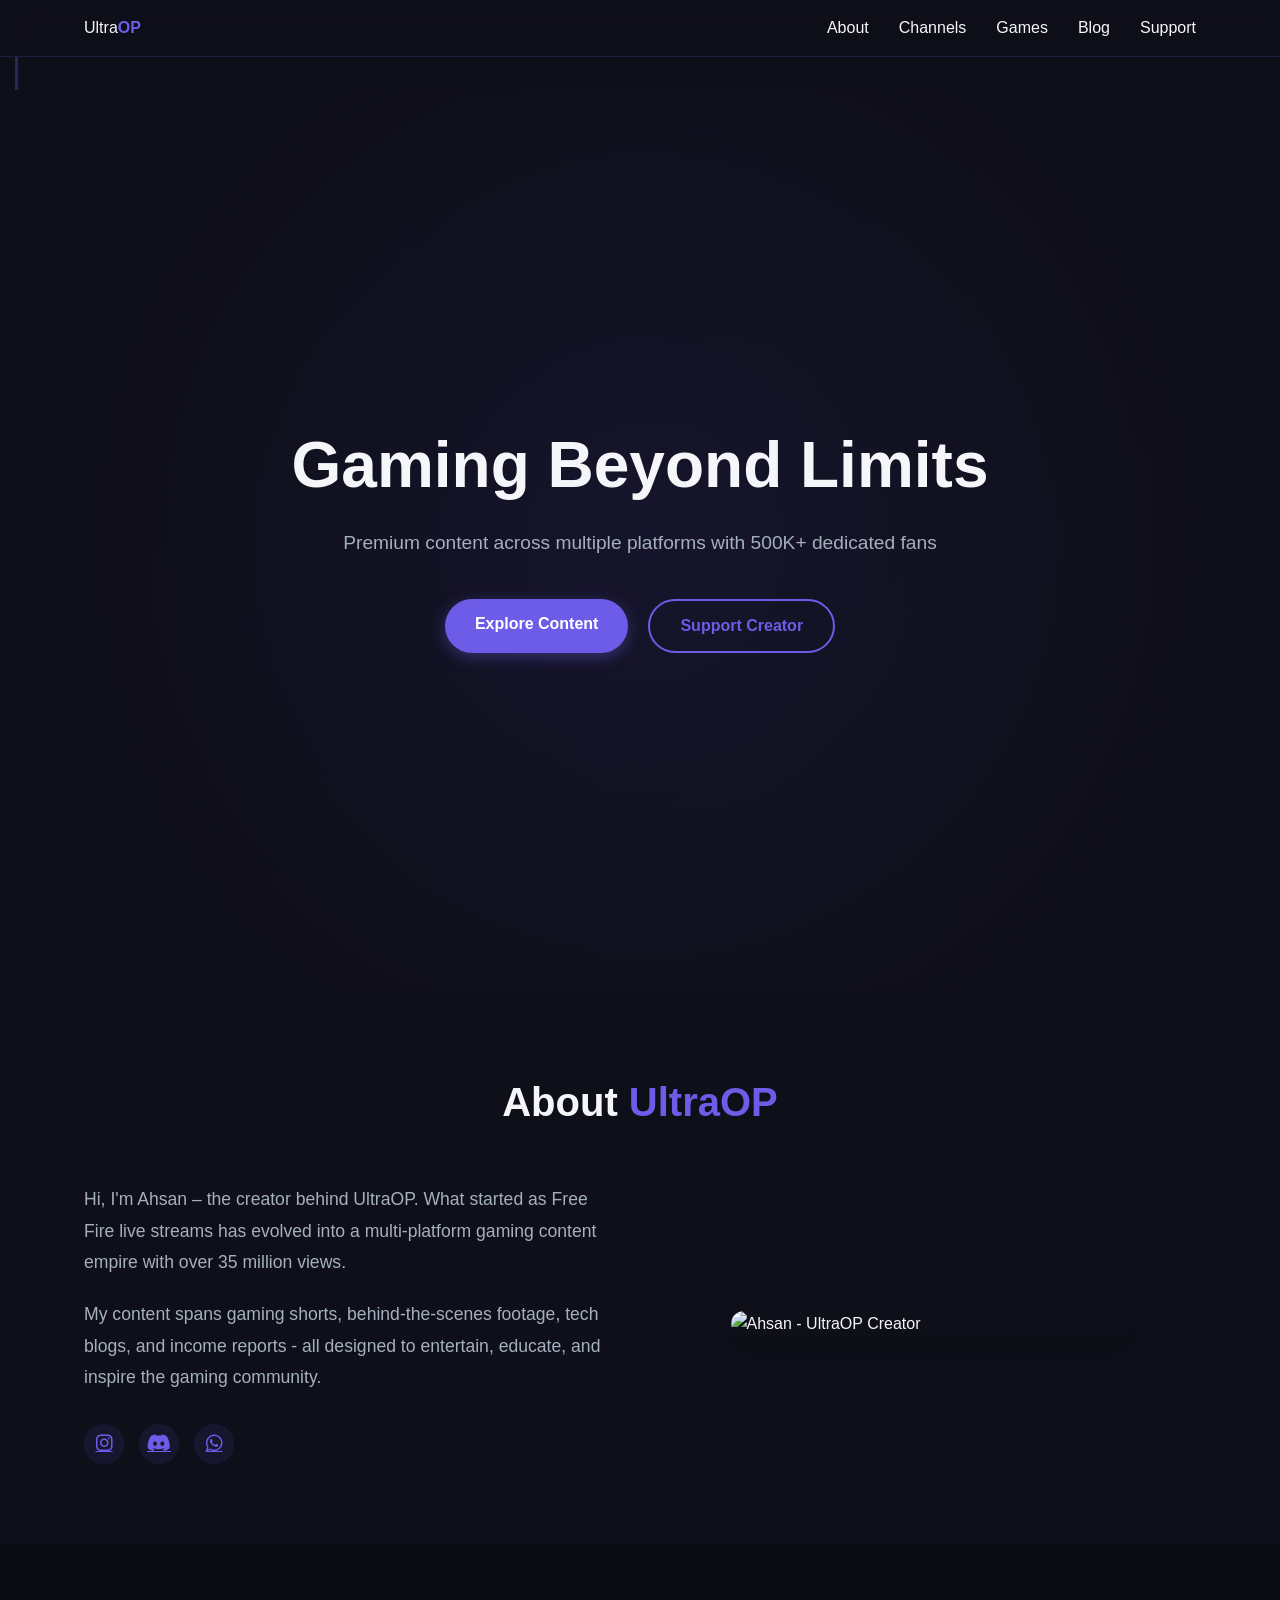
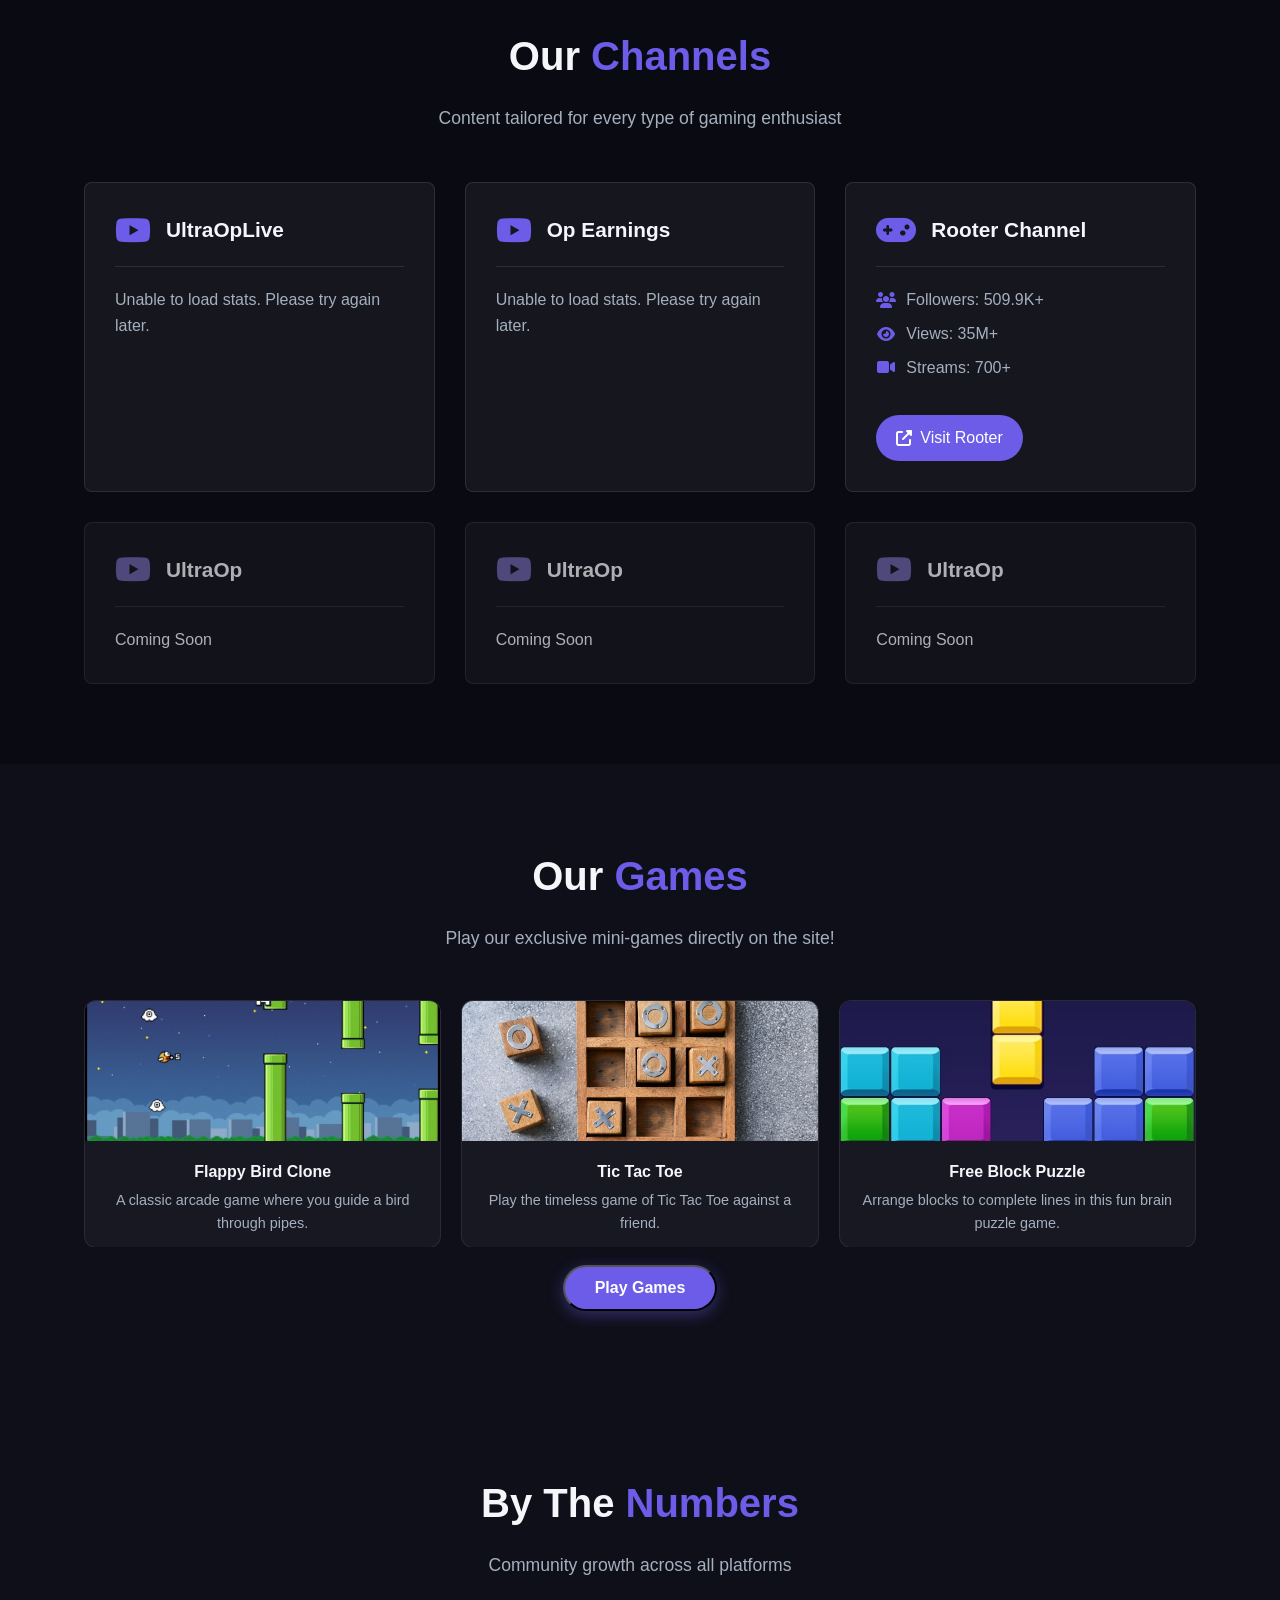
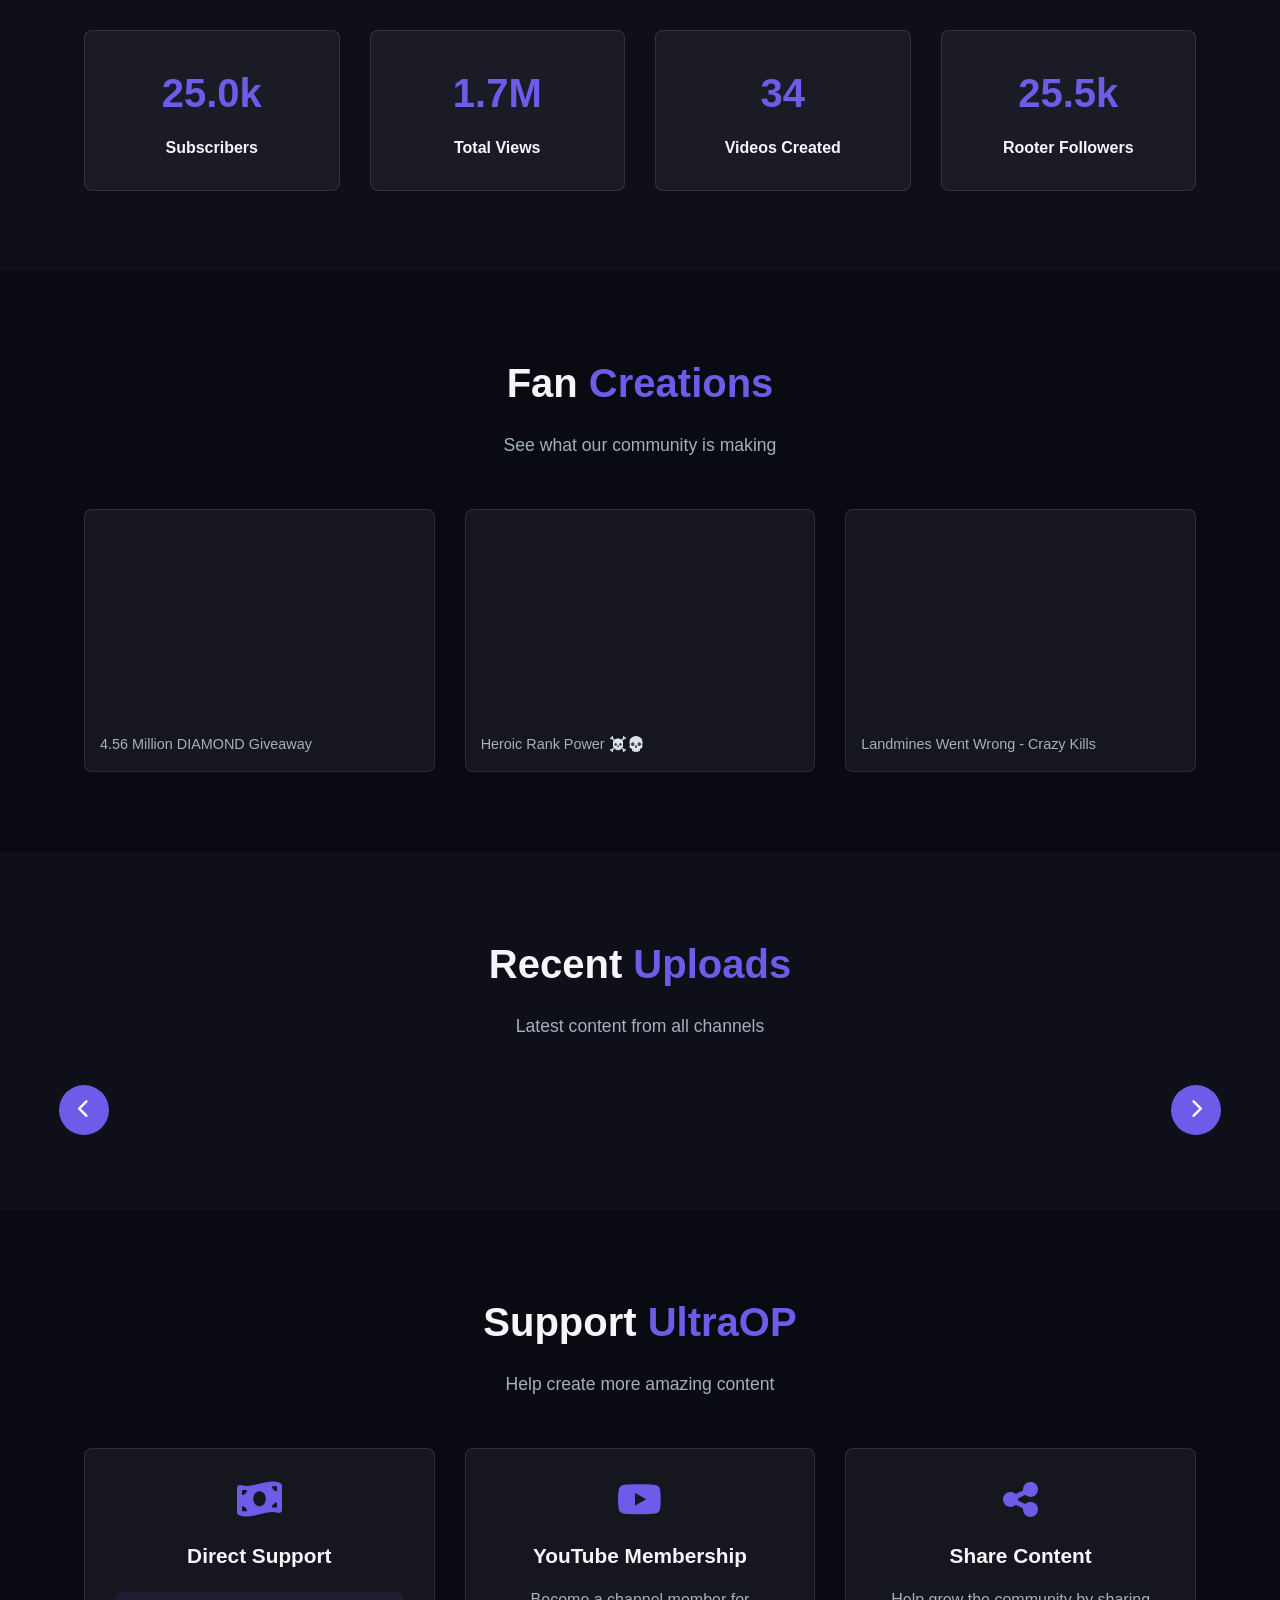
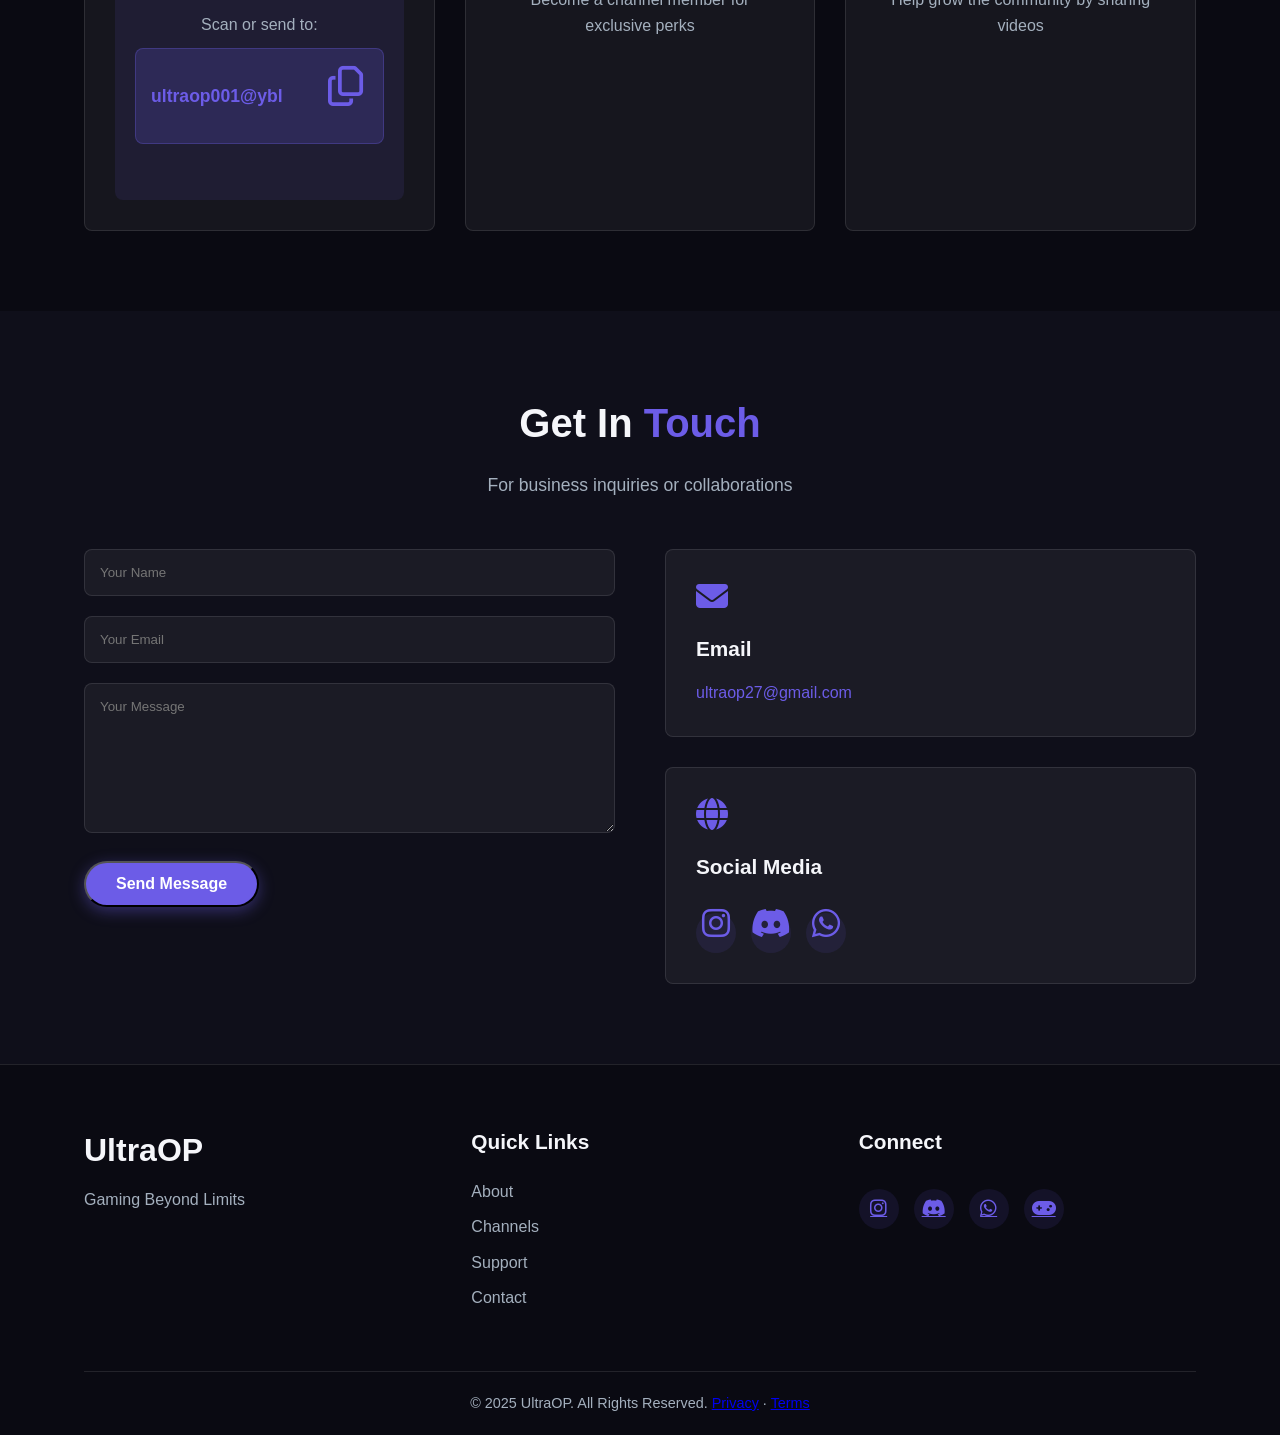
==== index.html @ d58f2b19 "Update index.html" ====
<!DOCTYPE html>
<html lang="en">
<head>
  <meta charset="UTF-8">
  <meta name="description" content="UltraOP brings you free online games, gaming blogs, YouTube content tips, and 500K+ fan community. Play games, read blogs, and explore gaming beyond limits!">
  <meta name="keywords" content="UltraOP, Free Online Games, Play Games Online, Gaming Blog, Gaming Content, YouTube Gaming, Rooter Gaming, India Gaming Community">
<meta name="author" content="UltraOP - Ahsan">
<meta property="og:title" content="UltraOP - Free Online Games, Gaming Blog & Premium Content">
<meta property="og:description" content="Join UltraOP to play free online games, explore gaming blogs, and connect with a 500K+ gaming community. Gaming beyond limits!">
<meta property="og:image" content="images/ultraop-icon/android-chrome-512x512.png">
<meta property="og:url" content="https://ultraop.in">
<meta name="twitter:card" content="summary_large_image">
  <title>UltraOP - Free Online Games, Gaming Blogs & 500K+ Gaming Community</title>
<meta name="description" content="UltraOP is India’s fastest growing gaming community with 500K+ followers. Play free online games, explore gaming blogs, and get YouTube growth tips. Gaming beyond limits!">
<link rel="canonical" href="https://ultraop.in/">

<meta name="theme-color" content="#6c5ce7">
<meta name="mobile-web-app-capable" content="yes">
<meta name="apple-mobile-web-app-capable" content="yes">
<meta name="apple-mobile-web-app-status-bar-style" content="black-translucent">

<meta property="og:type" content="website">
<meta name="twitter:image" content="https://ultraop.in/images/ultraop-icon/ultraop-512x512.png">
  <link rel="stylesheet" href="style.css">
  <link rel="stylesheet" href="https://cdnjs.cloudflare.com/ajax/libs/font-awesome/6.4.0/css/all.min.css">
  <script src="https://apis.google.com/js/platform.js"></script>

  <!-- 🔥 UltraOP Icons -->
  <link rel="icon" type="image/png" sizes="32x32" href="images/ultraop-icon/ultraop-32x32.png">
  <link rel="icon" type="image/png" sizes="16x16" href="images/ultraop-icon/ultraop-16x16.png">
  <link rel="icon" type="image/png" sizes="192x192" href="images/ultraop-icon/ultraop-192x192.png">
  <link rel="icon" type="image/png" sizes="512x512" href="images/ultraop-icon/ultraop-512x512.png">
  <link rel="apple-touch-icon" href="images/ultraop-icon/ultraop-apple-touch-icon.png">
  <link rel="manifest" href="images/ultraop-icon/ultraop.webmanifest">
  <script type="application/ld+json">
{
  "@context": "https://schema.org",
  "@type": "Organization",
  "name": "UltraOP",
  "url": "https://ultraop.in",
  "logo": "https://ultraop.in/images/ultraop-icon/ultraop-512x512.png",
  "sameAs": [
    "https://instagram.com/ultraopp",
    "https://discord.gg/ZQ2afmPvuP",
    "https://www.rooter.gg/profile/142404154",
    "https://www.youtube.com/@ultraoplive",
  ]
}
</script>
</head>
<body>
    <!-- Navigation -->
    <nav id="navbar">
    <div class="container">
        <div class="logo">
            <a href="index.html">Ultra<span class="highlight">OP</span></a>
        </div>
        <ul>
            <li><a href="#about">About</a></li>
            <li><a href="#channels">Channels</a></li>
            <li><a href="#gaming">Games</a></li>
            <li><a href="blog.html">Blog</a></li>
            <li><a href="#support">Support</a></li>
        </ul>
        <div class="mobile-menu">
            <i class="fas fa-bars"></i>
        </div>
    </div>
</nav>

    <!-- Hero Section -->
    <header id="hero">
        <div class="hero-content">
            <h1>Gaming Beyond Limits</h1>
            <p>Premium content across multiple platforms with 500K+ dedicated fans</p>
            <div class="cta-buttons">
                <a href="#channels" class="cta-button primary">Explore Content</a>
                <a href="#support" class="cta-button secondary">Support Creator</a>
            </div>
        </div>
        <div class="hero-overlay"></div>
        <div id="particles"></div>
    </header>

    <!-- About Section -->
<section id="about" class="section">
    <div class="container">
        <h2 class="section-title">About <span class="highlight">UltraOP</span></h2>
        <div class="about-content">
            <div class="about-text">
                <p>Hi, I'm Ahsan – the creator behind UltraOP. What started as Free Fire live streams has evolved into a multi-platform gaming content empire with over 35 million views.</p>
                <p>My content spans gaming shorts, behind-the-scenes footage, tech blogs, and income reports - all designed to entertain, educate, and inspire the gaming community.</p>
                <div class="social-links">
                    <a href="https://instagram.com/ultraopp" target="_blank"><i class="fab fa-instagram"></i></a>
                    <a href="https://discord.gg/ZQ2afmPvuP" target="_blank"><i class="fab fa-discord"></i></a>
                    <a href="https://www.whatsapp.com/channel/0029VaeMLDaHgZWfuPDefa0t" target="_blank"><i class="fab fa-whatsapp"></i></a>
                </div>
            </div>
            <div class="about-image">
                <img src="images/ahsan-profile.png" alt="Ahsan - UltraOP Creator" class="profile-photo">
                <div class="photo-frame"></div> <!-- Optional decorative frame -->
            </div>
        </div>
    </div>
</section>

    <!-- Channels Section -->
    <section id="channels" class="section dark-section">
        <div class="container">
            <h2 class="section-title">Our <span class="highlight">Channels</span></h2>
            <p class="section-subtitle">Content tailored for every type of gaming enthusiast</p>
            
            <div class="channel-grid">
                <div class="channel-card">
                    <div class="channel-header">
                        <i class="fab fa-youtube channel-icon"></i>
                        <h3>UltraOpLive</h3>
                    </div>
                    <div class="stats" id="stats-UltraOpLive"></div>
                    <div class="videos" id="videos-UltraOpLive"></div>
                    <div class="g-ytsubscribe" data-channelid="UCAxlmL3_721xzOjQVe5Klbg" data-layout="default" data-count="default"></div>
                </div>

                <div class="channel-card">
                    <div class="channel-header">
                        <i class="fab fa-youtube channel-icon"></i>
                        <h3>Op Earnings</h3>
                    </div>
                    <div class="stats" id="stats-OpEarnings"></div>
                    <div class="videos" id="videos-OpEarnings"></div>
                    <div class="g-ytsubscribe" data-channelid="UC-KkWDruqOobwZgylSb4kwA" data-layout="default" data-count="default"></div>
                </div>

                <div class="channel-card">
                    <div class="channel-header">
                        <i class="fas fa-gamepad channel-icon"></i>
                        <h3>Rooter Channel</h3>
                    </div>
                    <div class="stats">
                        <p><i class="fas fa-users"></i> Followers: 509.9K+</p>
                        <p><i class="fas fa-eye"></i> Views: 35M+</p>
                        <p><i class="fas fa-video"></i> Streams: 700+</p>
                    </div>
                    <a href="https://www.rooter.gg/profile/142404154" target="_blank" class="subscribe-btn">
                        <i class="fas fa-external-link-alt"></i> Visit Rooter
                    </a>
                </div>

                <div class="channel-card coming-soon">
                    <div class="channel-header">
                        <i class="fab fa-youtube channel-icon"></i>
                        <h3>UltraOp</h3>
                    </div>
                    <p>Coming Soon</p>
                </div>

                <div class="channel-card coming-soon">
                    <div class="channel-header">
                        <i class="fab fa-youtube channel-icon"></i>
                        <h3>UltraOp</h3>
                    </div>
                    <p>Coming Soon</p>
                </div>

                <div class="channel-card coming-soon">
                    <div class="channel-header">
                        <i class="fab fa-youtube channel-icon"></i>
                        <h3>UltraOp</h3>
                    </div>
                    <p>Coming Soon</p>
                </div>
            </div>
        </div>
    </section>

        <!-- Gaming Section (home) -->
<section id="gaming" class="section">
  <div class="container">
    <h2 class="section-title">Our <span class="highlight">Games</span></h2>
    <p class="section-subtitle">Play our exclusive mini-games directly on the site!</p>

    <!-- Slider (home) -->
    <div class="game-slider-wrapper">
      <div class="game-slider" id="home-game-slider"></div>
    </div>

    <div style="text-align:center; margin-top:18px;">
      <button id="play-games-btn" class="cta-button primary">Play Games</button>
    </div>
  </div>
</section>

    <!-- Achievements Section -->
<section id="achievements" class="section">
    <div class="container">
        <h2 class="section-title">By The <span class="highlight">Numbers</span></h2>
        <p class="section-subtitle">Community growth across all platforms</p>
        
        <div class="stats-grid">
            <div class="stat-card">
                <div class="counter" data-target="500000" data-suffix="">0</div>
                <h4>Subscribers</h4>
            </div>
            <div class="stat-card">
                <div class="counter" data-target="35000000" data-suffix="">0</div>
                <h4>Total Views</h4>
            </div>
            <div class="stat-card">
                <div class="counter" data-target="700" data-suffix="">0</div>
                <h4>Videos Created</h4>
            </div>
            <div class="stat-card">
                <div class="counter" data-target="509900" data-suffix="">0</div>
                <h4>Rooter Followers</h4>
            </div>
        </div>
    </div>
</section>

    <!-- Fan Showcase -->
    <section id="fan-showcase" class="section dark-section">
        <div class="container">
            <h2 class="section-title">Fan <span class="highlight">Creations</span></h2>
            <p class="section-subtitle">See what our community is making</p>
            
            <div class="fan-grid" id="fan-videos">
                <!-- Will be populated by JavaScript -->
            </div>
        </div>
    </section>

    <!-- Recent Videos -->
    <section id="recent-videos" class="section">
        <div class="container">
            <h2 class="section-title">Recent <span class="highlight">Uploads</span></h2>
            <p class="section-subtitle">Latest content from all channels</p>
            
            <div class="video-carousel">
                <button id="prev" class="carousel-button"><i class="fas fa-chevron-left"></i></button>
                <div class="video-wrapper" id="recent-videos-carousel">
                    <!-- Will be populated by JavaScript -->
                </div>
                <button id="next" class="carousel-button"><i class="fas fa-chevron-right"></i></button>
            </div>
        </div>
    </section>

    <!-- Support Section -->
<section id="support" class="section dark-section">
    <div class="container">
        <h2 class="section-title">Support <span class="highlight">UltraOP</span></h2>
        <p class="section-subtitle">Help create more amazing content</p>
        
        <div class="support-content">
            <div class="support-methods">
                <!-- Direct Support Card -->
                <div class="support-card">
                    <i class="fas fa-money-bill-wave"></i>
                    <h3>Direct Support</h3>
                    <div class="upi-code">
                        <p>Scan or send to:</p>
                        <div class="upi-id" id="upi-id" data-upi="ultraop001@ybl">
                            <span>ultraop001@ybl</span>
                            <button class="copy-btn" aria-label="Copy UPI ID">
                                <i class="far fa-copy"></i>
                            </button>
                        </div>
                        <p class="copy-message" id="copy-message"></p>
                    </div>
                </div>
                
                <!-- Other support methods remain the same -->
                <div class="support-card">
                    <i class="fab fa-youtube"></i>
                    <h3>YouTube Membership</h3>
                    <p>Become a channel member for exclusive perks</p>
                </div>
                
                <div class="support-card">
                    <i class="fas fa-share-alt"></i>
                    <h3>Share Content</h3>
                    <p>Help grow the community by sharing videos</p>
                </div>
            </div>
        </div>
    </div>
</section>

    <!-- Contact Section -->
    <section id="contact" class="section">
        <div class="container">
            <h2 class="section-title">Get In <span class="highlight">Touch</span></h2>
            <p class="section-subtitle">For business inquiries or collaborations</p>
            
            <div class="contact-content">
                <div class="contact-form">
                    <form id="comment-form">
                        <div class="form-group">
                            <input type="text" id="name" placeholder="Your Name" required>
                        </div>
                        <div class="form-group">
                            <input type="email" id="email" placeholder="Your Email" required>
                        </div>
                        <div class="form-group">
                            <textarea id="message" placeholder="Your Message" required></textarea>
                        </div>
                        <button type="submit" class="cta-button primary">Send Message</button>
                    </form>
                </div>
                <div class="contact-info">
                    <div class="info-card">
                        <i class="fas fa-envelope"></i>
                        <h3>Email</h3>
                        <a href="mailto:ultraop27@gmail.com">ultraop27@gmail.com</a>
                    </div>
                    <div class="info-card">
                        <i class="fas fa-globe"></i>
                        <h3>Social Media</h3>
                        <div class="social-links">
                            <a href="https://instagram.com/ultraopp" target="_blank"><i class="fab fa-instagram"></i></a>
                            <a href="https://discord.gg/ZQ2afmPvuP" target="_blank"><i class="fab fa-discord"></i></a>
                            <a href="https://www.whatsapp.com/channel/0029VaeMLDaHgZWfuPDefa0t" target="_blank"><i class="fab fa-whatsapp"></i></a>
                        </div>
                    </div>
                </div>
            </div>
        </div>
    </section>

    <!-- Footer -->
    <footer>
        <div class="container">
            <div class="footer-content">
                <div class="footer-logo">
                    <span>Ultra<span class="highlight">OP</span></span>
                    <p>Gaming Beyond Limits</p>
                </div>
                <div class="footer-links">
                    <h3>Quick Links</h3>
                    <ul>
                        <li><a href="#about">About</a></li>
                        <li><a href="#channels">Channels</a></li>
                        <li><a href="#support">Support</a></li>
                        <li><a href="#contact">Contact</a></li>
                    </ul>
                </div>
                <div class="footer-social">
                    <h3>Connect</h3>
                    <div class="social-links">
                        <a href="https://instagram.com/ultraopp" target="_blank"><i class="fab fa-instagram"></i></a>
                        <a href="https://discord.gg/ZQ2afmPvuP" target="_blank"><i class="fab fa-discord"></i></a>
                        <a href="https://www.whatsapp.com/channel/0029VaeMLDaHgZWfuPDefa0t" target="_blank"><i class="fab fa-whatsapp"></i></a>
                        <a href="https://www.rooter.gg/profile/142404154" target="_blank"><i class="fas fa-gamepad"></i></a>
                    </div>
                </div>
            </div>
            <div class="footer-bottom">
                <p>&copy; 2025 UltraOP. All Rights Reserved.
                 <a href="/privacy.html">Privacy</a> · 
                 <a href="/terms.html">Terms</a>
                </p>
            </div>
        </div>
    </footer>

    <script src="script.js"></script>
</body>
</html>
---- style.css ----
/* ===== Base Styles ===== */
:root {
    --primary-color: #6c5ce7;
    --primary-dark: #5649c0;
    --secondary-color: #00cec9;
    --dark-color: #0f0f1a;
    --darker-color: #0a0a12;
    --light-color: #f5f6fa;
    --gray-color: #a4b0be;
    --success-color: #00b894;
    --warning-color: #fdcb6e;
    --danger-color: #d63031;
    --font-main: 'Poppins', sans-serif;
    --font-secondary: 'Montserrat', sans-serif;
    --transition: all 0.3s ease;
    --shadow: 0 5px 15px rgba(0, 0, 0, 0.1);
    --shadow-hover: 0 8px 25px rgba(0, 0, 0, 0.2);
    --border-radius: 8px;
}

* {
    margin: 0;
    padding: 0;
    box-sizing: border-box;
}

html {
    scroll-behavior: smooth;
    font-size: 16px;
}

body {
    font-family: var(--font-main);
    background-color: var(--dark-color);
    color: var(--light-color);
    line-height: 1.6;
    overflow-x: hidden;
}

.container {
    width: 90%;
    max-width: 1200px;
    margin: 0 auto;
    padding: 0 20px;
}

.section {
    padding: 80px 0;
}

.dark-section {
    background-color: var(--darker-color);
}

.section-title {
    font-size: 2.5rem;
    text-align: center;
    margin-bottom: 1rem;
    font-weight: 700;
    color: var(--light-color);
}

.section-title .highlight {
    color: var(--primary-color);
}

.section-subtitle {
    text-align: center;
    color: var(--gray-color);
    margin-bottom: 3rem;
    font-size: 1.1rem;
}

.highlight {
    color: var(--primary-color);
    font-weight: 700;
}

/* ===== Navigation ===== */
#navbar {
    position: fixed;
    top: 0;
    left: 0;
    width: 100%;
    background-color: rgba(15, 15, 26, 0.95);
    backdrop-filter: blur(10px);
    z-index: 1100;
    padding: 15px 0;
    transition: var(--transition);
    border-bottom: 1px solid rgba(108, 92, 231, 0.2);
}

#navbar.scrolled {
    padding: 10px 0;
    box-shadow: var(--shadow);
}

#navbar .container {
    display: flex;
    justify-content: space-between;
    align-items: center;
}

/* make sure page content not hidden under fixed navbar */
body {
  padding-top: 75px; /* আপনার navbar এর height অনুযায়ী adjust করুন */
}

/* ensure page content not hidden under fixed navbar */
body {
  padding-top: 75px; /* navbar height অনুযায়ী মান adjust করতে পারেন */
}

/* make sure navbar always on top */
#navbar {
  position: fixed;
  top: 0;
  left: 0;
  right: 0;
  z-index: 1100;
}

/* Add this AFTER your existing .logo styles */
.logo a {
    color: inherit; /* Inherits color from .logo */
    text-decoration: none; /* Removes underline */
    display: inline-block; /* Better spacing */
    transition: var(--transition); /* Smooth color change */
}

.logo a:hover {
    color: var(--primary-color); /* Your highlight color */
}

/* This likely exists already - just verify it's there */
.logo .highlight {
    color: var(--primary-color);
}

.logo .highlight {
    color: var(--primary-color);
}

#navbar ul {
    display: flex;
    list-style: none;
}

#navbar ul li {
    margin-left: 30px;
}

#navbar ul li a {
    color: var(--light-color);
    text-decoration: none;
    font-weight: 500;
    font-size: 1rem;
    transition: var(--transition);
    position: relative;
}

#navbar ul li a:hover {
    color: var(--primary-color);
}

#navbar ul li a::after {
    content: '';
    position: absolute;
    width: 0;
    height: 2px;
    background: var(--primary-color);
    bottom: -5px;
    left: 0;
    transition: var(--transition);
}

#navbar ul li a:hover::after {
    width: 100%;
}

.mobile-menu {
    display: none;
    font-size: 1.5rem;
    cursor: pointer;
}

/* ===== Hero Section ===== */
#hero {
    height: 100vh;
    display: flex;
    align-items: center;
    position: relative;
    overflow: hidden;
    background: linear-gradient(135deg, var(--darker-color) 0%, var(--dark-color) 100%);
}

.hero-content {
    position: relative;
    z-index: 2;
    text-align: center;
    width: 100%;
    padding: 0 20px;
}

.hero-content h1 {
    font-size: 4rem;
    font-weight: 800;
    margin-bottom: 1.5rem;
    color: var(--light-color);
    line-height: 1.2;
}

.hero-content p {
    font-size: 1.2rem;
    color: var(--gray-color);
    margin-bottom: 2.5rem;
    max-width: 700px;
    margin-left: auto;
    margin-right: auto;
}

.cta-buttons {
    display: flex;
    justify-content: center;
    gap: 20px;
    margin-top: 30px;
}

.cta-button {
    padding: 12px 30px;
    border-radius: 50px;
    font-weight: 600;
    text-decoration: none;
    transition: var(--transition);
    display: inline-block;
    font-size: 1rem;
}

.cta-button.primary {
    background-color: var(--primary-color);
    color: white;
    box-shadow: 0 4px 15px rgba(108, 92, 231, 0.4);
}

.cta-button.primary:hover {
    background-color: var(--primary-dark);
    transform: translateY(-3px);
    box-shadow: 0 8px 25px rgba(108, 92, 231, 0.6);
}

.cta-button.secondary {
    border: 2px solid var(--primary-color);
    color: var(--primary-color);
}

.cta-button.secondary:hover {
    background-color: var(--primary-color);
    color: white;
    transform: translateY(-3px);
}

.hero-overlay {
    position: absolute;
    top: 0;
    left: 0;
    width: 100%;
    height: 100%;
    background: radial-gradient(circle at center, rgba(108, 92, 231, 0.1) 0%, rgba(15, 15, 26, 0.9) 70%);
    z-index: 1;
}

/* ===== About Section ===== */
.about-content {
    display: flex;
    align-items: center;
    gap: 50px;
    margin-top: 50px;
}

.about-text {
    flex: 1;
}

.about-text p {
    margin-bottom: 20px;
    font-size: 1.1rem;
    line-height: 1.8;
    color: var(--gray-color);
}

.about-image {
    flex: 1;
    display: flex;
    justify-content: center;
}

.profile-photo {
    width: 100%;
    max-width: 400px;
    border-radius: 20px;
    box-shadow: 0 10px 30px rgba(0, 0, 0, 0.3);
    transition: transform 0.3s ease;
}

.profile-photo:hover {
    transform: translateY(-5px);
}

/* Optional frame effect (add if you want the decorative frame) */
.photo-frame {
    position: absolute;
    width: 100%;
    height: 100%;
    border: 3px solid var(--primary-color);
    border-radius: 25px;
    top: 15px;
    left: 15px;
    z-index: -1;
    opacity: 0.3;
    transition: all 0.3s ease;
}

.social-links {
    display: flex;
    gap: 15px;
    margin-top: 30px;
}

.social-links a {
    display: flex;
    align-items: center;
    justify-content: center;
    width: 40px;
    height: 40px;
    border-radius: 50%;
    background-color: rgba(108, 92, 231, 0.1);
    color: var(--primary-color);
    font-size: 1.2rem;
    transition: var(--transition);
}

.social-links a:hover {
    background-color: var(--primary-color);
    color: white;
    transform: translateY(-3px);
}

/* Add these new styles right after the About section */
.about-image:hover .photo-frame {
    opacity: 0.7;
    top: 10px;
    left: 10px;
}

/* Responsive adjustments */
@media (max-width: 768px) {
    .profile-photo {
        max-width: 300px;
    }
}

/* ===== Channels Section ===== */
.channel-grid {
    display: grid;
    grid-template-columns: repeat(auto-fill, minmax(300px, 1fr));
    gap: 30px;
    margin-top: 50px;
}

.channel-card {
    background-color: rgba(255, 255, 255, 0.05);
    border-radius: var(--border-radius);
    padding: 30px;
    transition: var(--transition);
    border: 1px solid rgba(255, 255, 255, 0.1);
}

.channel-card:hover {
    transform: translateY(-10px);
    box-shadow: 0 10px 30px rgba(108, 92, 231, 0.2);
    border-color: var(--primary-color);
}

.channel-card.coming-soon {
    opacity: 0.7;
    filter: grayscale(50%);
}

.channel-header {
    display: flex;
    align-items: center;
    margin-bottom: 20px;
    padding-bottom: 20px;
    border-bottom: 1px solid rgba(255, 255, 255, 0.1);
}

.channel-icon {
    font-size: 2rem;
    color: var(--primary-color);
    margin-right: 15px;
}

.channel-card h3 {
    font-size: 1.3rem;
    color: var(--light-color);
}

.channel-card .stats {
    margin-bottom: 20px;
}

.channel-card .stats p {
    margin-bottom: 8px;
    display: flex;
    align-items: center;
    color: var(--gray-color);
}

.channel-card .stats i {
    margin-right: 10px;
    color: var(--primary-color);
    width: 20px;
    text-align: center;
}

.subscribe-btn {
    display: inline-flex;
    align-items: center;
    justify-content: center;
    padding: 10px 20px;
    background-color: var(--primary-color);
    color: white;
    border-radius: 50px;
    text-decoration: none;
    font-weight: 500;
    transition: var(--transition);
    margin-top: 15px;
}

.subscribe-btn i {
    margin-right: 8px;
}

.subscribe-btn:hover {
    background-color: var(--primary-dark);
    transform: translateY(-3px);
    box-shadow: 0 5px 15px rgba(108, 92, 231, 0.4);
}

    /* ===== Gaming Section ===== */
    .game-grid {
        display: grid;
        grid-template-columns: repeat(auto-fill, minmax(280px, 1fr));
        gap: 30px;
        margin-top: 50px;
    }

/* Home game slider */
.game-slider-wrapper {
  overflow: hidden;
  width: 100%;
  margin-top: 30px;
}
.game-slider {
  display: flex;
  gap: 20px;
  transition: transform 0.6s ease;
  will-change: transform;
  align-items: stretch;
}
.game-slide {
  min-width: calc((100% - 40px) / 3);
  background-color: rgba(255,255,255,0.04);
  border-radius: 12px;
  overflow: hidden;
  border: 1px solid rgba(255,255,255,0.08);
  cursor: pointer;
  text-decoration: none;
  color: inherit;
}
.game-slide img {
  width: 100%;
  height: 140px;
  object-fit: cover;
  display:block;
}
.game-slide .game-card-content {
  padding: 12px;
  text-align:center;
}
@media (max-width: 900px) {
  .game-slide { min-width: calc((100% - 20px) / 2); }
}
@media (max-width: 520px) {
  .game-slide { min-width: 100%; }
}


    .game-card {
        background-color: rgba(255, 255, 255, 0.05);
        border-radius: var(--border-radius);
        overflow: hidden;
        transition: var(--transition);
        border: 1px solid rgba(255, 255, 255, 0.1);
        cursor: pointer;
        text-decoration: none; /* Ensure links don't have underlines */
        color: inherit; /* Inherit text color */
    }

    .game-card:hover {
        transform: translateY(-5px);
        box-shadow: 0 5px 20px rgba(108, 92, 231, 0.2);
        border-color: var(--primary-color);
    }

    .game-card img {
        width: 100%;
        height: 180px;
        object-fit: cover;
        display: block; /* Remove extra space below image */
    }

    .game-card-content {
        padding: 20px;
        text-align: center;
    }

    .game-card h3 {
        font-size: 1.2rem;
        margin-bottom: 10px;
        color: var(--light-color);
    }

    .game-card p {
        font-size: 0.9rem;
        color: var(--gray-color);
    }

    /* Responsive adjustments for Gaming Section */
    @media (max-width: 768px) {
        .game-grid {
            grid-template-columns: 1fr;
        }
    }

/* ===== Achievements Section ===== */
.stats-grid {
    display: grid;
    grid-template-columns: repeat(auto-fit, minmax(200px, 1fr));
    gap: 30px;
    margin-top: 50px;
}

.stat-card {
    background-color: rgba(255, 255, 255, 0.05);
    border-radius: var(--border-radius);
    padding: 30px;
    text-align: center;
    transition: var(--transition);
    border: 1px solid rgba(255, 255, 255, 0.1);
}

.stat-card:hover {
    transform: translateY(-5px);
    box-shadow: 0 5px 20px rgba(108, 92, 231, 0.2);
    border-color: var(--primary-color);
}

.stat-card .counter {
    font-size: 2.5rem; /* Slightly smaller than before */
    font-weight: 700;
    color: var(--primary-color);
    margin-bottom: 10px;
    font-family: var(--font-secondary); /* Consider a more readable font */
    transition: all 0.3s ease;
}

/* Responsive adjustments */
@media (max-width: 768px) {
    .stat-card .counter {
        font-size: 2rem;
    }
}
/* ===== Fan Showcase Section ===== */
.fan-grid {
    display: grid;
    grid-template-columns: repeat(auto-fill, minmax(300px, 1fr));
    gap: 30px;
    margin-top: 50px;
}

.fan-card {
    background-color: rgba(255, 255, 255, 0.05);
    border-radius: var(--border-radius);
    overflow: hidden;
    transition: var(--transition);
    border: 1px solid rgba(255, 255, 255, 0.1);
}

.fan-card:hover {
    transform: translateY(-5px);
    box-shadow: 0 5px 20px rgba(108, 92, 231, 0.2);
    border-color: var(--primary-color);
}

.fan-card iframe {
    width: 100%;
    height: 200px;
    border: none;
}

.fan-card p {
    padding: 15px;
    color: var(--gray-color);
    font-size: 0.9rem;
}

/* ===== Recent Videos Section ===== */
.video-carousel {
    position: relative;
    margin-top: 50px;
}

.video-wrapper {
    display: flex;
    overflow-x: auto;
    scroll-behavior: smooth;
    scrollbar-width: none; /* Firefox */
    -ms-overflow-style: none; /* IE and Edge */
    gap: 20px;
    padding: 20px 0;
}

.video-wrapper::-webkit-scrollbar {
    display: none; /* Chrome, Safari, Opera */
}

.video-wrapper iframe {
    min-width: 300px;
    height: 200px;
    border-radius: var(--border-radius);
    border: none;
}

.carousel-button {
    position: absolute;
    top: 50%;
    transform: translateY(-50%);
    width: 50px;
    height: 50px;
    border-radius: 50%;
    background-color: var(--primary-color);
    color: white;
    border: none;
    font-size: 1.2rem;
    cursor: pointer;
    display: flex;
    align-items: center;
    justify-content: center;
    transition: var(--transition);
    z-index: 10;
}

.carousel-button:hover {
    background-color: var(--primary-dark);
    transform: translateY(-50%) scale(1.1);
}

#prev {
    left: -25px;
}

#next {
    right: -25px;
}

/* ===== Support Section ===== */
.support-methods {
    display: grid;
    grid-template-columns: repeat(auto-fit, minmax(300px, 1fr));
    gap: 30px;
    margin-top: 50px;
}

.support-card {
    background-color: rgba(255, 255, 255, 0.05);
    border-radius: var(--border-radius);
    padding: 30px;
    text-align: center;
    transition: var(--transition);
    border: 1px solid rgba(255, 255, 255, 0.1);
}

.support-card:hover {
    transform: translateY(-5px);
    box-shadow: 0 5px 20px rgba(108, 92, 231, 0.2);
    border-color: var(--primary-color);
}

.support-card i {
    font-size: 2.5rem;
    color: var(--primary-color);
    margin-bottom: 20px;
}

.support-card h3 {
    font-size: 1.3rem;
    margin-bottom: 15px;
    color: var(--light-color);
}

.support-card p {
    color: var(--gray-color);
    margin-bottom: 20px;
}

.upi-code {
    background-color: rgba(108, 92, 231, 0.1);
    padding: 20px;
    border-radius: var(--border-radius);
    margin-top: 20px;
}

.upi-code p {
    margin-bottom: 10px;
    color: var(--gray-color);
}

/* UPI ID Styles */
.upi-id {
    display: flex;
    align-items: center;
    justify-content: space-between;
    background-color: rgba(108, 92, 231, 0.2);
    padding: 12px 15px;
    border-radius: var(--border-radius);
    margin: 10px 0;
    cursor: pointer;
    transition: var(--transition);
    border: 1px solid rgba(108, 92, 231, 0.3);
}

.upi-id:hover {
    background-color: rgba(108, 92, 231, 0.3);
    border-color: var(--primary-color);
}

.upi-id span {
    font-size: 1.1rem;
    font-weight: 600;
    color: var(--primary-color);
    word-break: break-all;
}

.copy-btn {
    background: none;
    border: none;
    color: var(--primary-color);
    font-size: 1.1rem;
    cursor: pointer;
    padding: 5px;
    margin-left: 10px;
    transition: var(--transition);
}

.copy-btn:hover {
    transform: scale(1.1);
    color: white;
}

.copy-message {
    color: var(--success-color);
    font-size: 0.9rem;
    height: 1rem;
    text-align: center;
    margin-top: 5px;
    transition: var(--transition);
    opacity: 0;
}

.copy-message.show {
    opacity: 1;
}

/* ===== Contact Section ===== */
.contact-content {
    display: flex;
    gap: 50px;
    margin-top: 50px;
}

.contact-form {
    flex: 1;
}

.contact-info {
    flex: 1;
    display: flex;
    flex-direction: column;
    gap: 30px;
}

.form-group {
    margin-bottom: 20px;
}

.form-group input,
.form-group textarea {
    width: 100%;
    padding: 15px;
    border-radius: var(--border-radius);
    border: 1px solid rgba(255, 255, 255, 0.1);
    background-color: rgba(255, 255, 255, 0.05);
    color: var(--light-color);
    font-family: var(--font-main);
    transition: var(--transition);
}

.form-group input:focus,
.form-group textarea:focus {
    outline: none;
    border-color: var(--primary-color);
    box-shadow: 0 0 0 2px rgba(108, 92, 231, 0.2);
}

.form-group textarea {
    min-height: 150px;
    resize: vertical;
}

.info-card {
    background-color: rgba(255, 255, 255, 0.05);
    border-radius: var(--border-radius);
    padding: 30px;
    transition: var(--transition);
    border: 1px solid rgba(255, 255, 255, 0.1);
}

.info-card:hover {
    transform: translateY(-5px);
    box-shadow: 0 5px 20px rgba(108, 92, 231, 0.2);
    border-color: var(--primary-color);
}

.info-card i {
    font-size: 2rem;
    color: var(--primary-color);
    margin-bottom: 20px;
}

.info-card h3 {
    font-size: 1.3rem;
    margin-bottom: 15px;
    color: var(--light-color);
}

.info-card a {
    color: var(--primary-color);
    text-decoration: none;
    transition: var(--transition);
}

.info-card a:hover {
    text-decoration: underline;
}

/* ===== Footer ===== */
footer {
    background-color: var(--darker-color);
    padding: 60px 0 20px;
    border-top: 1px solid rgba(255, 255, 255, 0.1);
}

.footer-content {
    display: grid;
    grid-template-columns: repeat(auto-fit, minmax(250px, 1fr));
    gap: 50px;
    margin-bottom: 50px;
}

.footer-logo {
    margin-bottom: 20px;
}

.footer-logo span {
    font-size: 2rem;
    font-weight: 700;
    color: var(--light-color);
}

.footer-logo p {
    color: var(--gray-color);
    margin-top: 10px;
}

.footer-links h3,
.footer-social h3 {
    font-size: 1.3rem;
    color: var(--light-color);
    margin-bottom: 20px;
}

.footer-links ul {
    list-style: none;
}

.footer-links ul li {
    margin-bottom: 10px;
}

.footer-links ul li a {
    color: var(--gray-color);
    text-decoration: none;
    transition: var(--transition);
}

.footer-links ul li a:hover {
    color: var(--primary-color);
    padding-left: 5px;
}

.footer-bottom {
    text-align: center;
    padding-top: 20px;
    border-top: 1px solid rgba(255, 255, 255, 0.1);
    color: var(--gray-color);
    font-size: 0.9rem;
}

/* ===== Particles Background ===== */
#particles {
    position: absolute;
    top: 0;
    left: 0;
    width: 100%;
    height: 100%;
    overflow: hidden;
    z-index: 1;
}

.particle {
    position: absolute;
    width: 2px;
    height: 2px;
    background-color: var(--primary-color);
    border-radius: 50%;
    opacity: 0.5;
    animation: float 15s infinite linear;
}

@keyframes float {
    0% {
        transform: translateY(0) translateX(0);
        opacity: 0;
    }
    10% {
        opacity: 0.5;
    }
    100% {
        transform: translateY(-1000px) translateX(200px);
        opacity: 0;
    }
}

/* ===== Responsive Styles ===== */
@media (max-width: 992px) {
    .about-content,
    .contact-content {
        flex-direction: column;
    }
    
    .about-image {
        margin-top: 50px;
    }
    
    .section-title {
        font-size: 2.2rem;
    }
}

@media (max-width: 768px) {
    #navbar ul {
        display: none;
        position: absolute;
        top: 70px;
        left: 0;
        width: 100%;
        background-color: var(--darker-color);
        flex-direction: column;
        padding: 20px 0;
        box-shadow: var(--shadow);
    }
    
    #navbar ul.show {
        display: flex;
    }
    
    #navbar ul li {
        margin: 0;
        padding: 10px 20px;
    }
    
    #navbar ul li a {
        display: block;
    }
    
    .mobile-menu {
        display: block;
    }
    
    .hero-content h1 {
        font-size: 2.8rem;
    }
    
    .hero-content p {
        font-size: 1rem;
    }
    
    .cta-buttons {
        flex-direction: column;
        gap: 15px;
    }
    
    .section {
        padding: 60px 0;
    }
    
    .carousel-button {
        width: 40px;
        height: 40px;
        font-size: 1rem;
    }
    
    #prev {
        left: -20px;
    }
    
    #next {
        right: -20px;
    }
}

@media (max-width: 576px) {
    .hero-content h1 {
        font-size: 2.2rem;
    }
    
    .section-title {
        font-size: 1.8rem;
    }
    
    .channel-grid,
    .stats-grid {
        grid-template-columns: 1fr;
    }
    
    .video-wrapper iframe {
        min-width: 280px;
        height: 180px;
    }
}
footer {
  position: relative;
  z-index: 20;
}

/* FORCE header/footer visibility for games.html */
#navbar {
  position: fixed !important;
  top: 0 !important;
  left: 0 !important;
  right: 0 !important;
  z-index: 4000 !important;   /* navbar সর্বোচ্চে রাখুন */
  display: block !important;
}

body {
  padding-top: 90px !important; /* navbar উচ্চতা অনুযায়ী adjust করুন */
}

/* footer কে দেখাতে নিচু কিন্তু উপরের overlay গুলোর নিচে না রাখুন */
footer {
  position: relative !important;
  z-index: 3000 !important;
  display: block !important;
}

/* যেগুলো পুরো পেজ কভার করতে পারে তাদের relative করে নিচে নামান */
.game-fullscreen,
.game-iframe-wrapper,
.ad-modal,
#game-container,
.games-embed,
iframe.fullscreen,
iframe.game-frame {
  position: relative !important;
  z-index: 1 !important;
  top: auto !important;
  left: auto !important;
  height: auto !important;
}

/* safety: যদি কেউ display:none দিয়ে লুকিয়ে থাকে তখনও দেখাবে */
#navbar, footer {
  visibility: visible !important;
  opacity: 1 !important;
}

/* FORCE header/footer visibility for games.html */
#navbar {
  position: fixed !important;
  top: 0 !important;
  left: 0 !important;
  right: 0 !important;
  z-index: 4000 !important;
  display: block !important;
}

body {
  padding-top: 90px !important;
}

footer {
  position: relative !important;
  z-index: 3000 !important;
  display: block !important;
}

.game-fullscreen,
.game-iframe-wrapper,
.ad-modal,
#game-container,
.games-embed,
iframe.fullscreen,
iframe.game-frame {
  position: relative !important;
  z-index: 1 !important;
  top: auto !important;
  left: auto !important;
  height: auto !important;
}

#navbar, footer {
  visibility: visible !important;
  opacity: 1 !important;
}
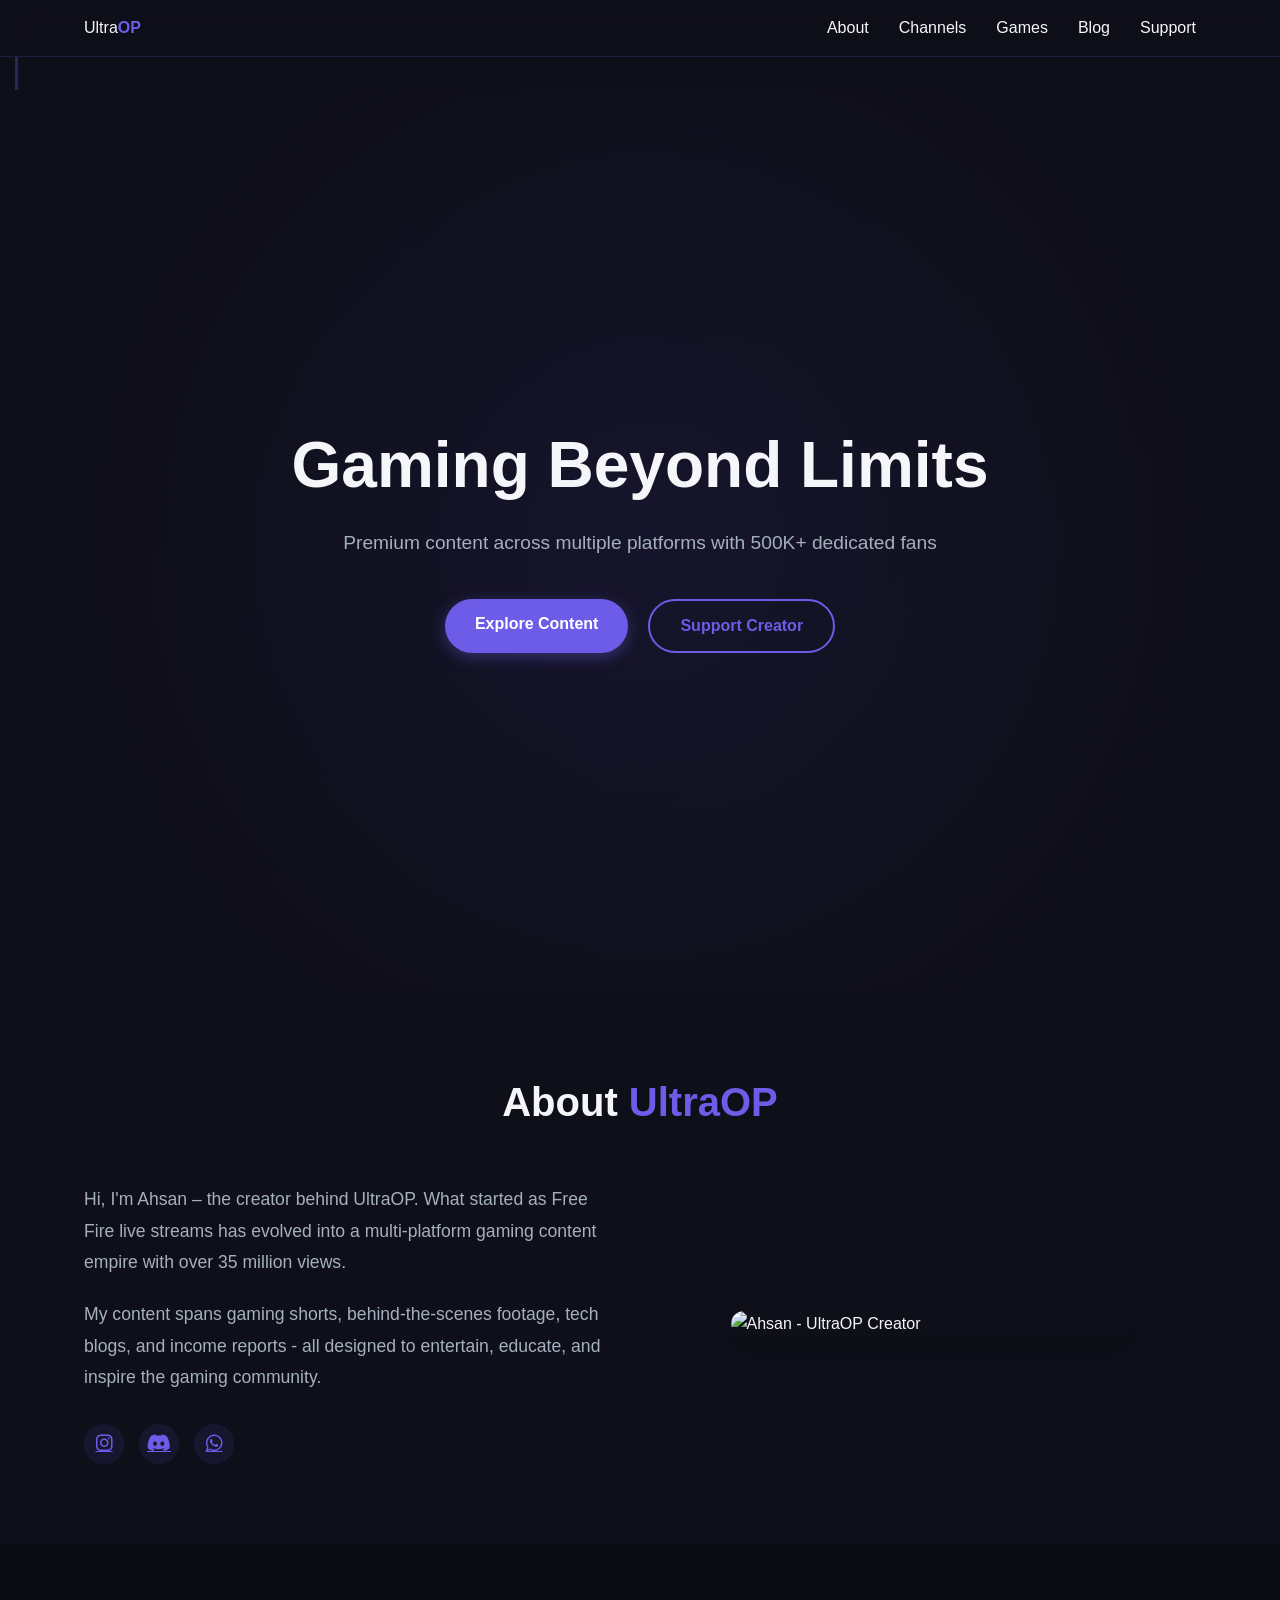
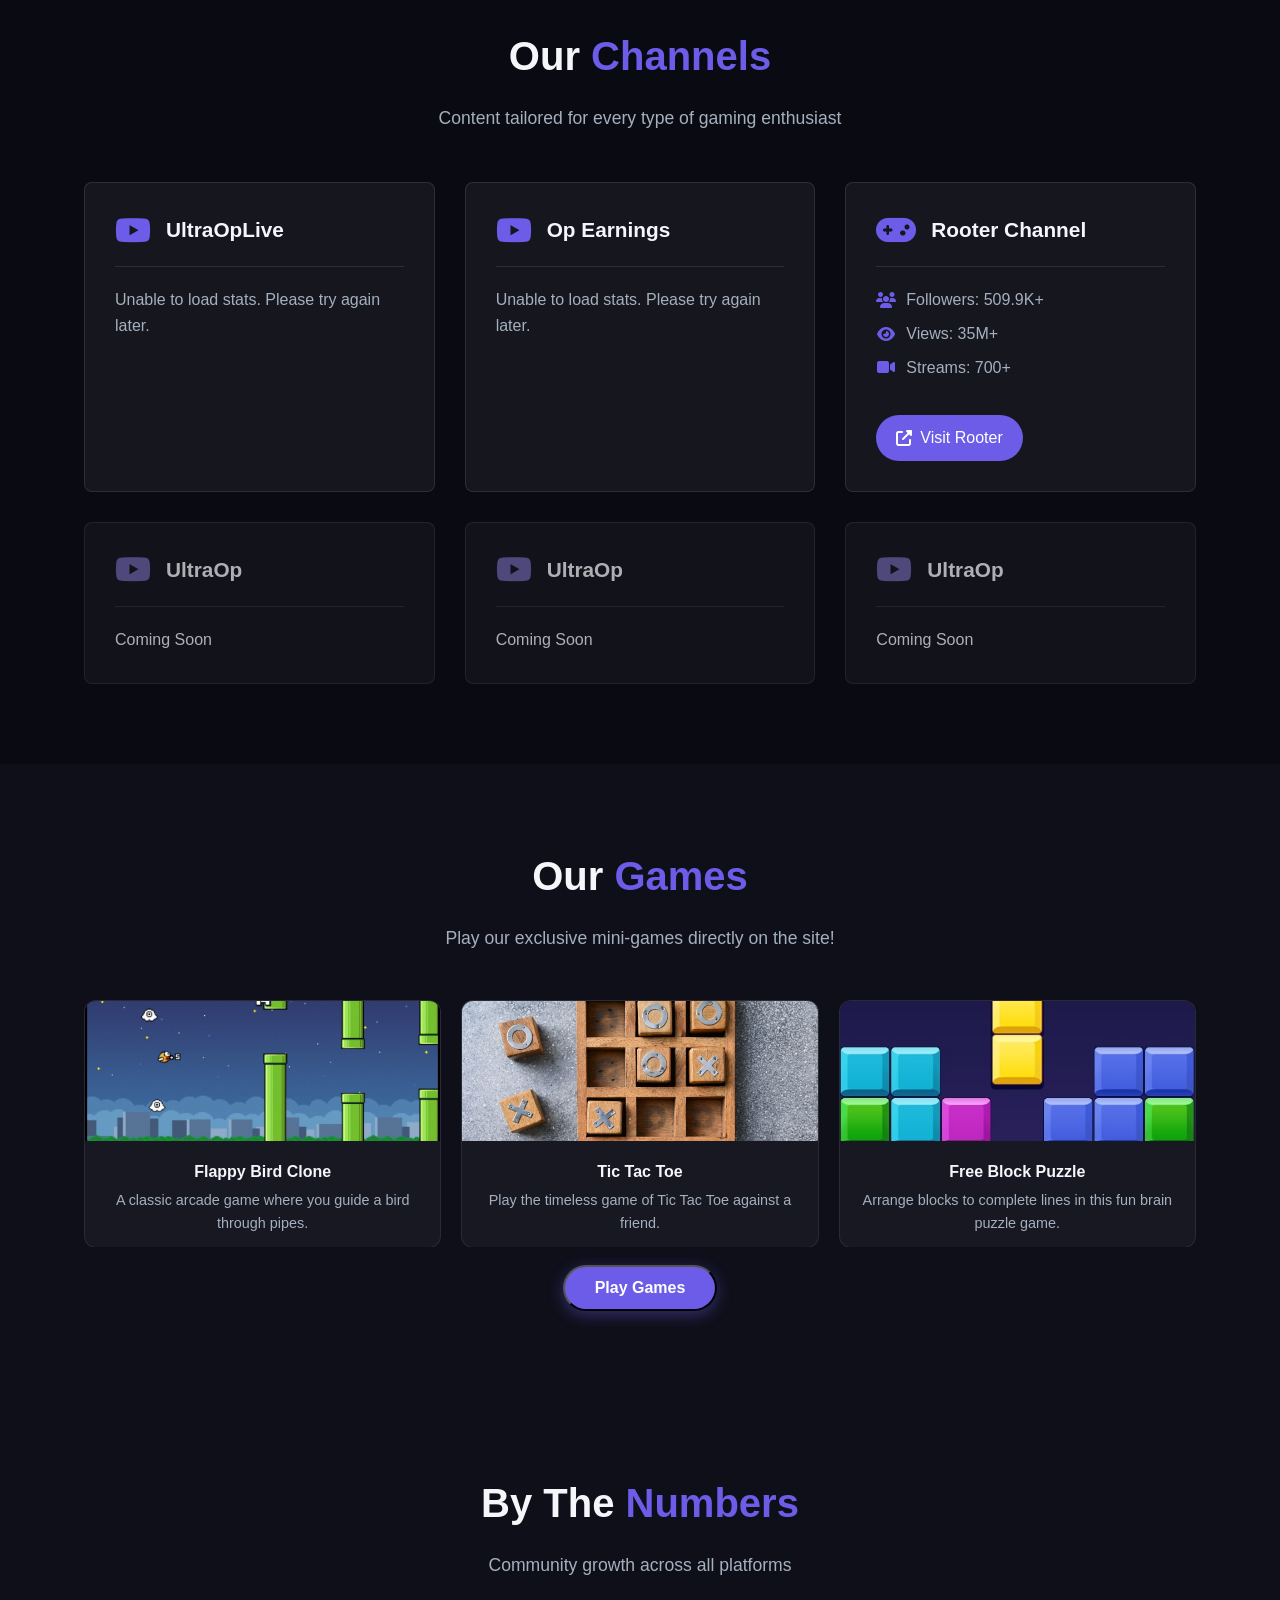
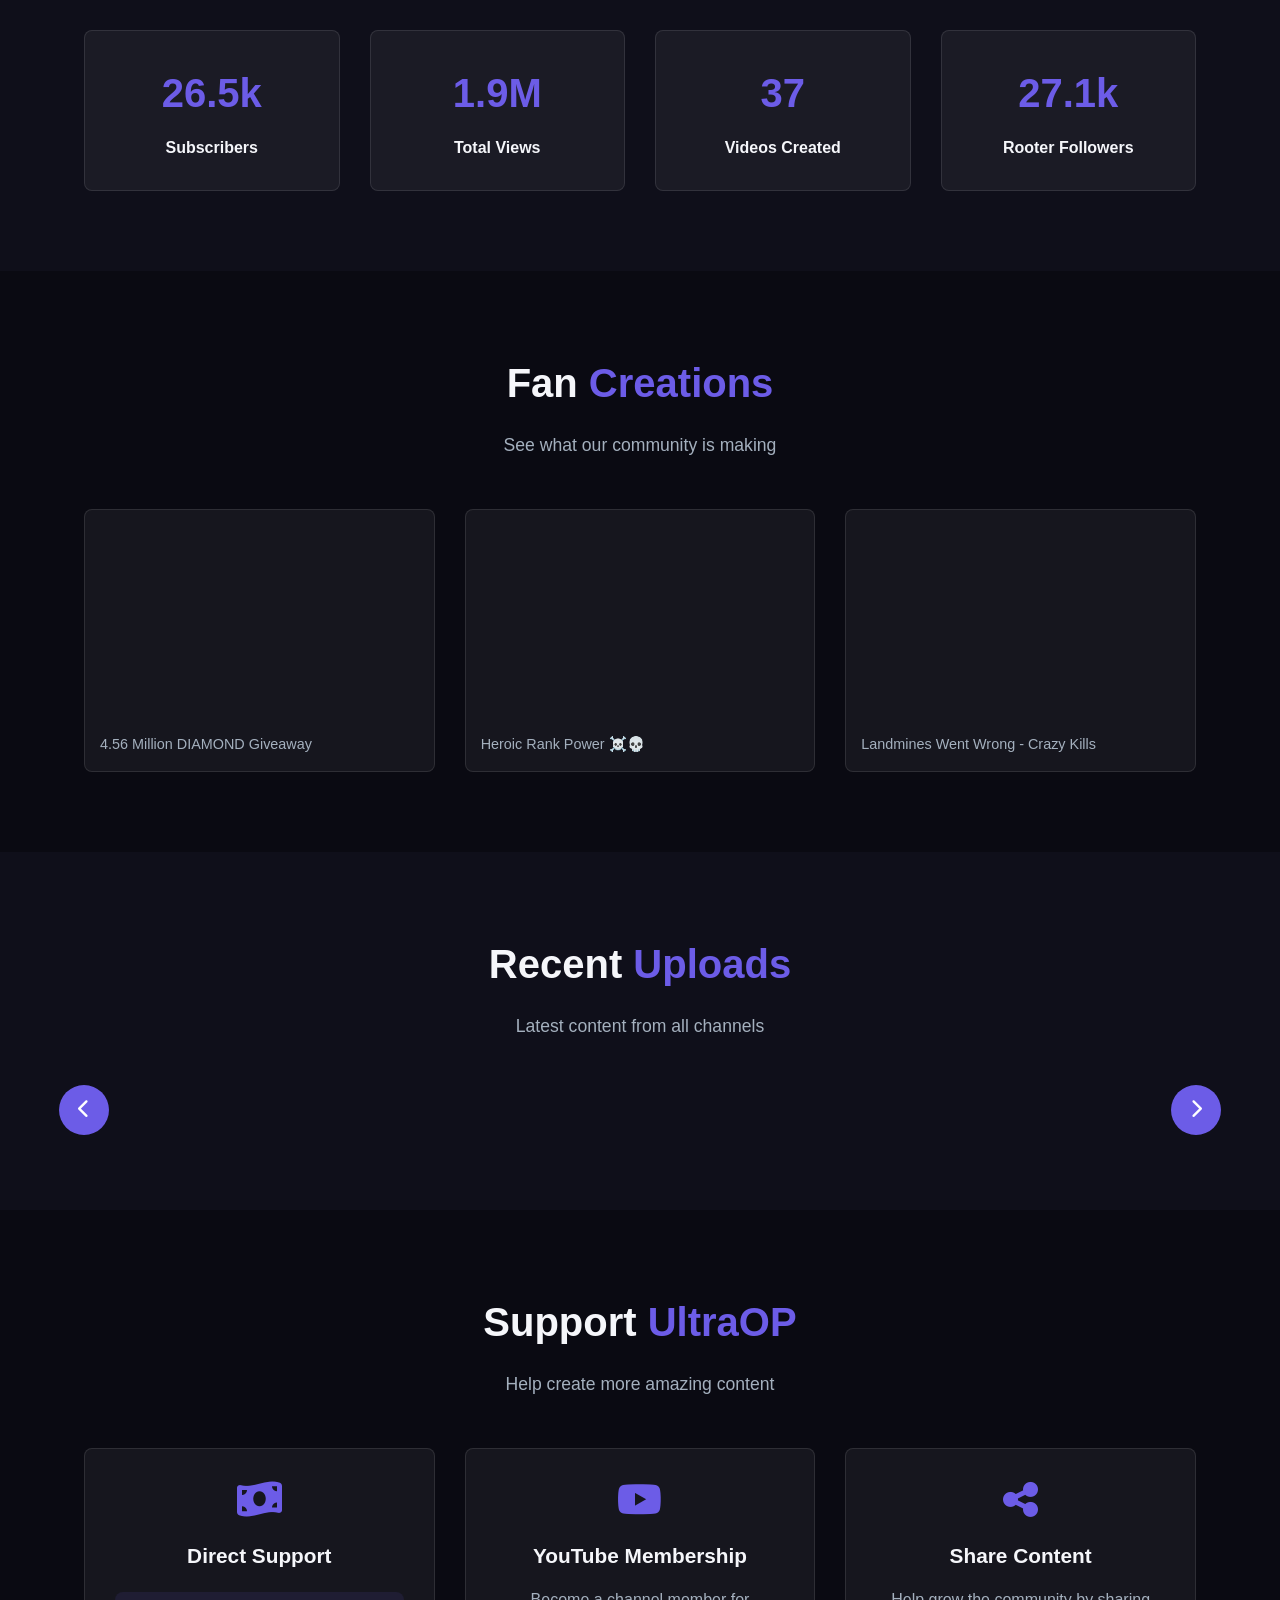
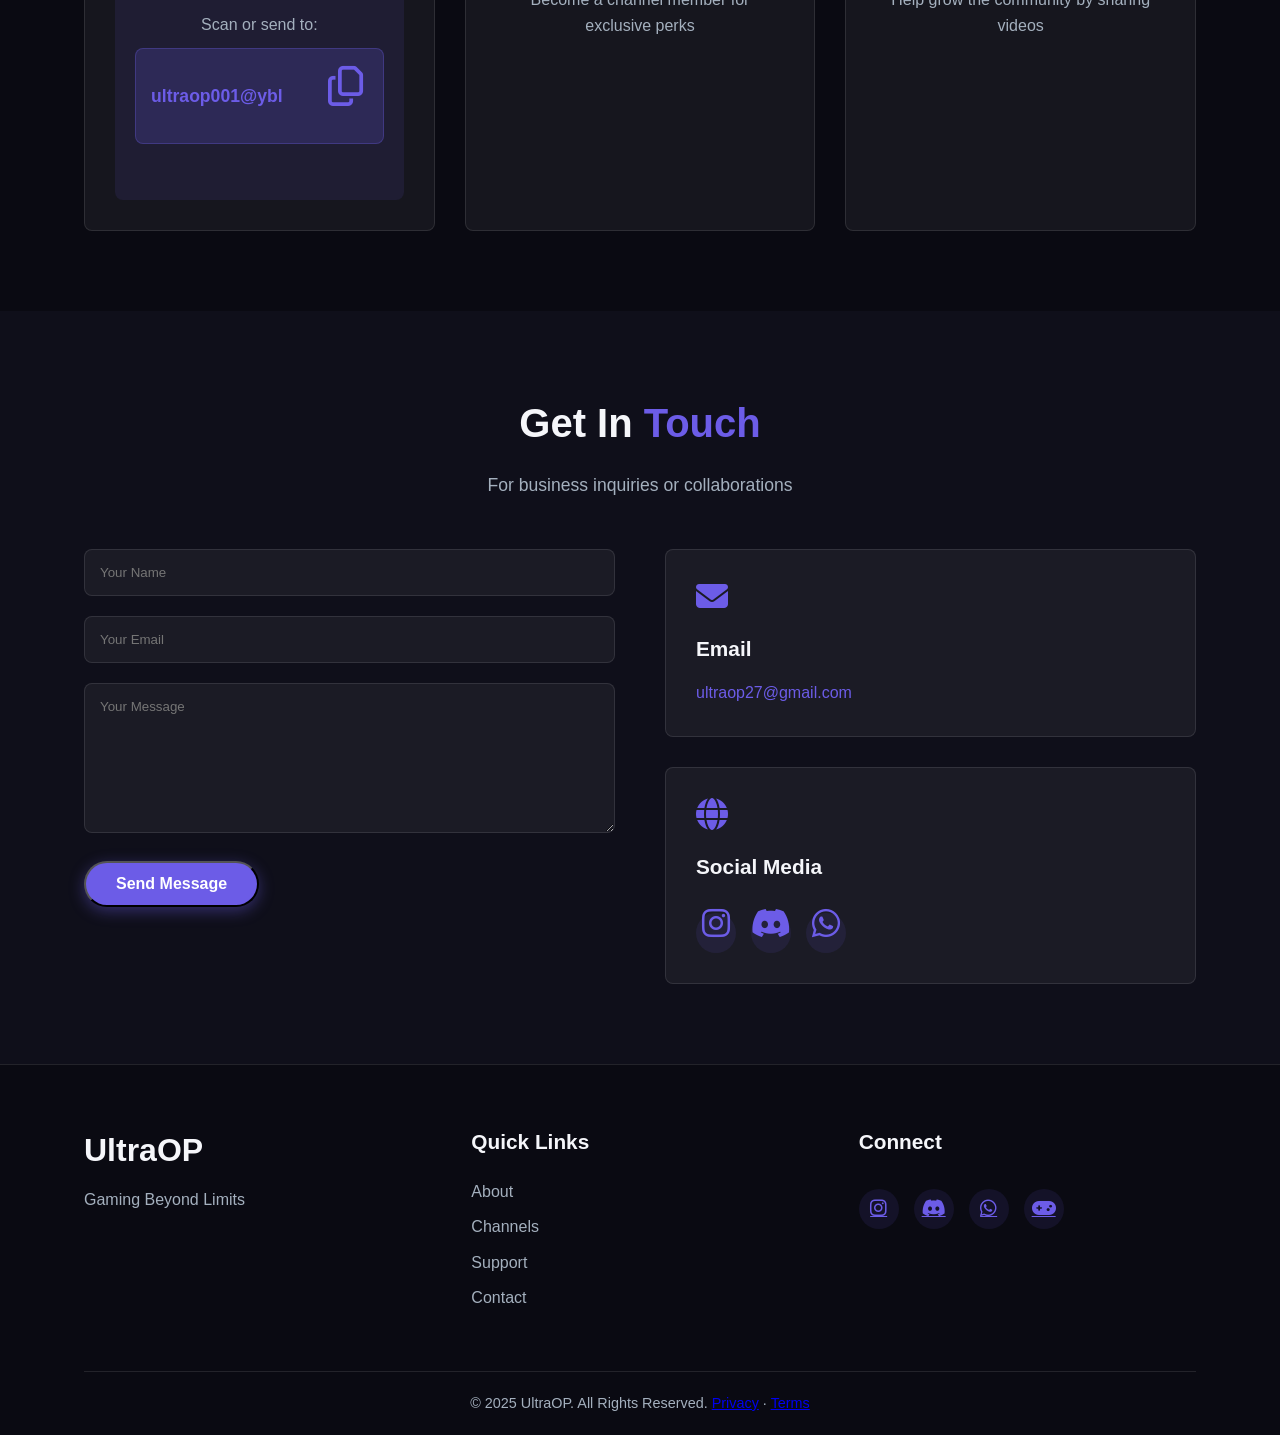
==== commit 80222a9c: "Update index.html" ====
--- a/index.html
+++ b/index.html
@@ -24,6 +24,11 @@
   <link rel="stylesheet" href="style.css">
   <link rel="stylesheet" href="https://cdnjs.cloudflare.com/ajax/libs/font-awesome/6.4.0/css/all.min.css">
   <script src="https://apis.google.com/js/platform.js"></script>
+  <!-- Firebase SDK (v8 - needed for your script.js code) -->
+<script src="https://www.gstatic.com/firebasejs/8.10.1/firebase-app.js"></script>
+<script src="https://www.gstatic.com/firebasejs/8.10.1/firebase-database.js"></script>
+<script src="https://www.gstatic.com/firebasejs/8.10.1/firebase-auth.js"></script>
+
 
   <!-- 🔥 UltraOP Icons -->
   <link rel="icon" type="image/png" sizes="32x32" href="images/ultraop-icon/ultraop-32x32.png">
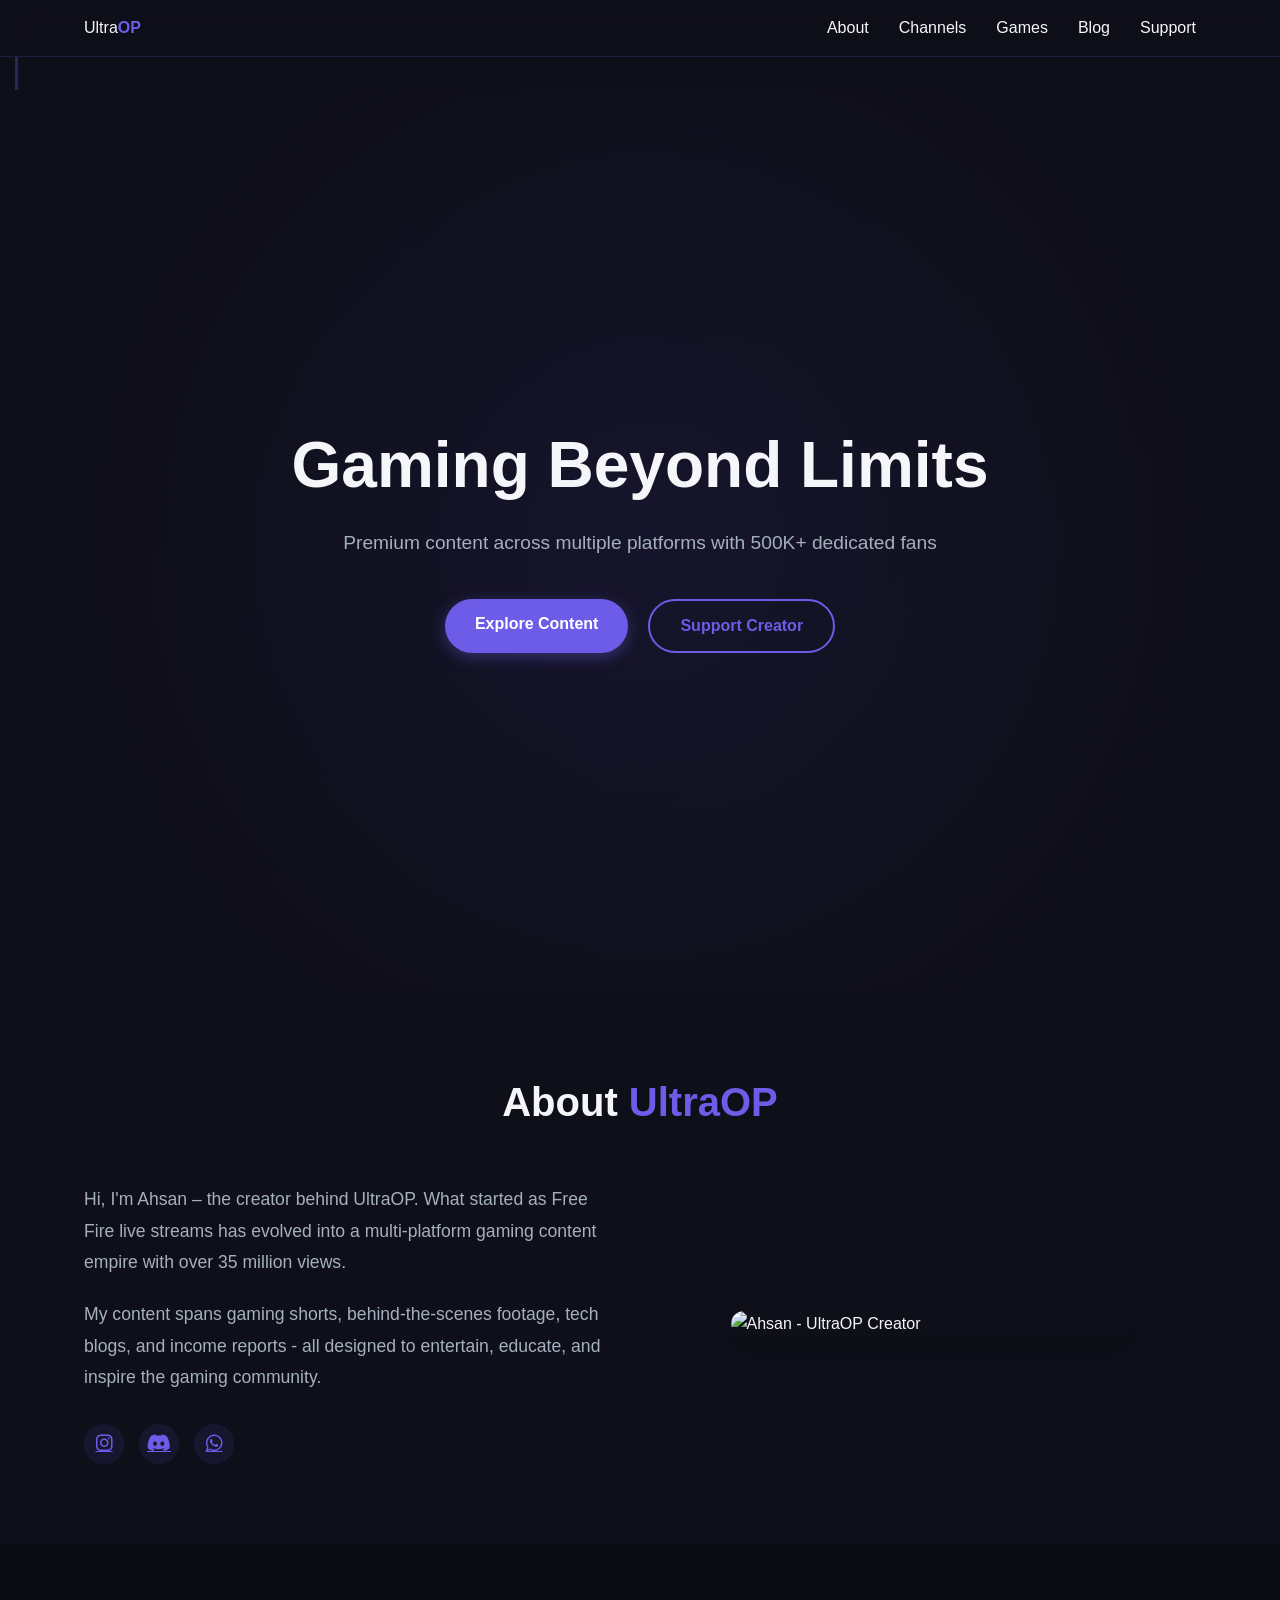
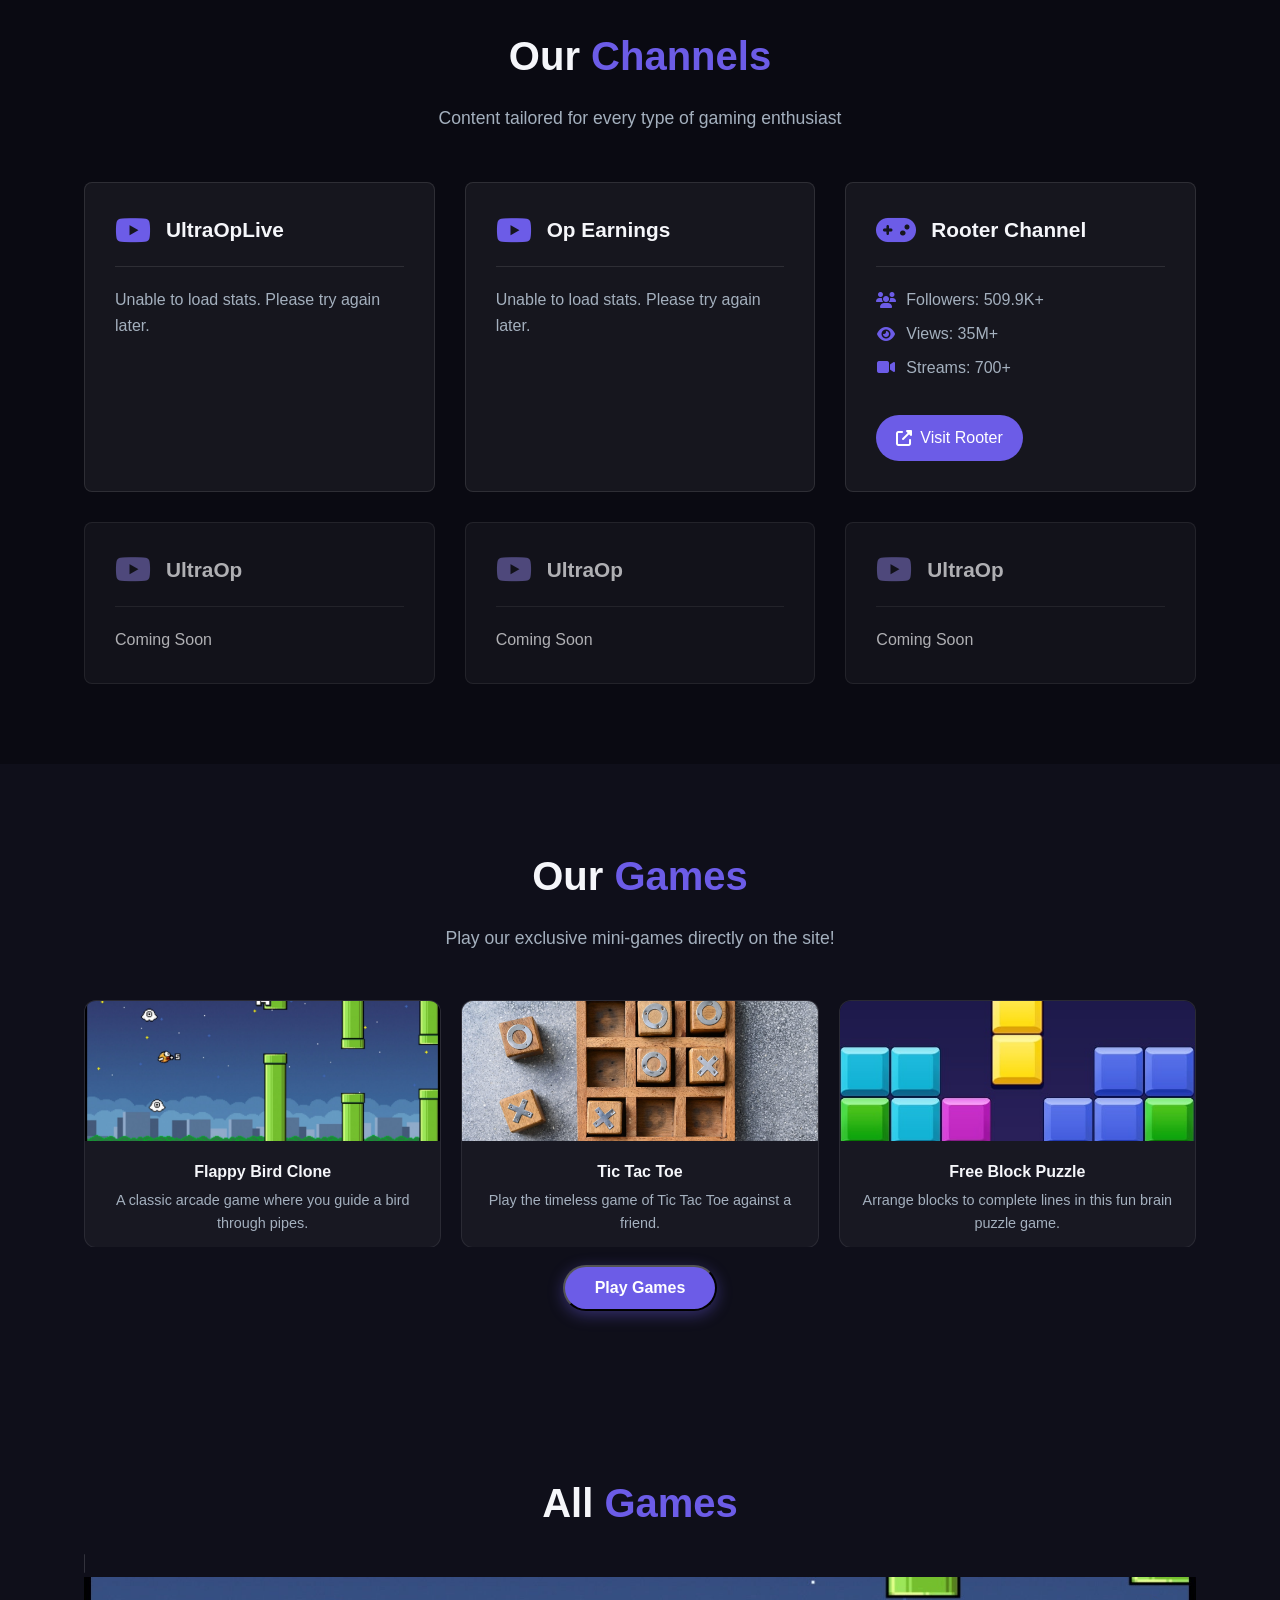
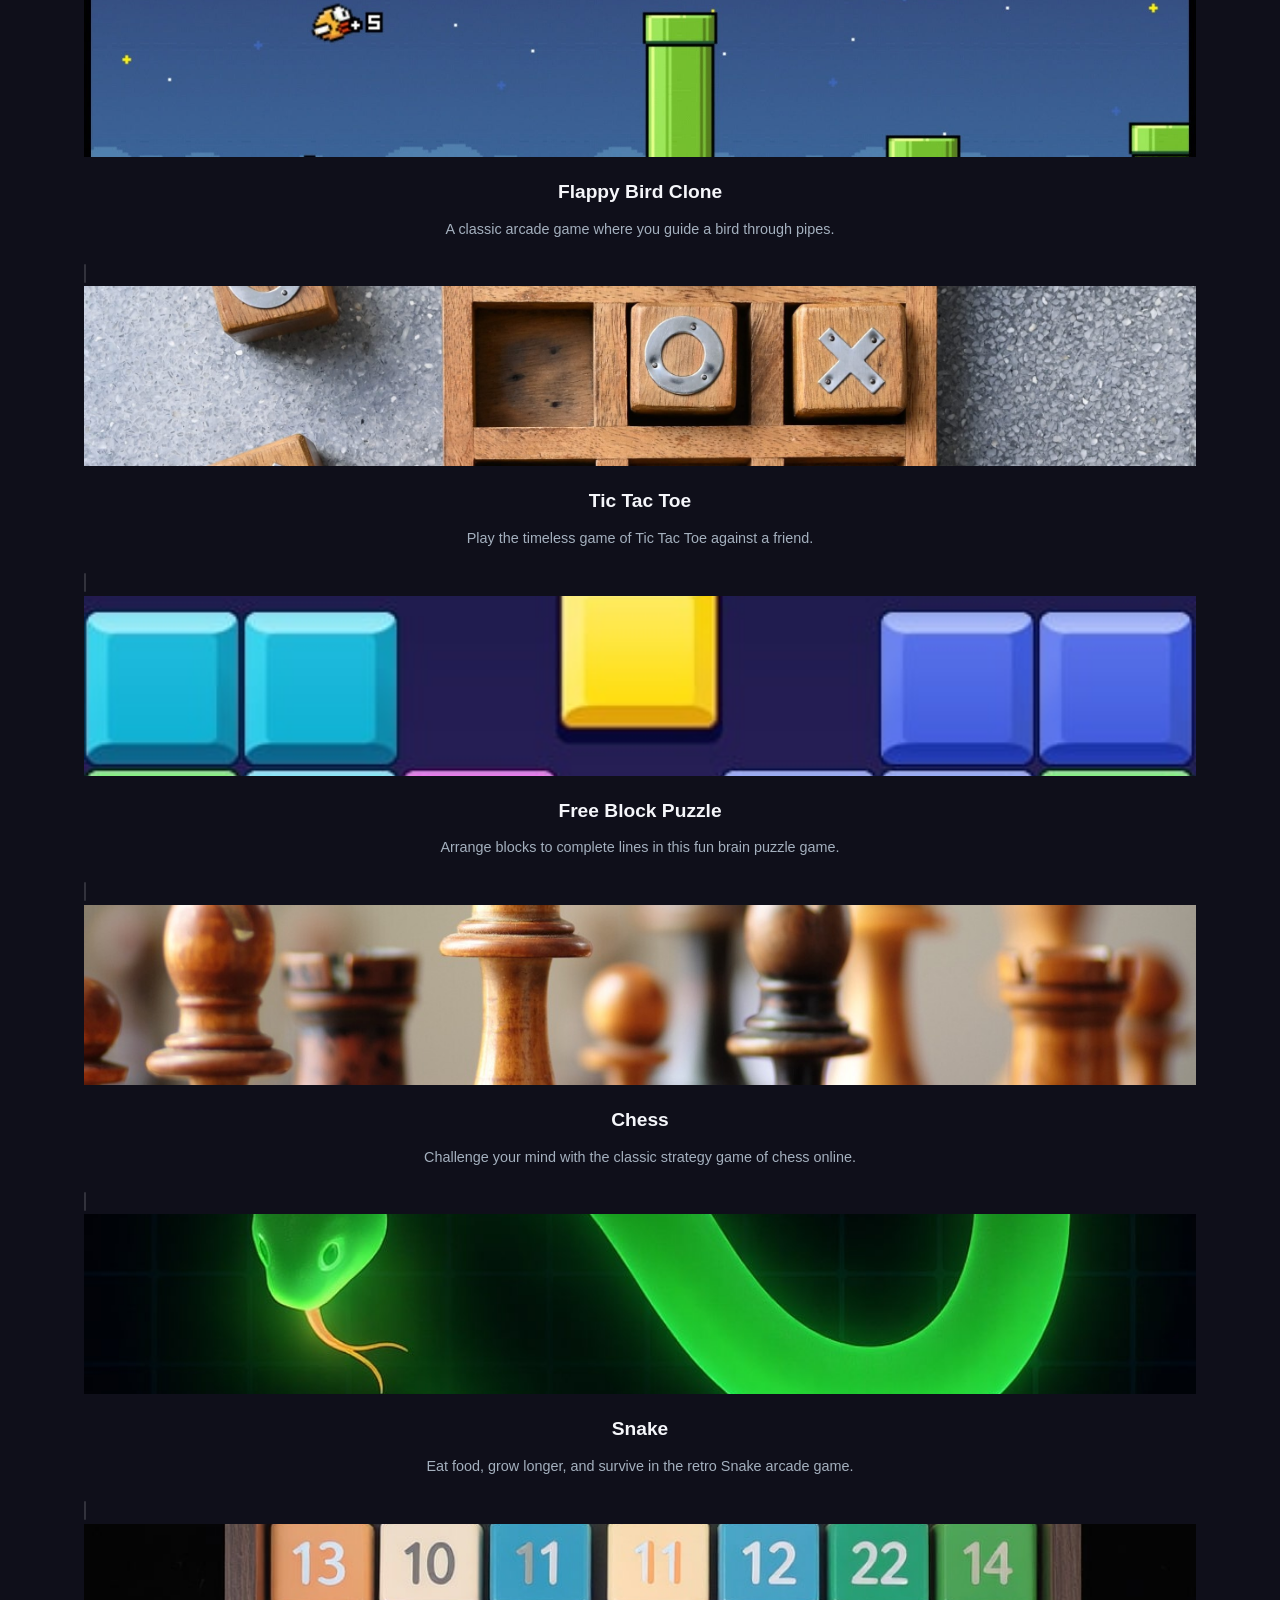
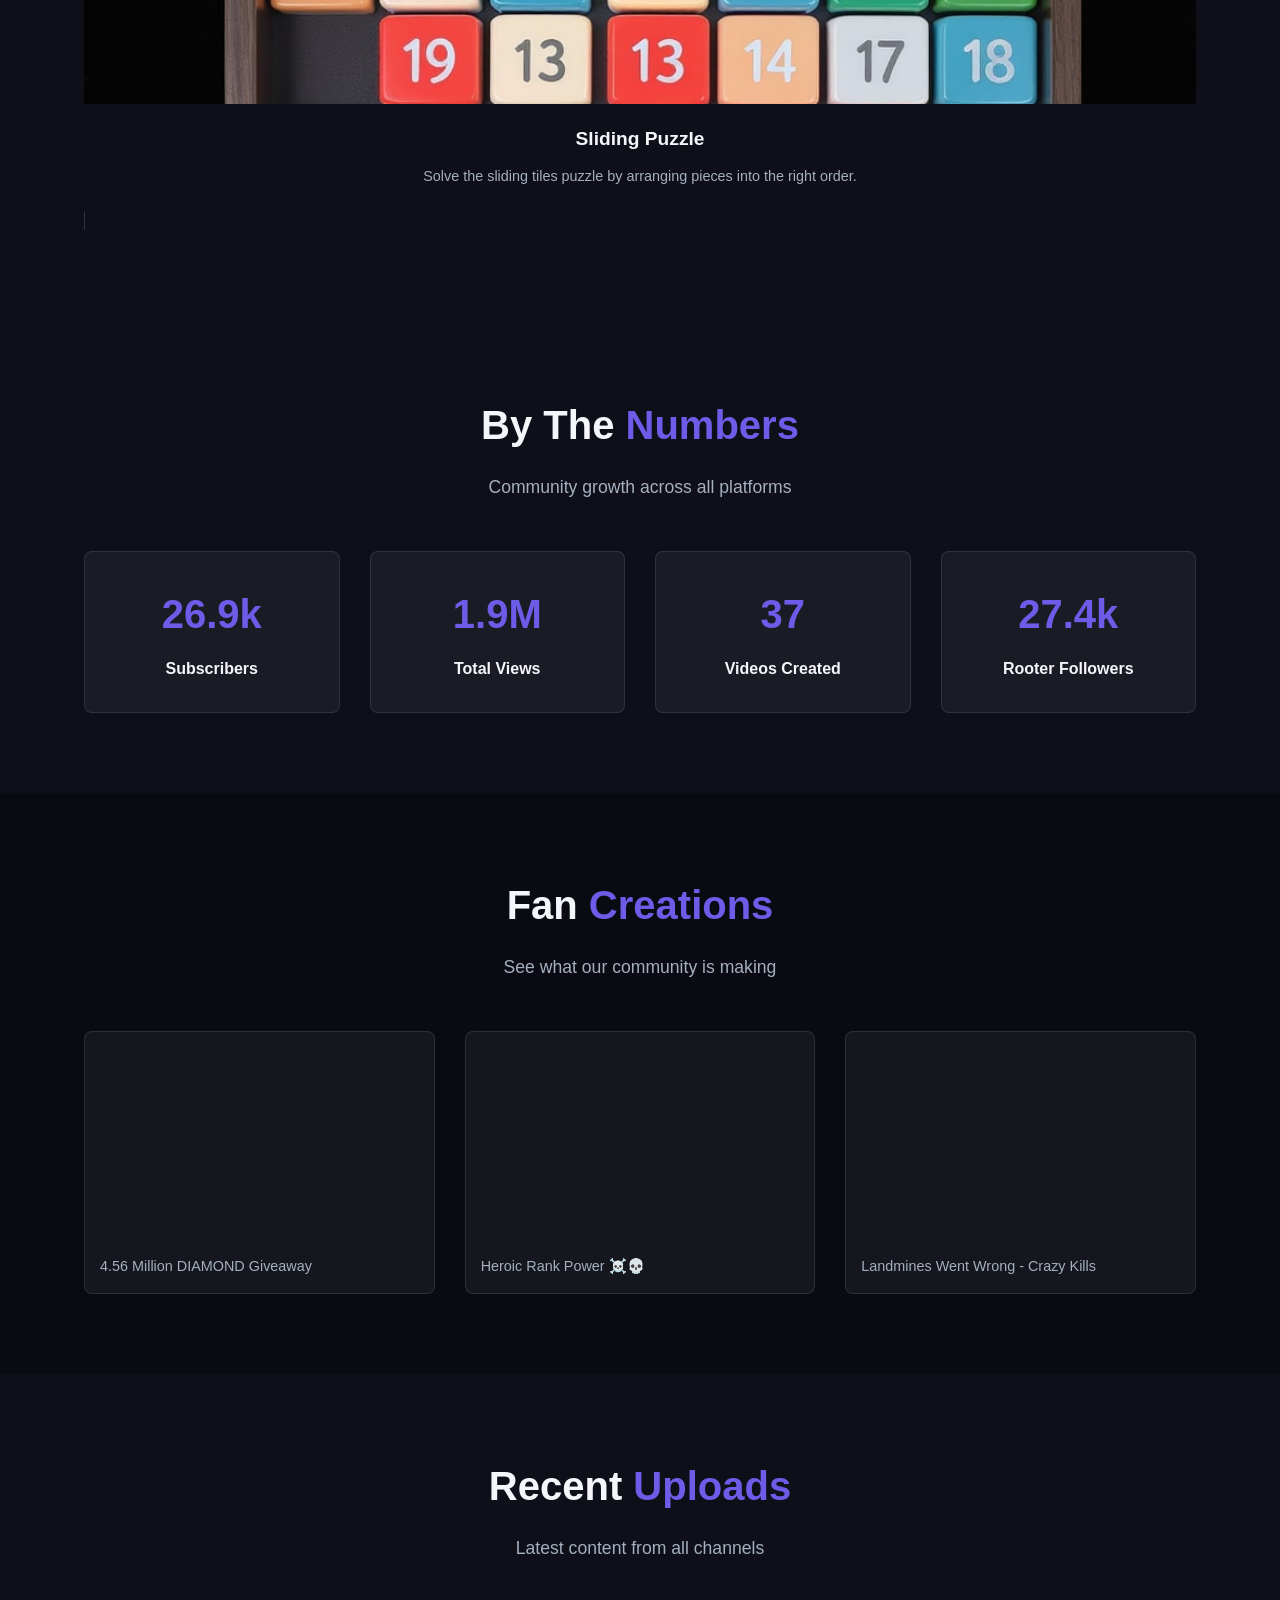
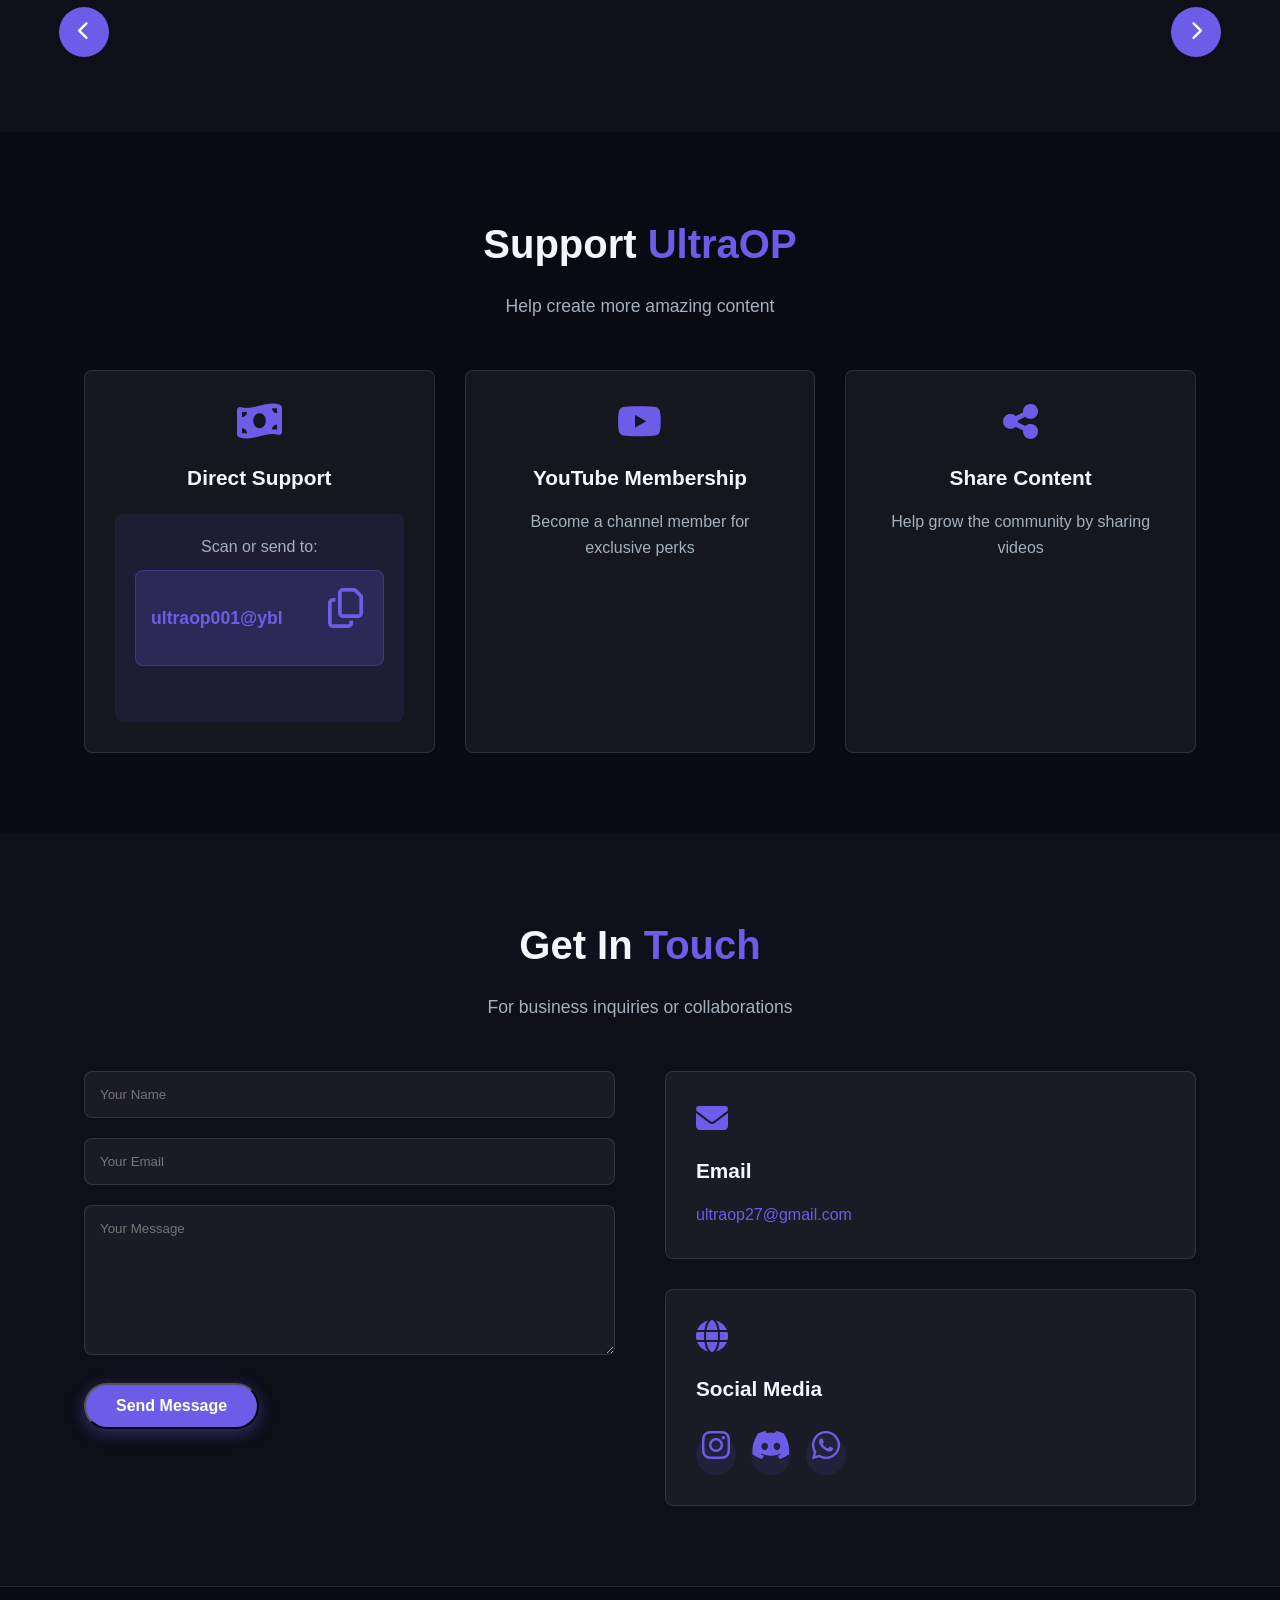
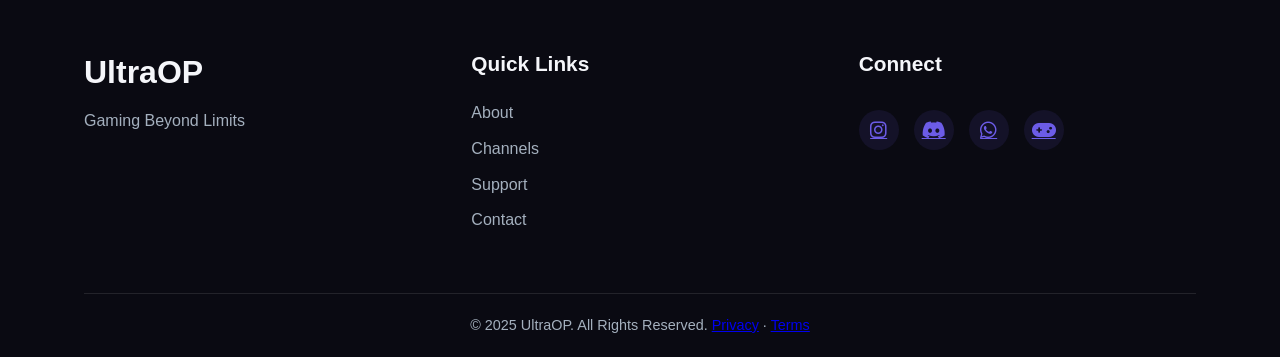
==== commit 009e0473: "Update index.html" ====
--- a/index.html
+++ b/index.html
@@ -48,7 +48,7 @@
     "https://instagram.com/ultraopp",
     "https://discord.gg/ZQ2afmPvuP",
     "https://www.rooter.gg/profile/142404154",
-    "https://www.youtube.com/@ultraoplive",
+    "https://www.youtube.com/@ultraoplive"
   ]
 }
 </script>
@@ -191,6 +191,16 @@
 
     <div style="text-align:center; margin-top:18px;">
       <button id="play-games-btn" class="cta-button primary">Play Games</button>
+    </div>
+  </div>
+</section>
+  
+<!-- Full Games Grid Section -->
+<section id="all-games" class="section">
+  <div class="container">
+    <h2 class="section-title">All <span class="highlight">Games</span></h2>
+    <div id="game-grid" class="games-container">
+      <!-- Games will be loaded dynamically -->
     </div>
   </div>
 </section>
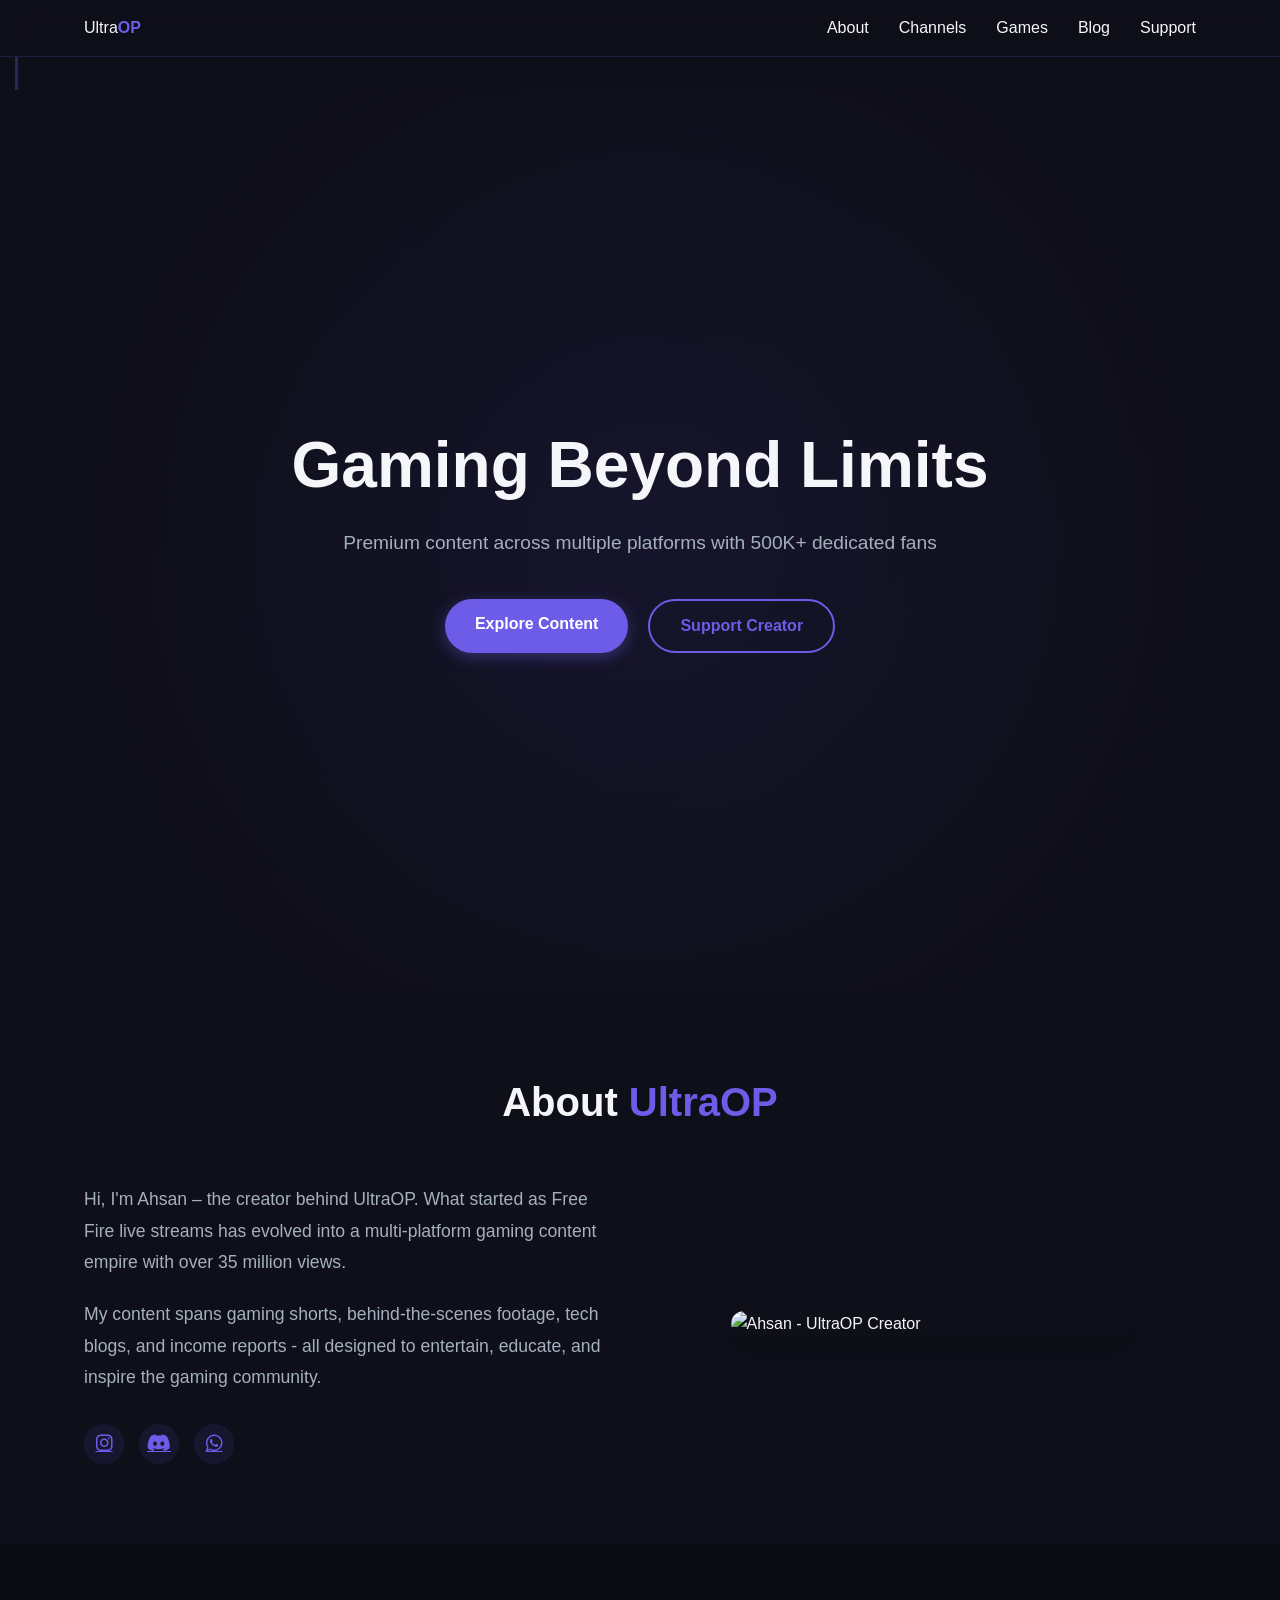
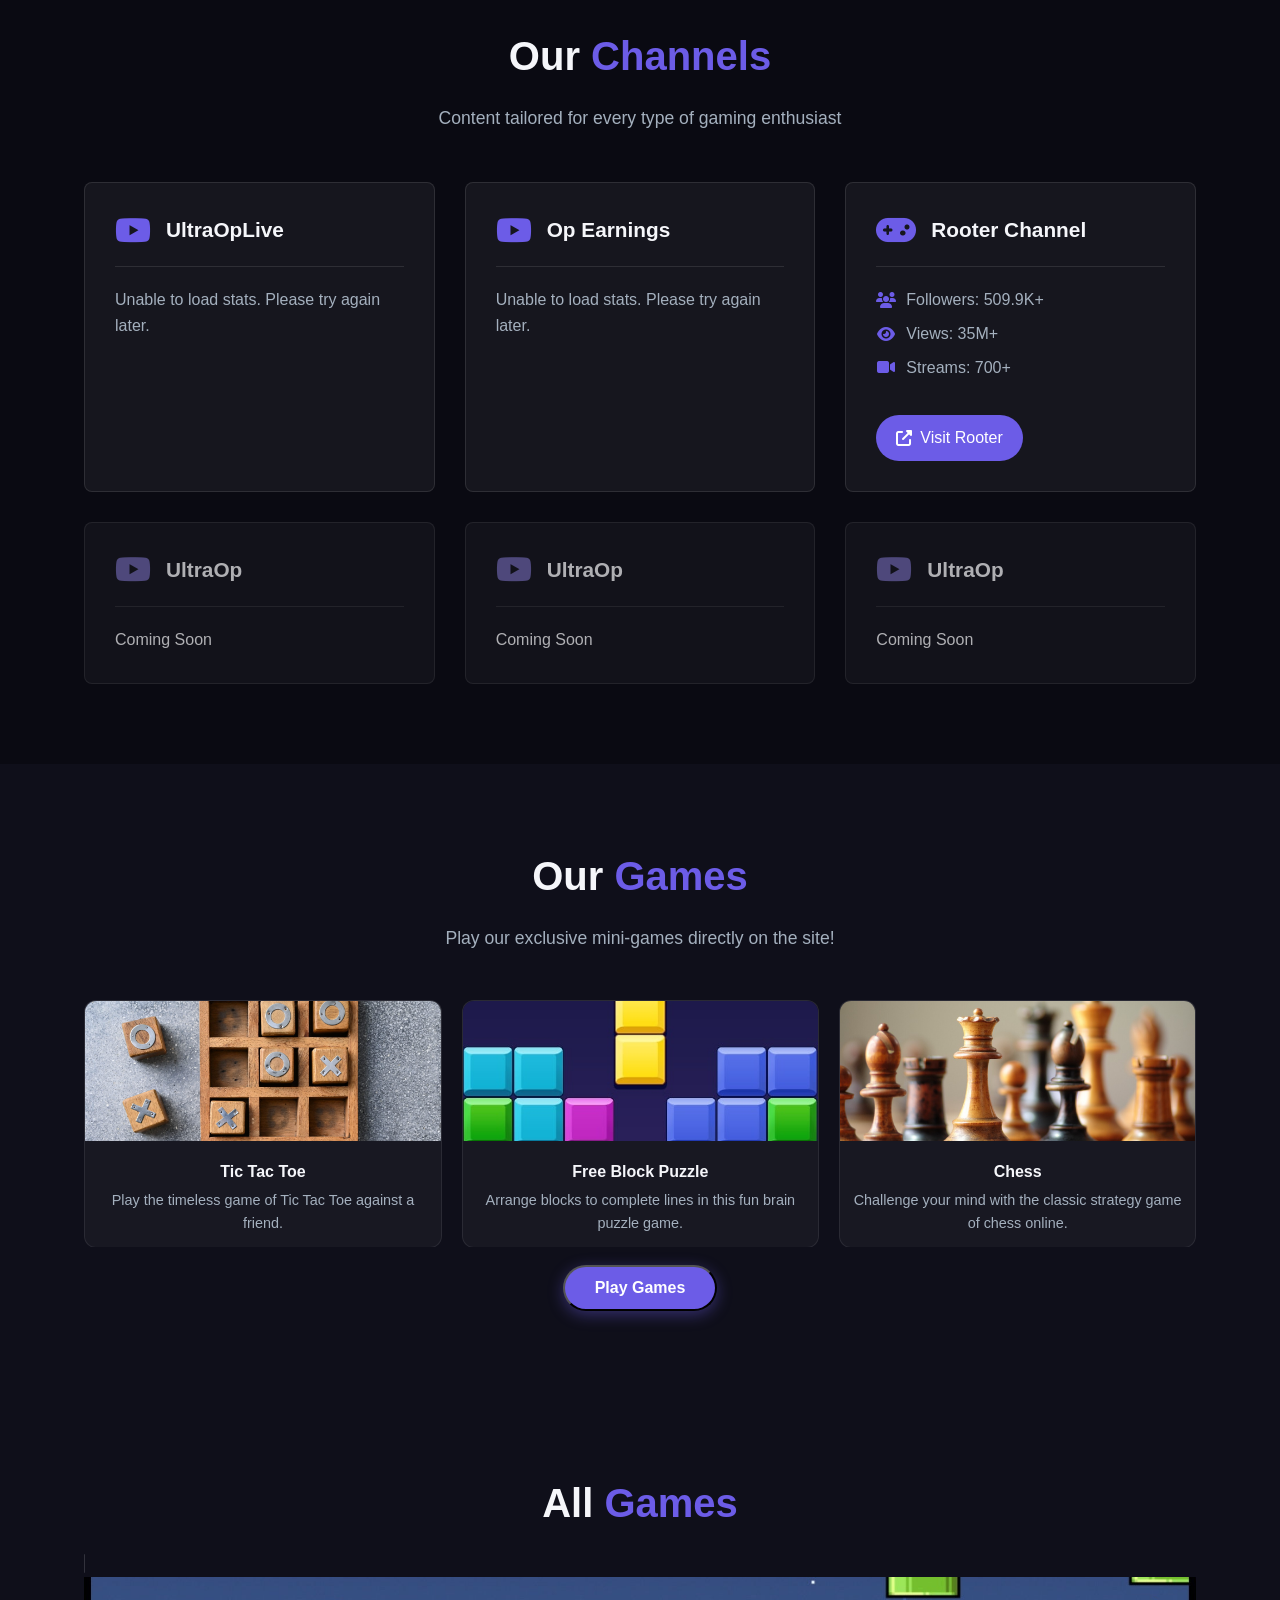
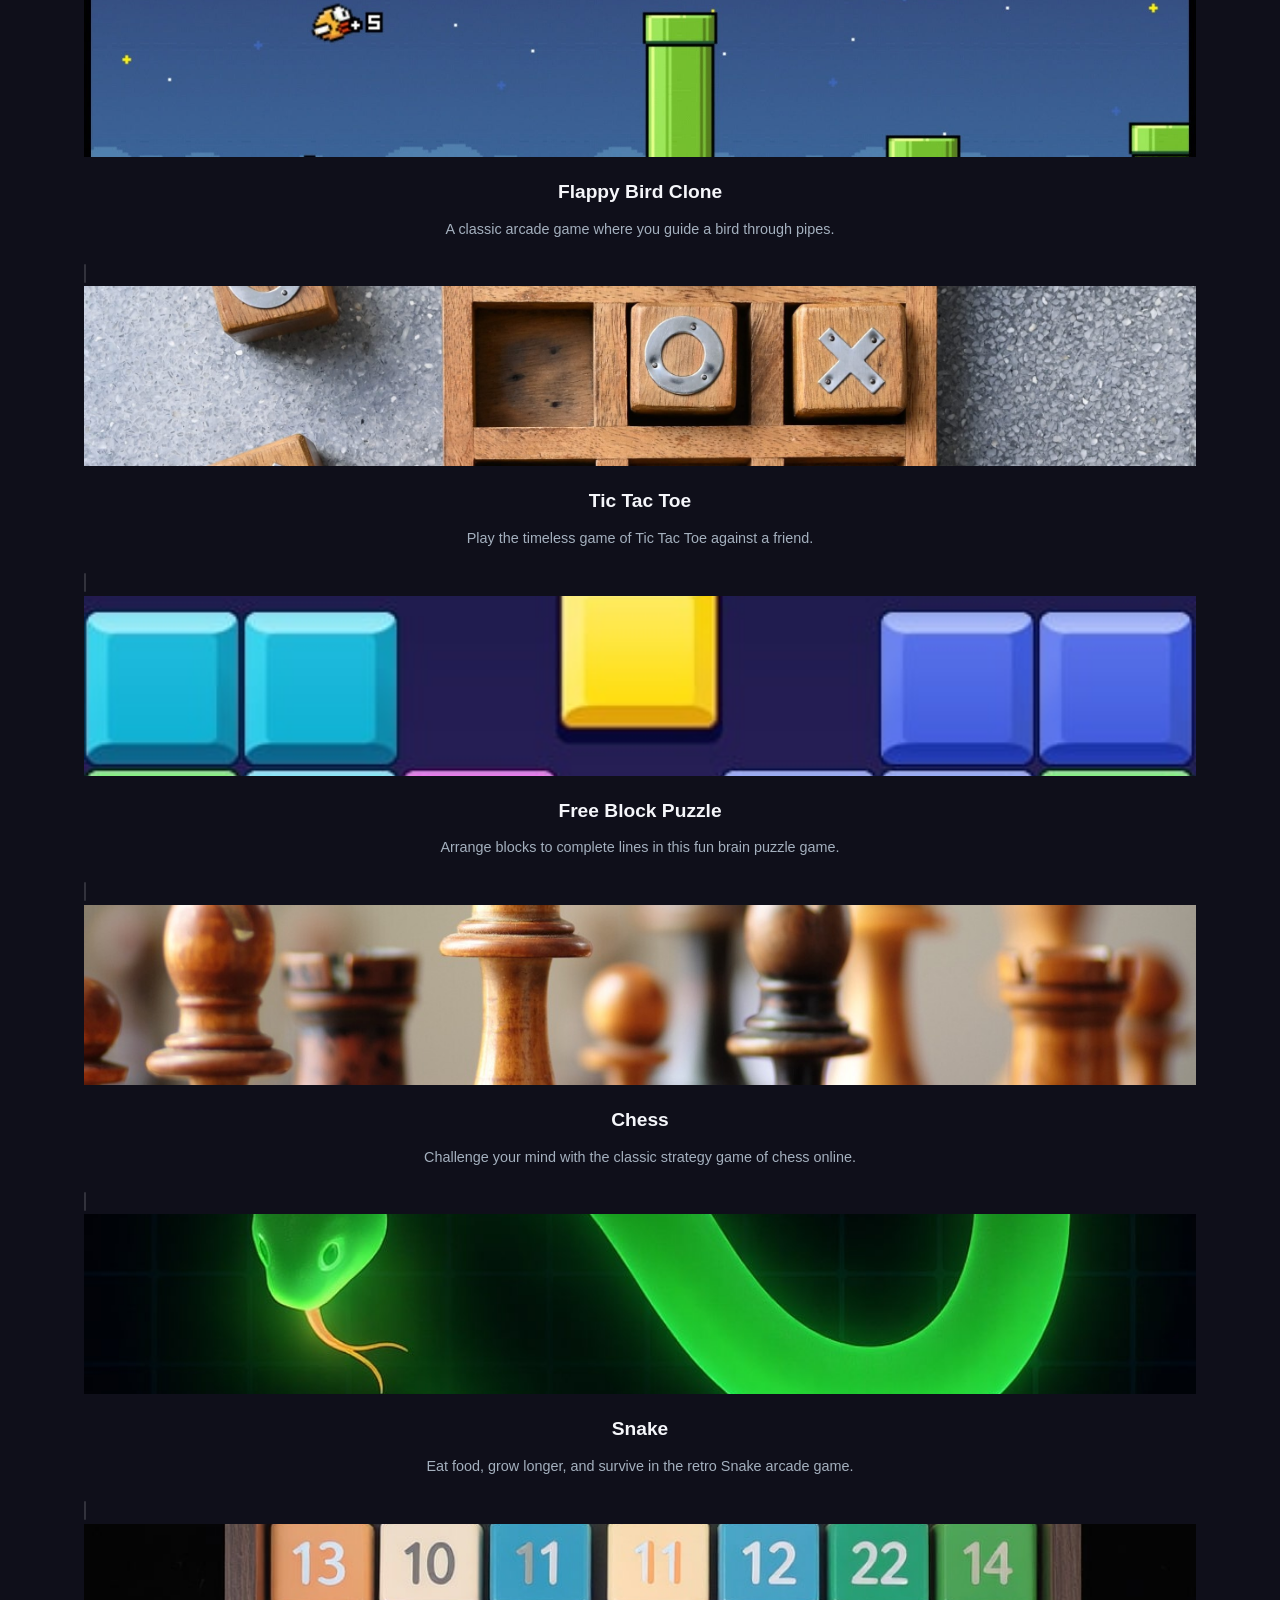
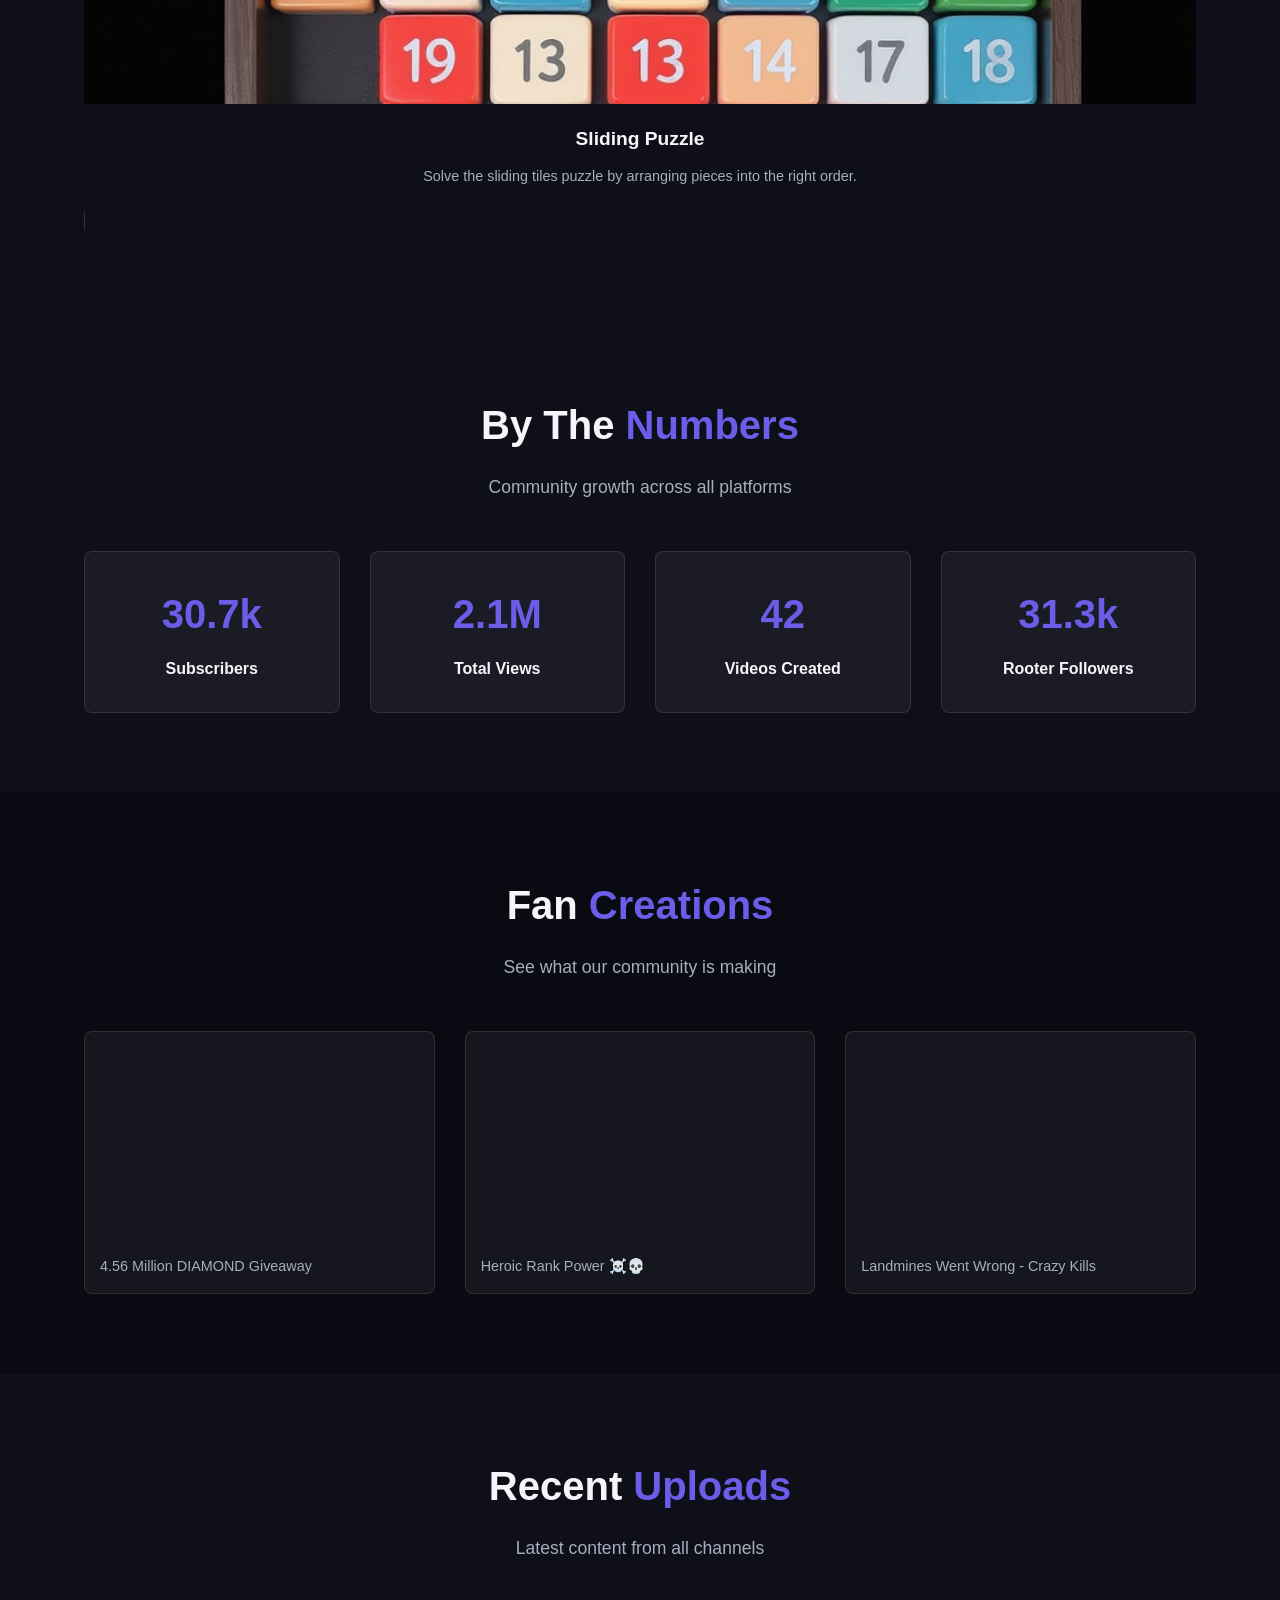
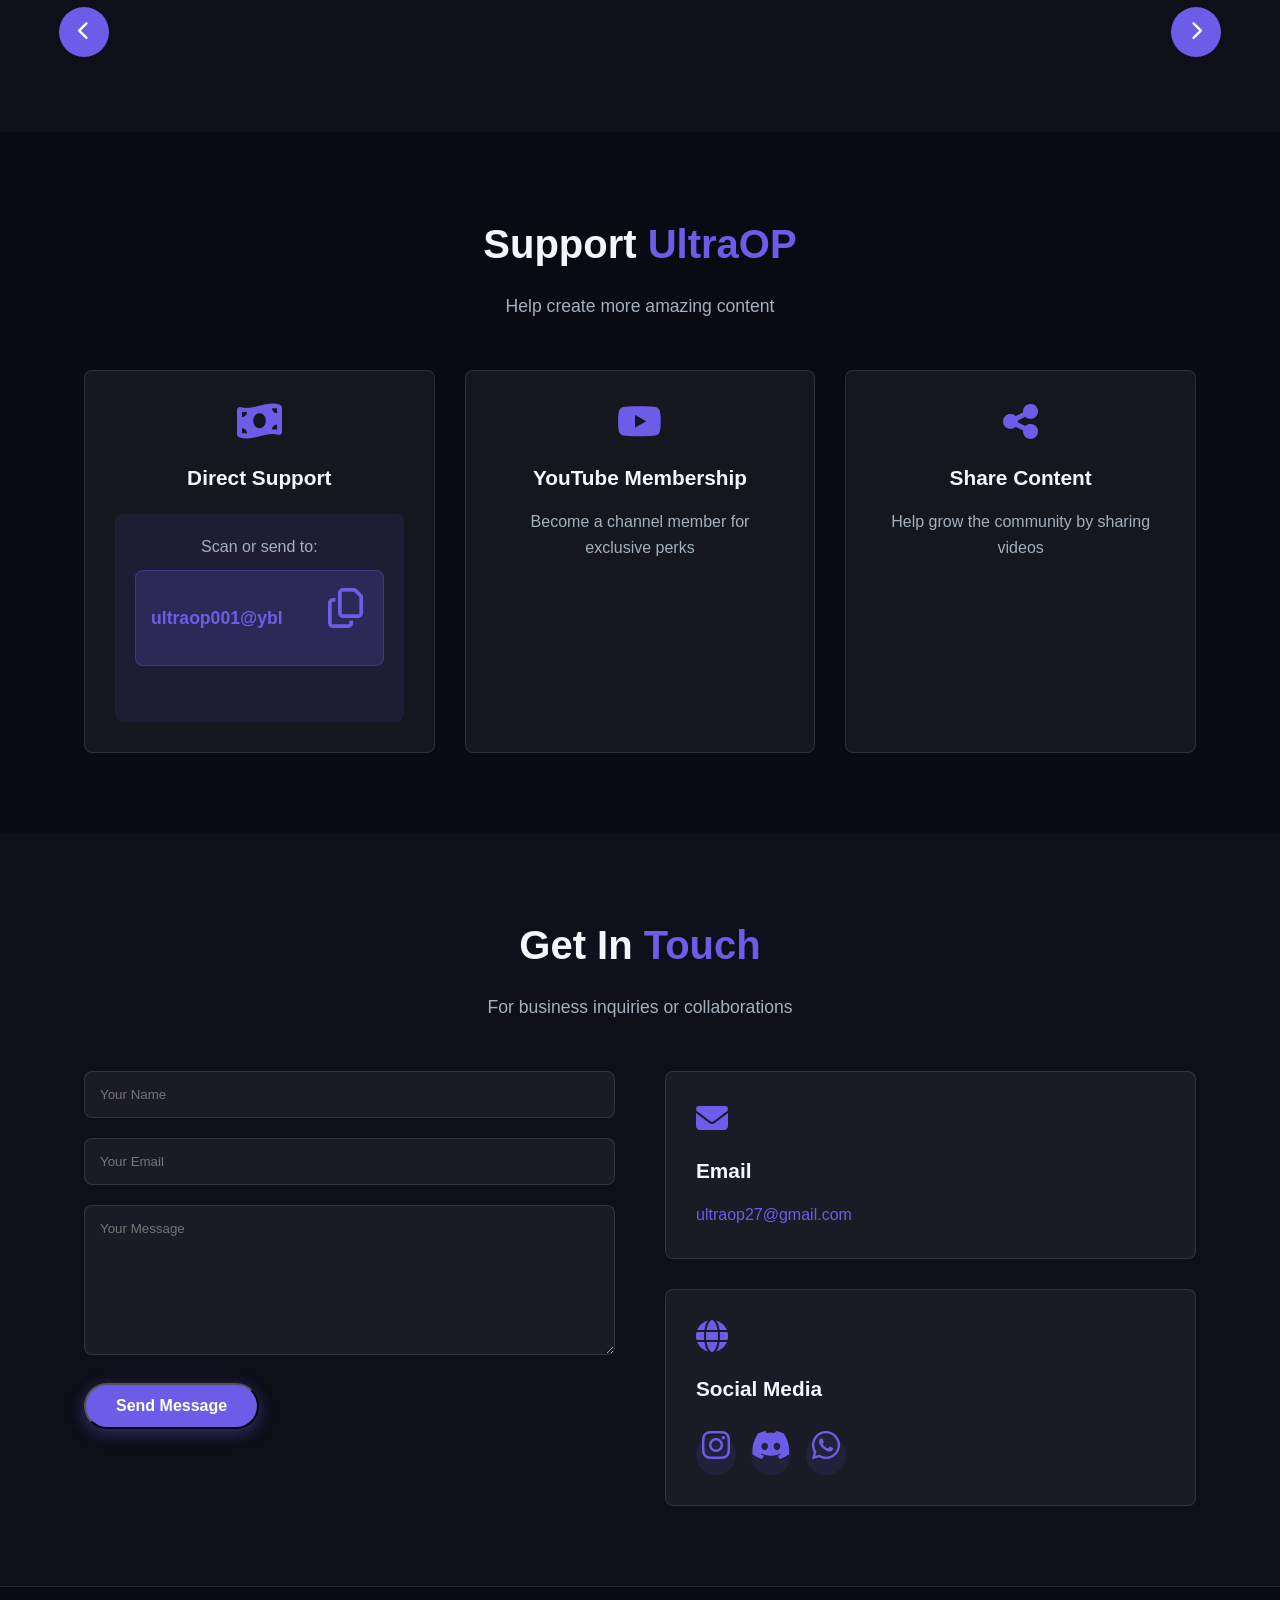
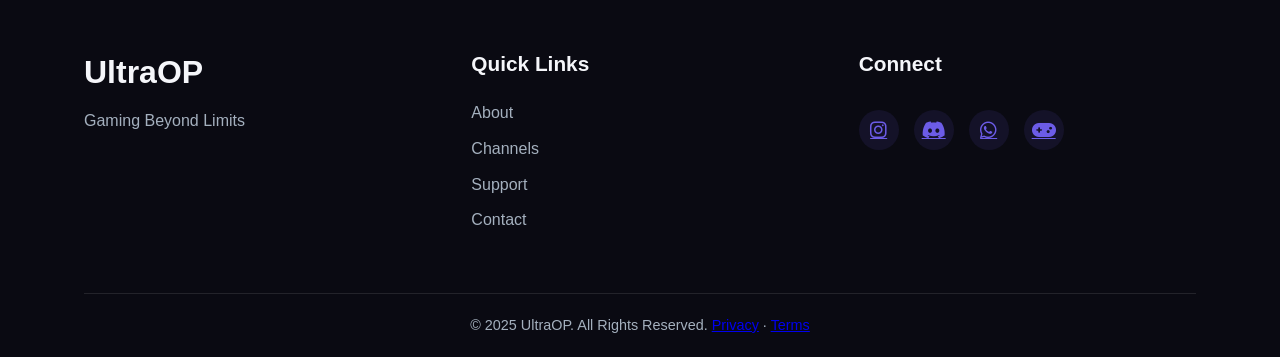
==== commit f0788c51: "Update index.html" ====
--- a/index.html
+++ b/index.html
@@ -37,7 +37,26 @@
   <link rel="icon" type="image/png" sizes="512x512" href="images/ultraop-icon/ultraop-512x512.png">
   <link rel="apple-touch-icon" href="images/ultraop-icon/ultraop-apple-touch-icon.png">
   <link rel="manifest" href="images/ultraop-icon/ultraop.webmanifest">
-  <script type="application/ld+json">
+  <!-- 🔥 UltraOP Structured Data -->
+<script type="application/ld+json">
+{
+  "@context": "https://schema.org",
+  "@type": "WebSite",
+  "name": "UltraOP",
+  "url": "https://ultraop.in/",
+  "description": "Free Online Games, Gaming Blog & Premium Content",
+  "publisher": {
+    "@type": "Organization",
+    "name": "UltraOP",
+    "logo": {
+      "@type": "ImageObject",
+      "url": "https://ultraop.in/images/ultraop-icon/ultraop-512x512.png"
+    }
+  }
+}
+</script>
+
+<script type="application/ld+json">
 {
   "@context": "https://schema.org",
   "@type": "Organization",
@@ -50,6 +69,42 @@
     "https://www.rooter.gg/profile/142404154",
     "https://www.youtube.com/@ultraoplive"
   ]
+}
+</script>
+
+<script type="application/ld+json">
+{
+  "@context": "https://schema.org",
+  "@type": "BreadcrumbList",
+  "itemListElement": [
+    {
+      "@type": "ListItem",
+      "position": 1,
+      "name": "Home",
+      "item": "https://ultraop.in/"
+    },
+    {
+      "@type": "ListItem",
+      "position": 2,
+      "name": "Games",
+      "item": "https://ultraop.in/games"
+    }
+  ]
+}
+</script>
+
+<script type="application/ld+json">
+{
+  "@context": "https://schema.org",
+  "@type": "FAQPage",
+  "mainEntity": [{
+    "@type": "Question",
+    "name": "What is UltraOP?",
+    "acceptedAnswer": {
+      "@type": "Answer",
+      "text": "UltraOP is a free online gaming and content platform offering mini-games, YouTube content, and community features."
+    }
+  }]
 }
 </script>
 </head>
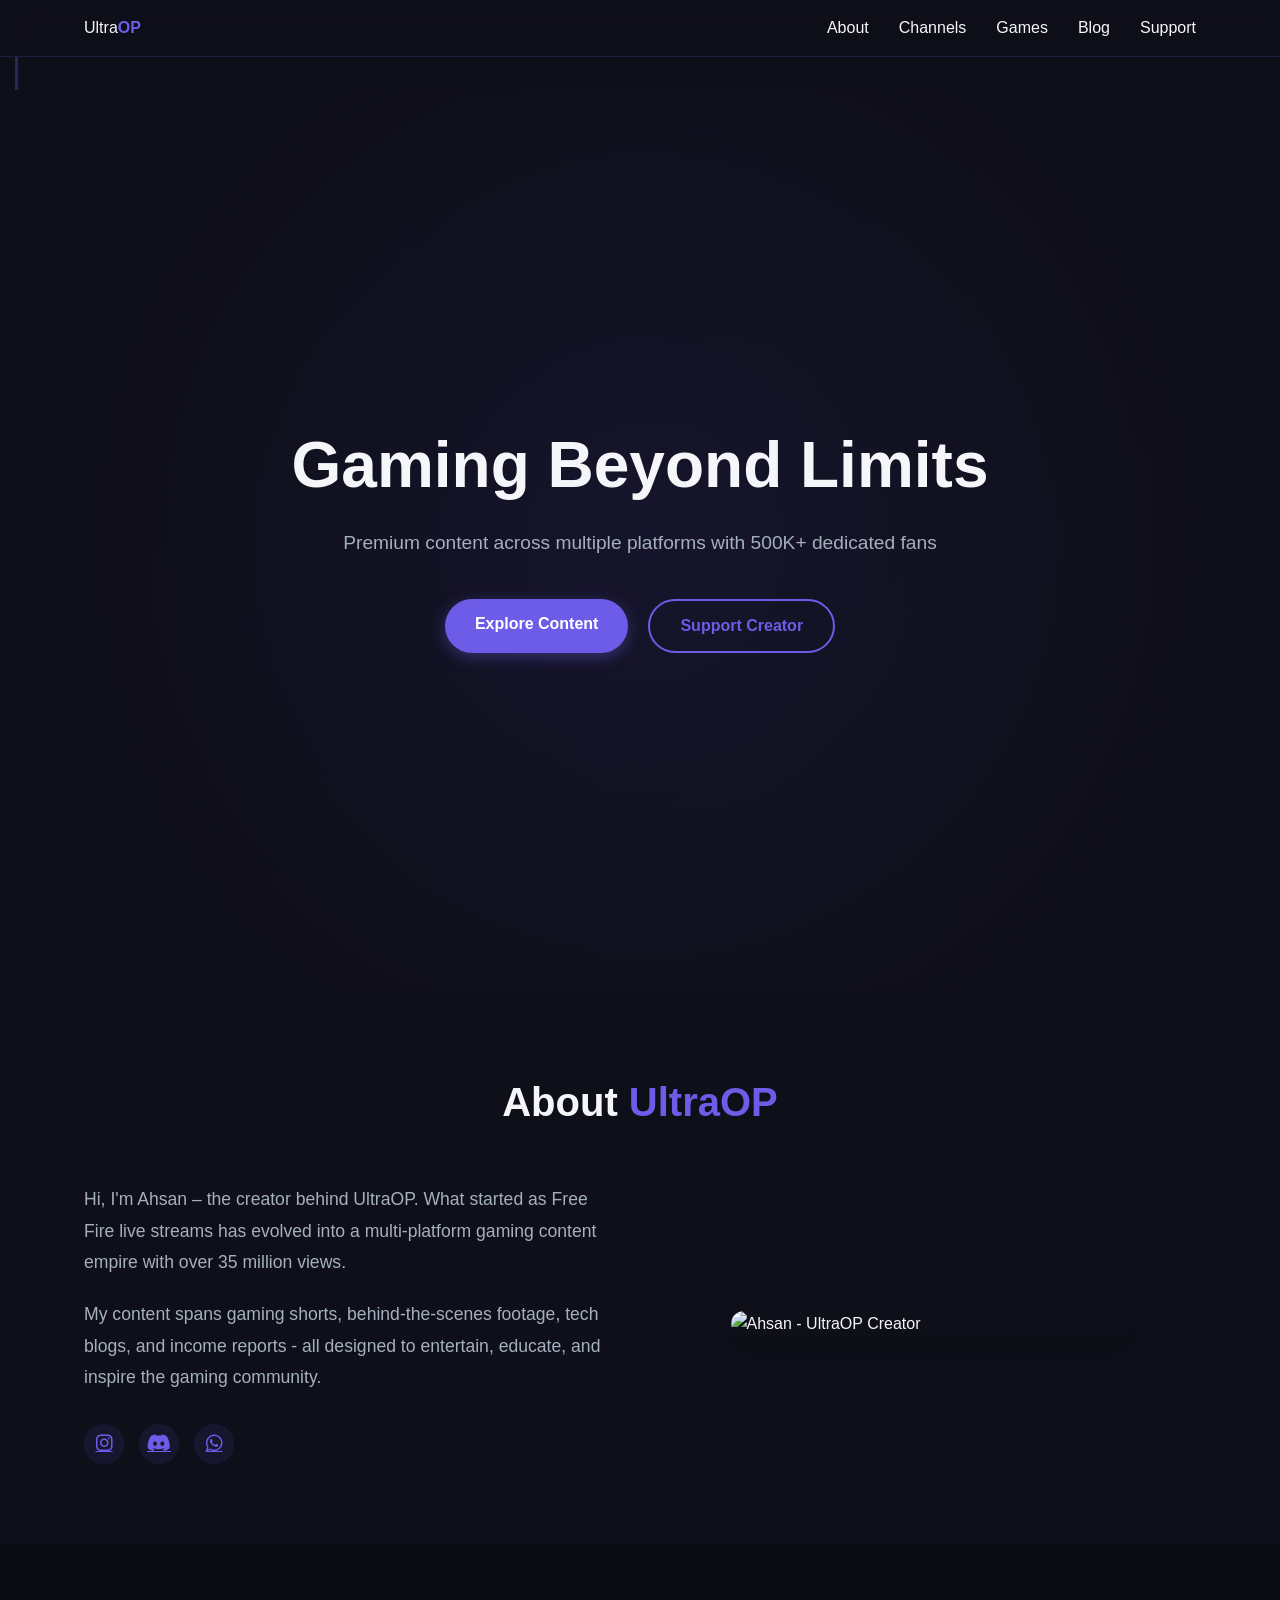
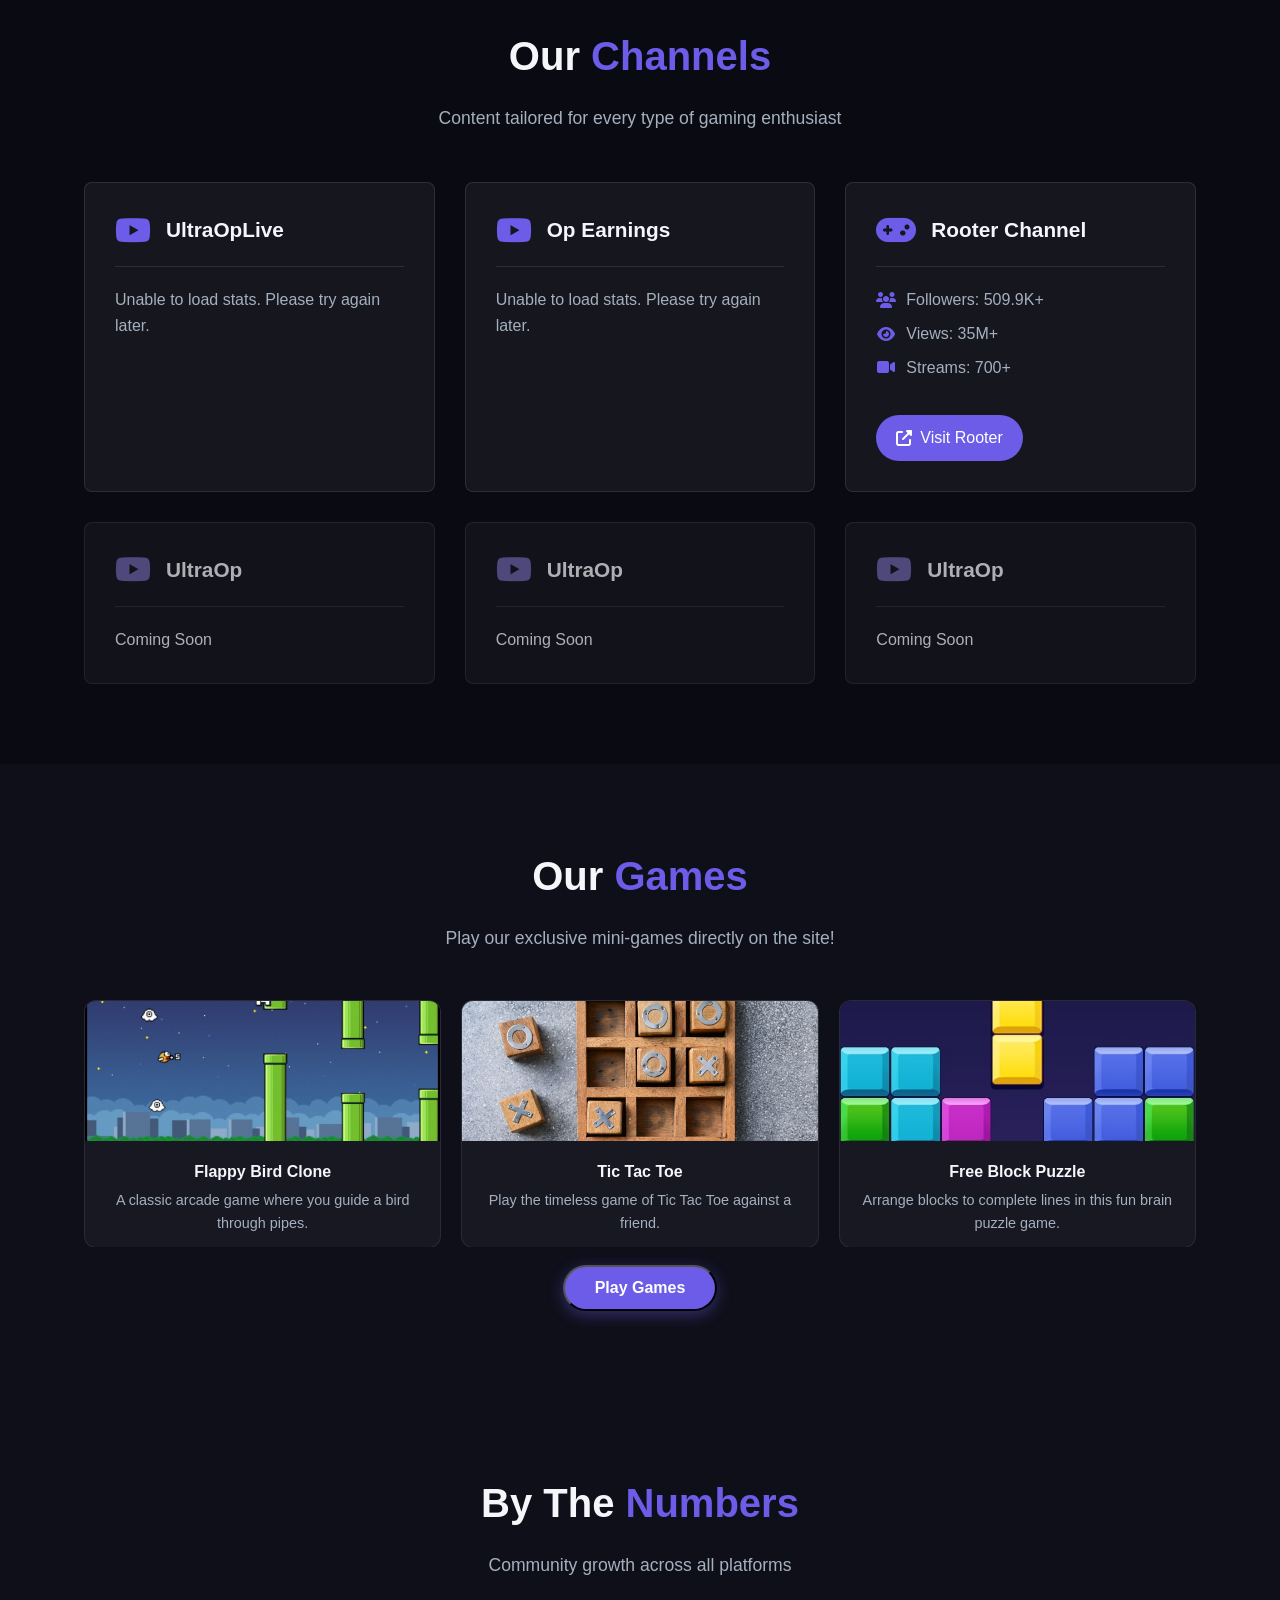
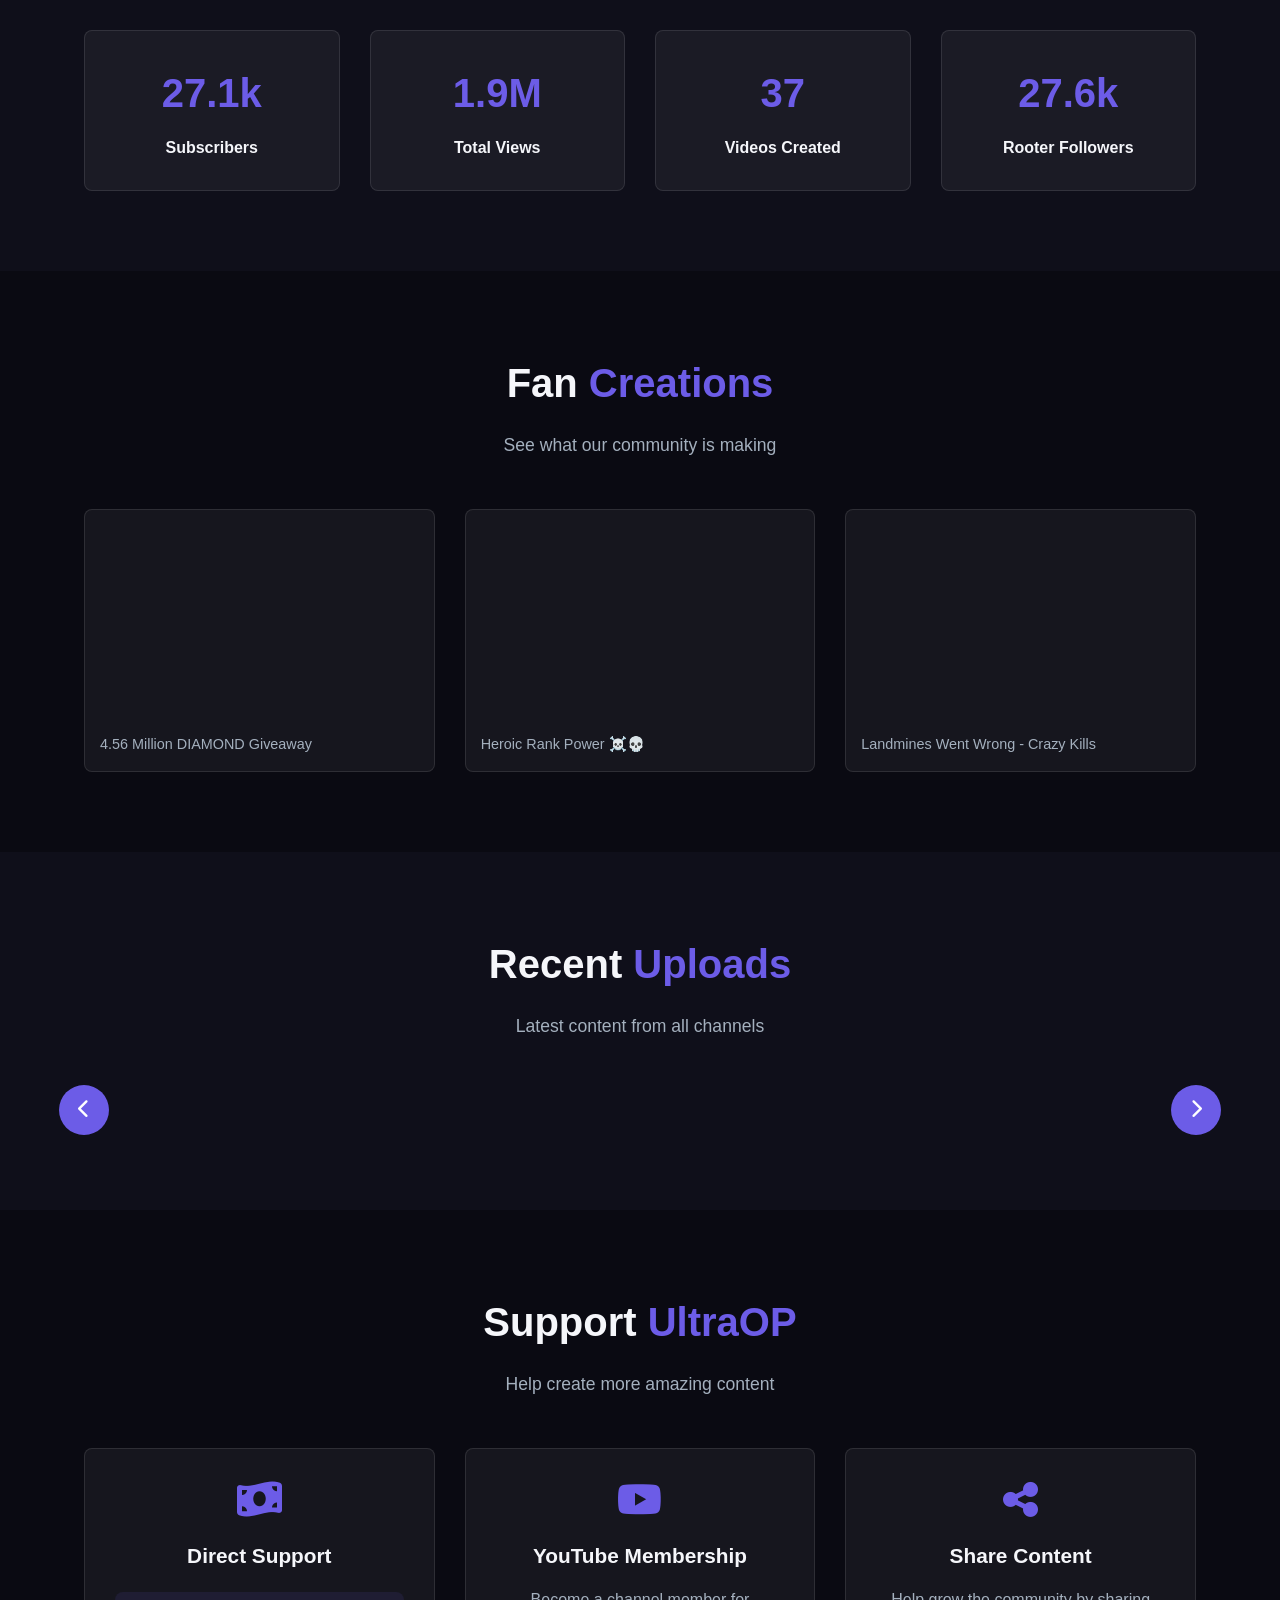
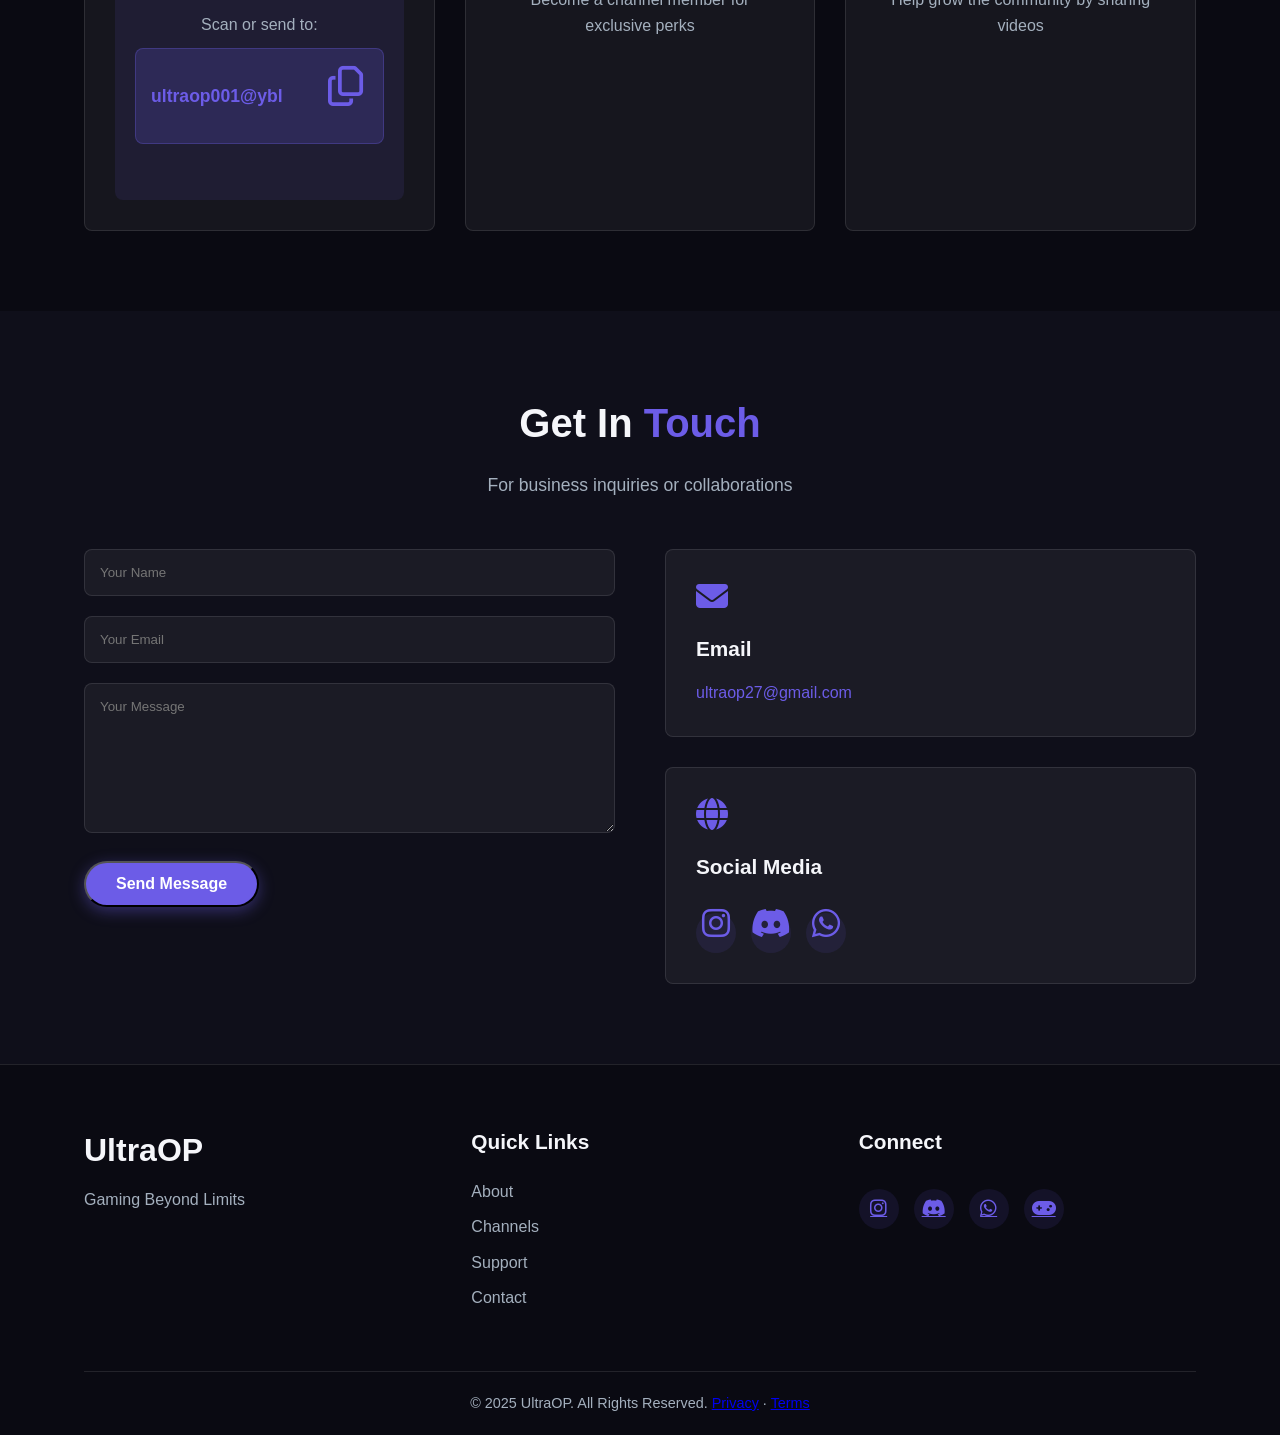
==== commit c65729a4: "Update index.html" ====
--- a/index.html
+++ b/index.html
@@ -249,16 +249,6 @@
     </div>
   </div>
 </section>
-  
-<!-- Full Games Grid Section -->
-<section id="all-games" class="section">
-  <div class="container">
-    <h2 class="section-title">All <span class="highlight">Games</span></h2>
-    <div id="game-grid" class="games-container">
-      <!-- Games will be loaded dynamically -->
-    </div>
-  </div>
-</section>
 
     <!-- Achievements Section -->
 <section id="achievements" class="section">
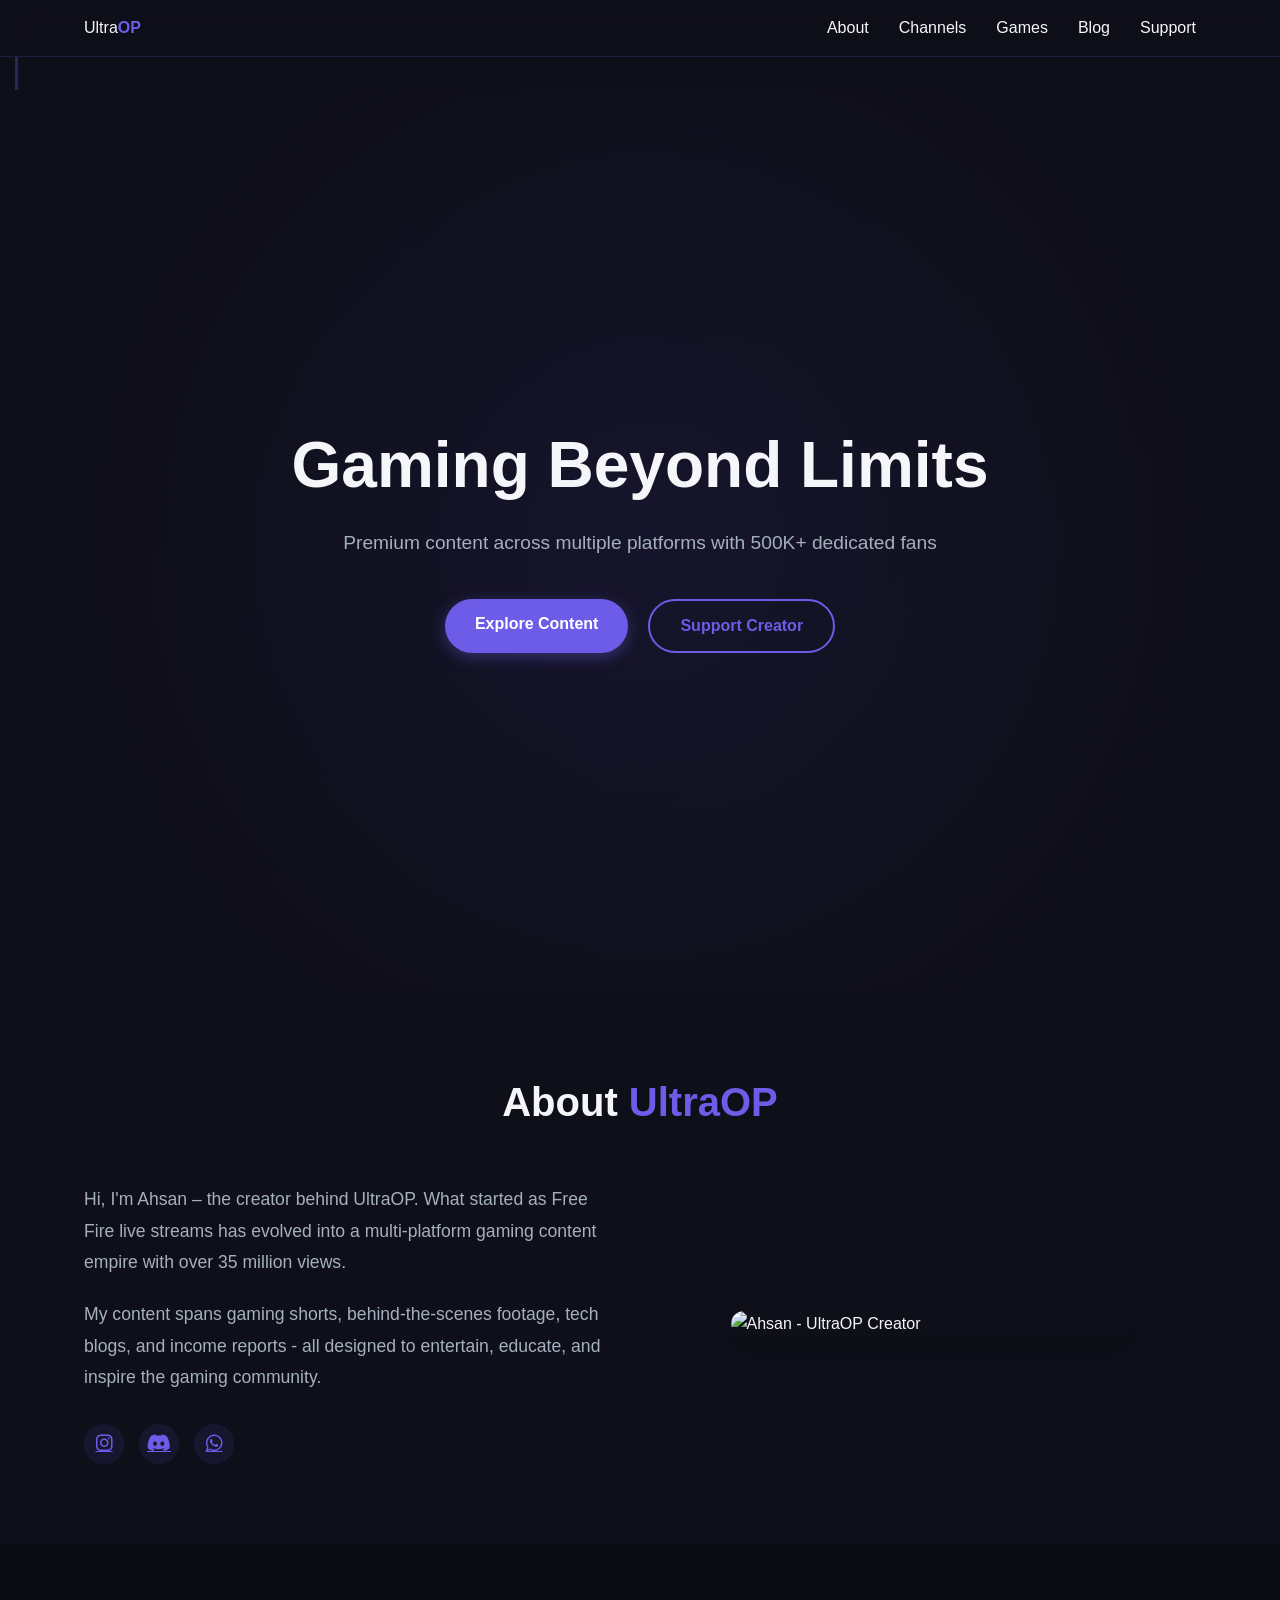
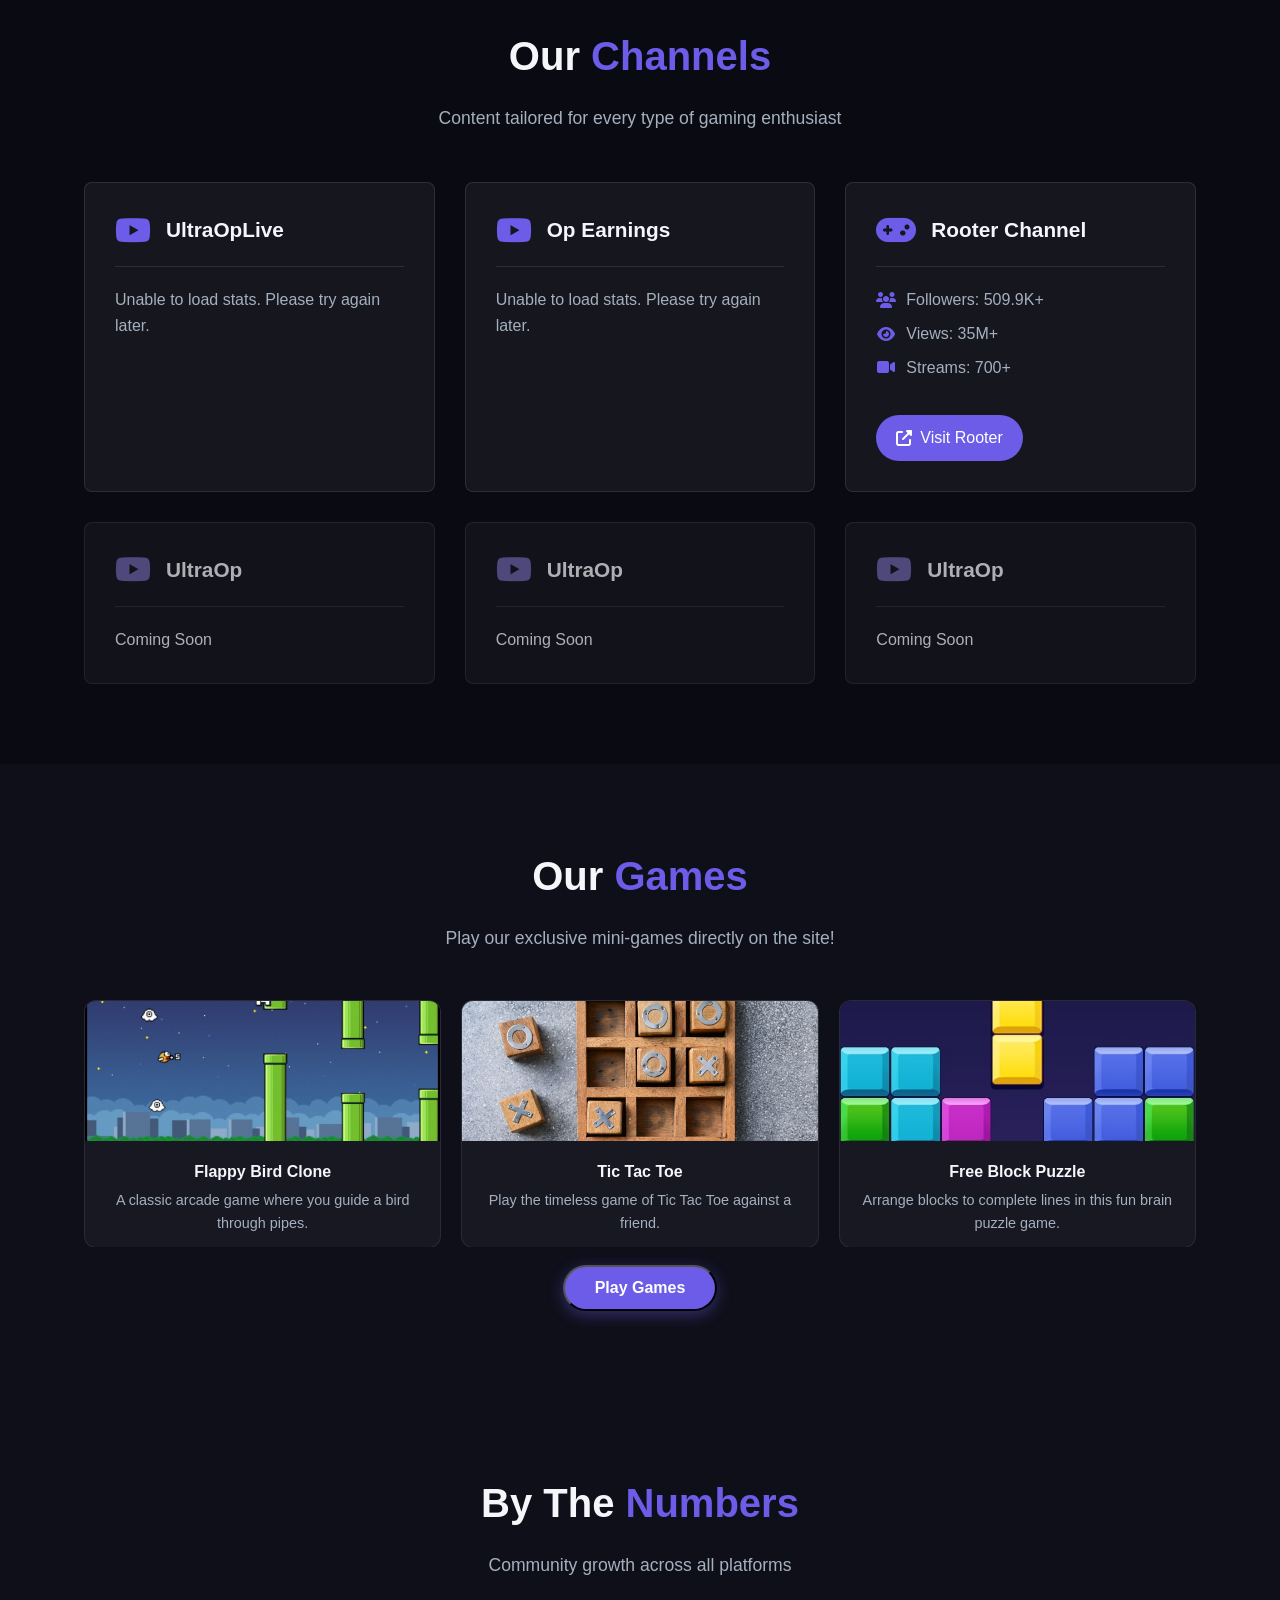
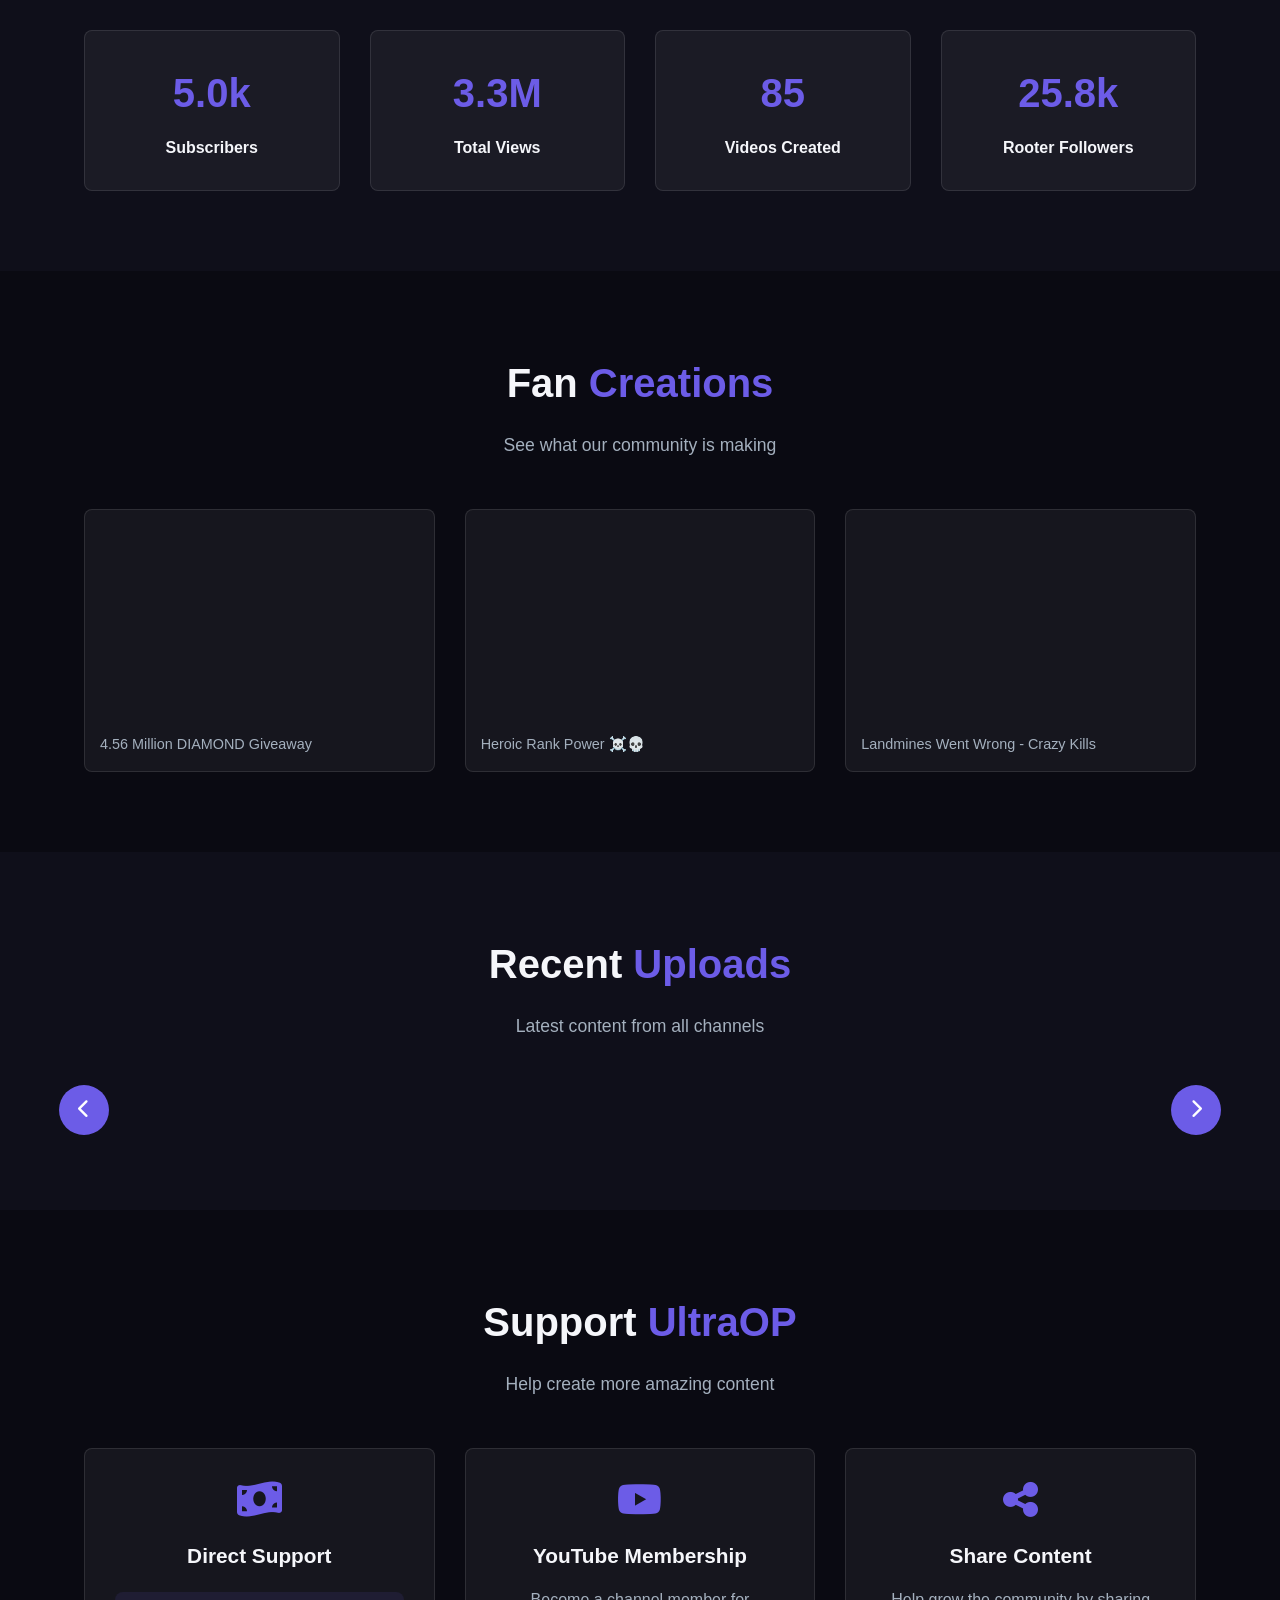
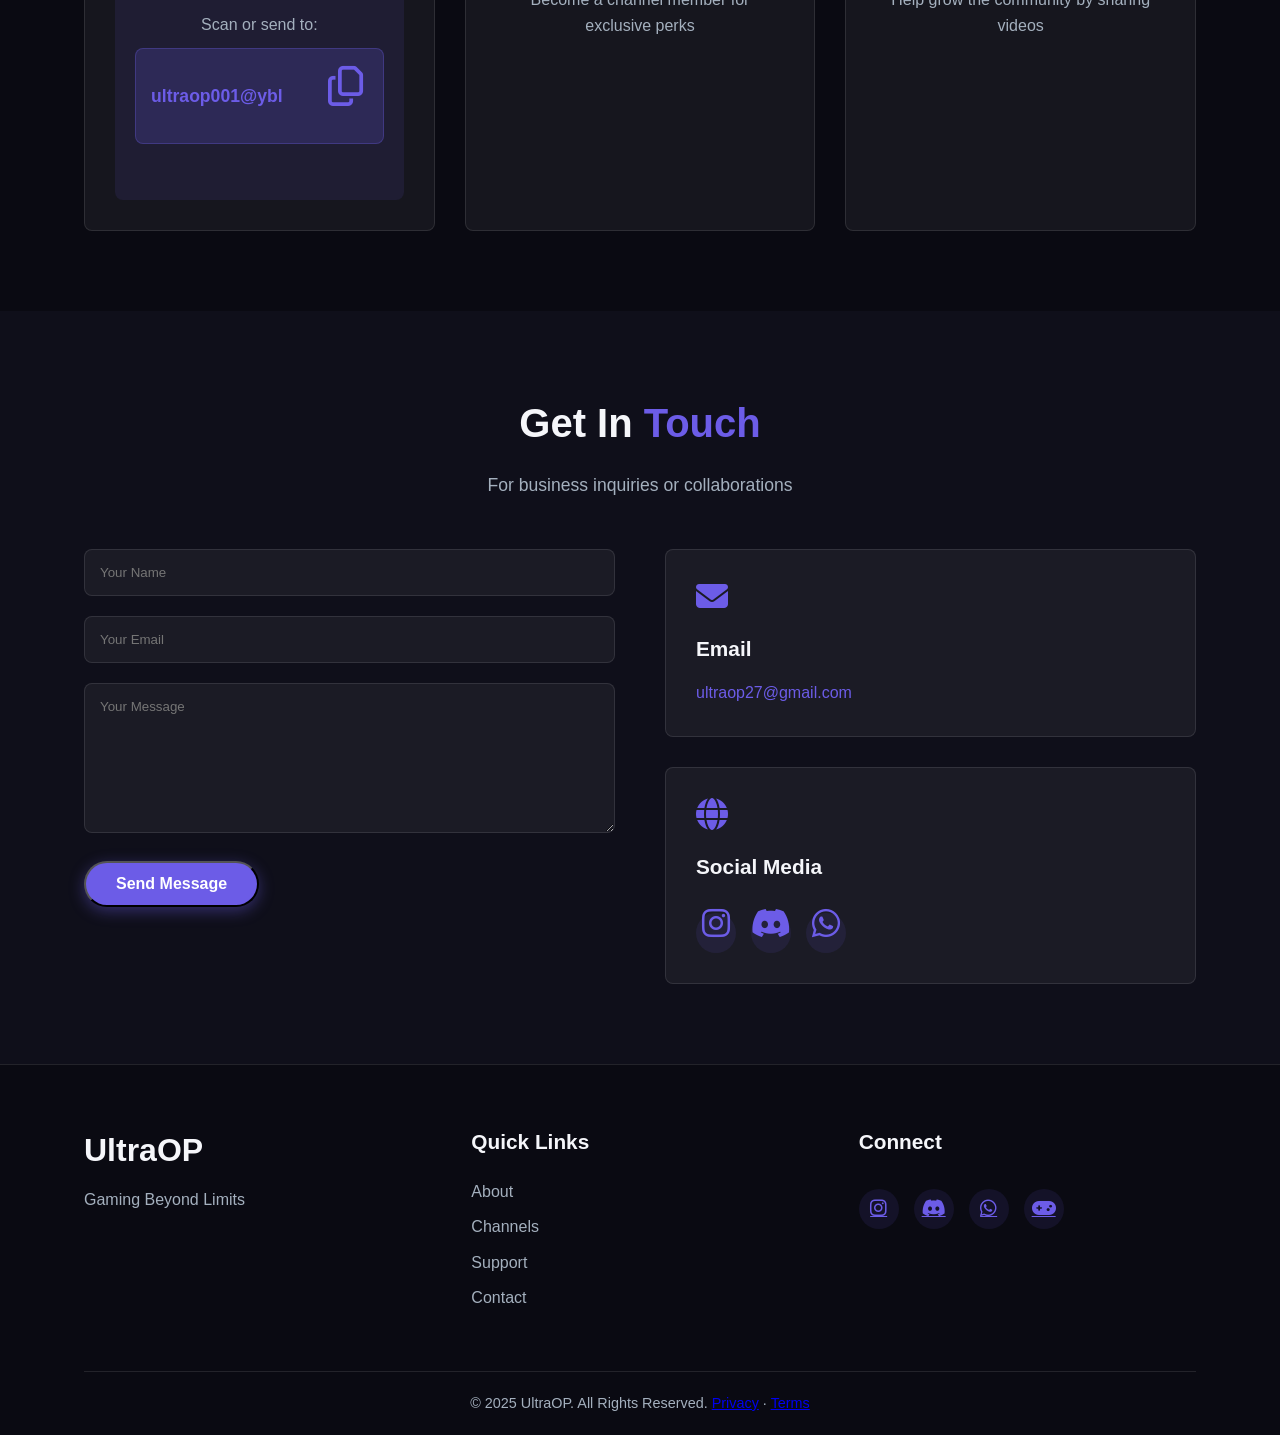
==== commit 30142af9: "Update index.html" ====
--- a/index.html
+++ b/index.html
@@ -2,16 +2,16 @@
 <html lang="en">
 <head>
   <meta charset="UTF-8">
-  <meta name="description" content="UltraOP brings you free online games, gaming blogs, YouTube content tips, and 500K+ fan community. Play games, read blogs, and explore gaming beyond limits!">
+  <meta name="description" content="UltraOP brings you free online games, gaming blogs, YouTube content tips, and 600K+ fan community. Play games, read blogs, and explore gaming beyond limits!">
   <meta name="keywords" content="UltraOP, Free Online Games, Play Games Online, Gaming Blog, Gaming Content, YouTube Gaming, Rooter Gaming, India Gaming Community">
 <meta name="author" content="UltraOP - Ahsan">
 <meta property="og:title" content="UltraOP - Free Online Games, Gaming Blog & Premium Content">
-<meta property="og:description" content="Join UltraOP to play free online games, explore gaming blogs, and connect with a 500K+ gaming community. Gaming beyond limits!">
+<meta property="og:description" content="Join UltraOP to play free online games, explore gaming blogs, and connect with a 600K+ gaming community. Gaming beyond limits!">
 <meta property="og:image" content="images/ultraop-icon/android-chrome-512x512.png">
 <meta property="og:url" content="https://ultraop.in">
 <meta name="twitter:card" content="summary_large_image">
   <title>UltraOP - Free Online Games, Gaming Blogs & 500K+ Gaming Community</title>
-<meta name="description" content="UltraOP is India’s fastest growing gaming community with 500K+ followers. Play free online games, explore gaming blogs, and get YouTube growth tips. Gaming beyond limits!">
+<meta name="description" content="UltraOP is India’s fastest growing gaming community with 600K+ followers. Play free online games, explore gaming blogs, and get YouTube growth tips. Gaming beyond limits!">
 <link rel="canonical" href="https://ultraop.in/">
 
 <meta name="theme-color" content="#6c5ce7">
@@ -258,19 +258,19 @@
         
         <div class="stats-grid">
             <div class="stat-card">
-                <div class="counter" data-target="500000" data-suffix="">0</div>
+                <div class="counter" data-target="100000" data-suffix="">0</div>
                 <h4>Subscribers</h4>
             </div>
             <div class="stat-card">
-                <div class="counter" data-target="35000000" data-suffix="">0</div>
+                <div class="counter" data-target="65000000" data-suffix="">0</div>
                 <h4>Total Views</h4>
             </div>
             <div class="stat-card">
-                <div class="counter" data-target="700" data-suffix="">0</div>
+                <div class="counter" data-target="1700" data-suffix="">0</div>
                 <h4>Videos Created</h4>
             </div>
             <div class="stat-card">
-                <div class="counter" data-target="509900" data-suffix="">0</div>
+                <div class="counter" data-target="515900" data-suffix="">0</div>
                 <h4>Rooter Followers</h4>
             </div>
         </div>
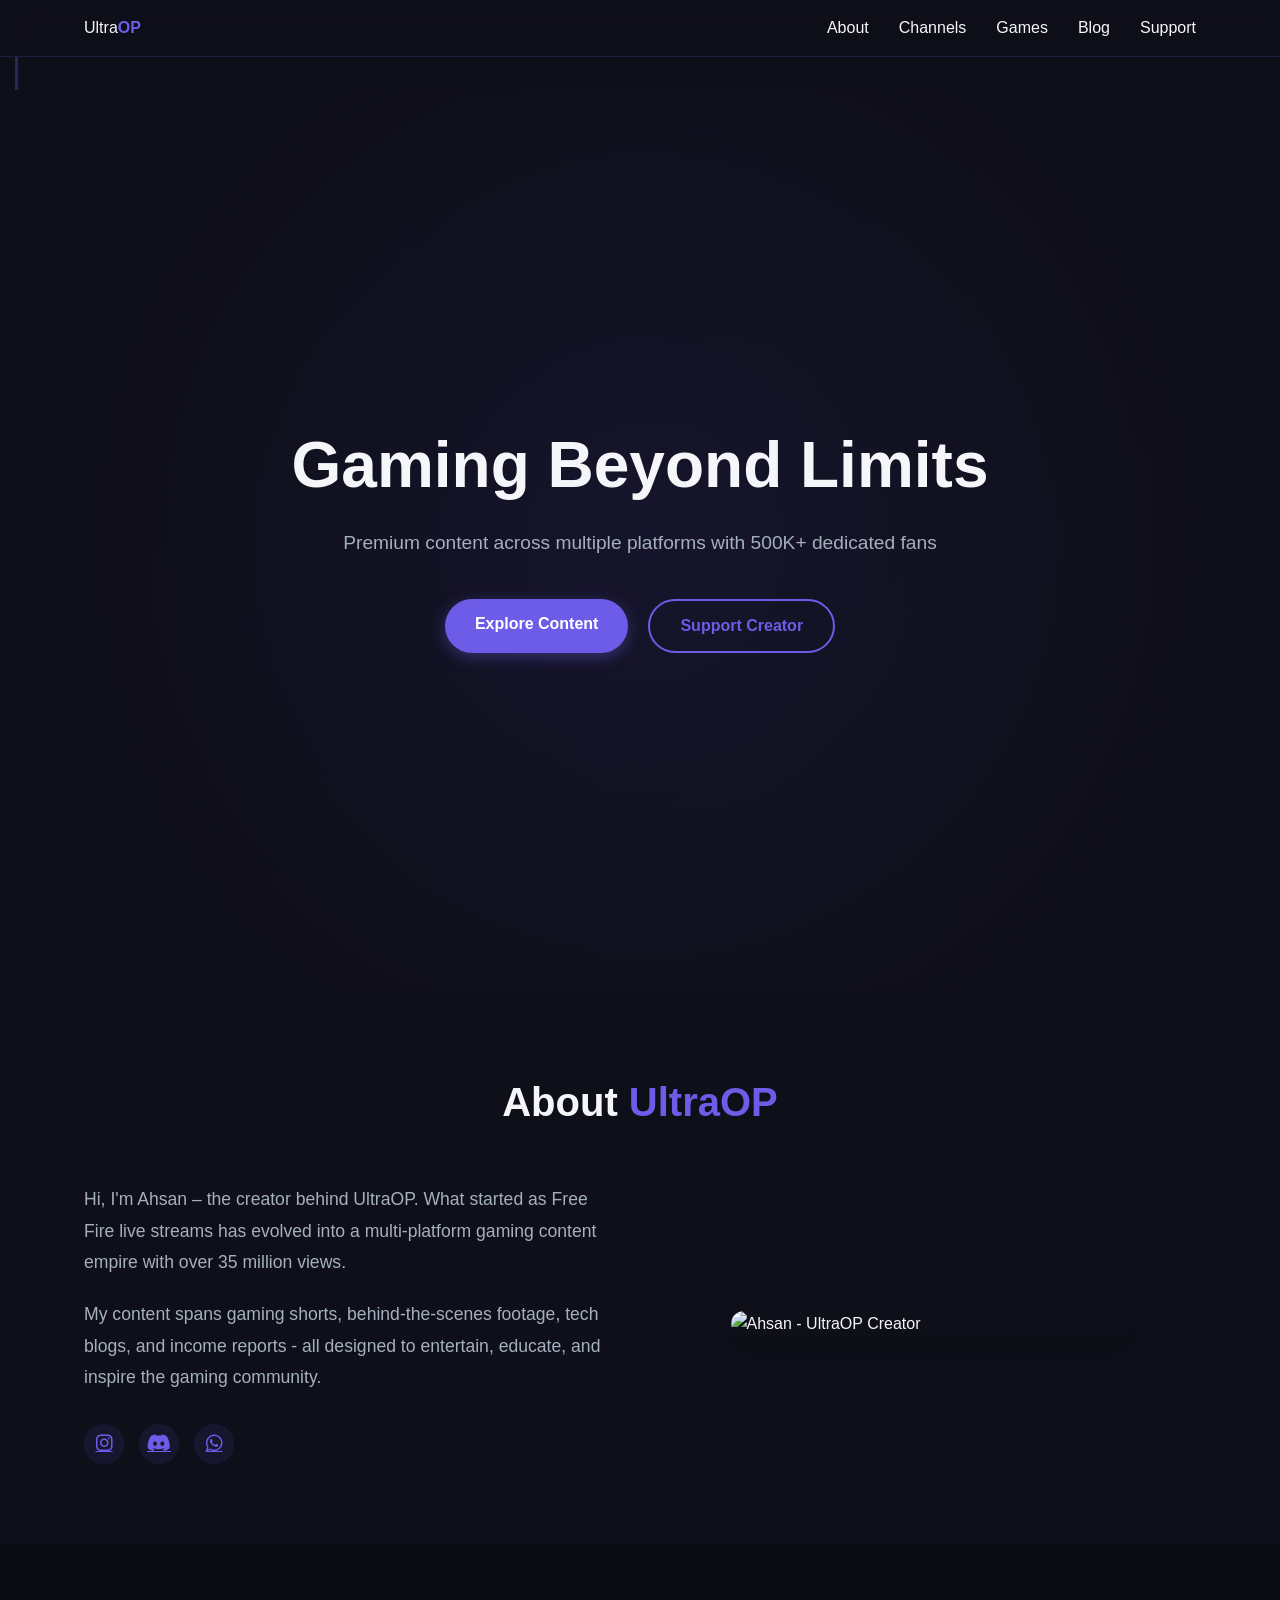
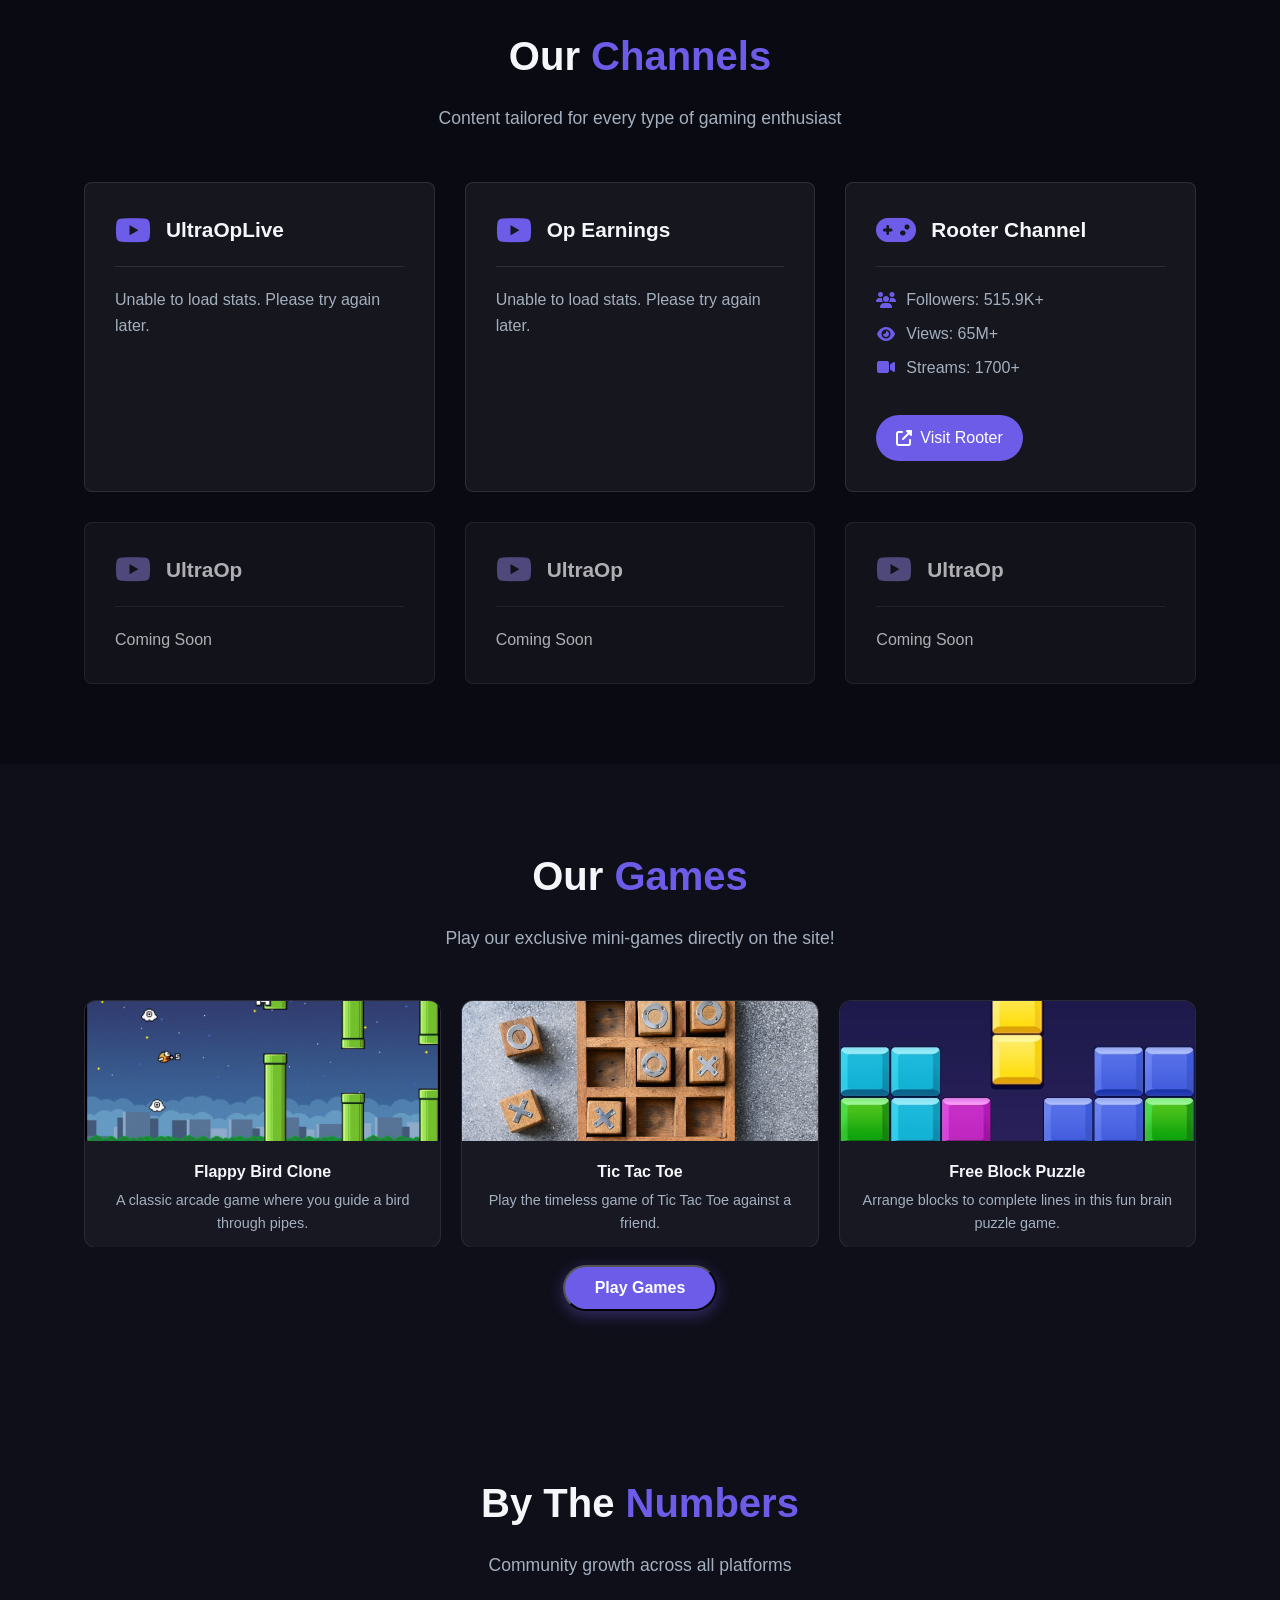
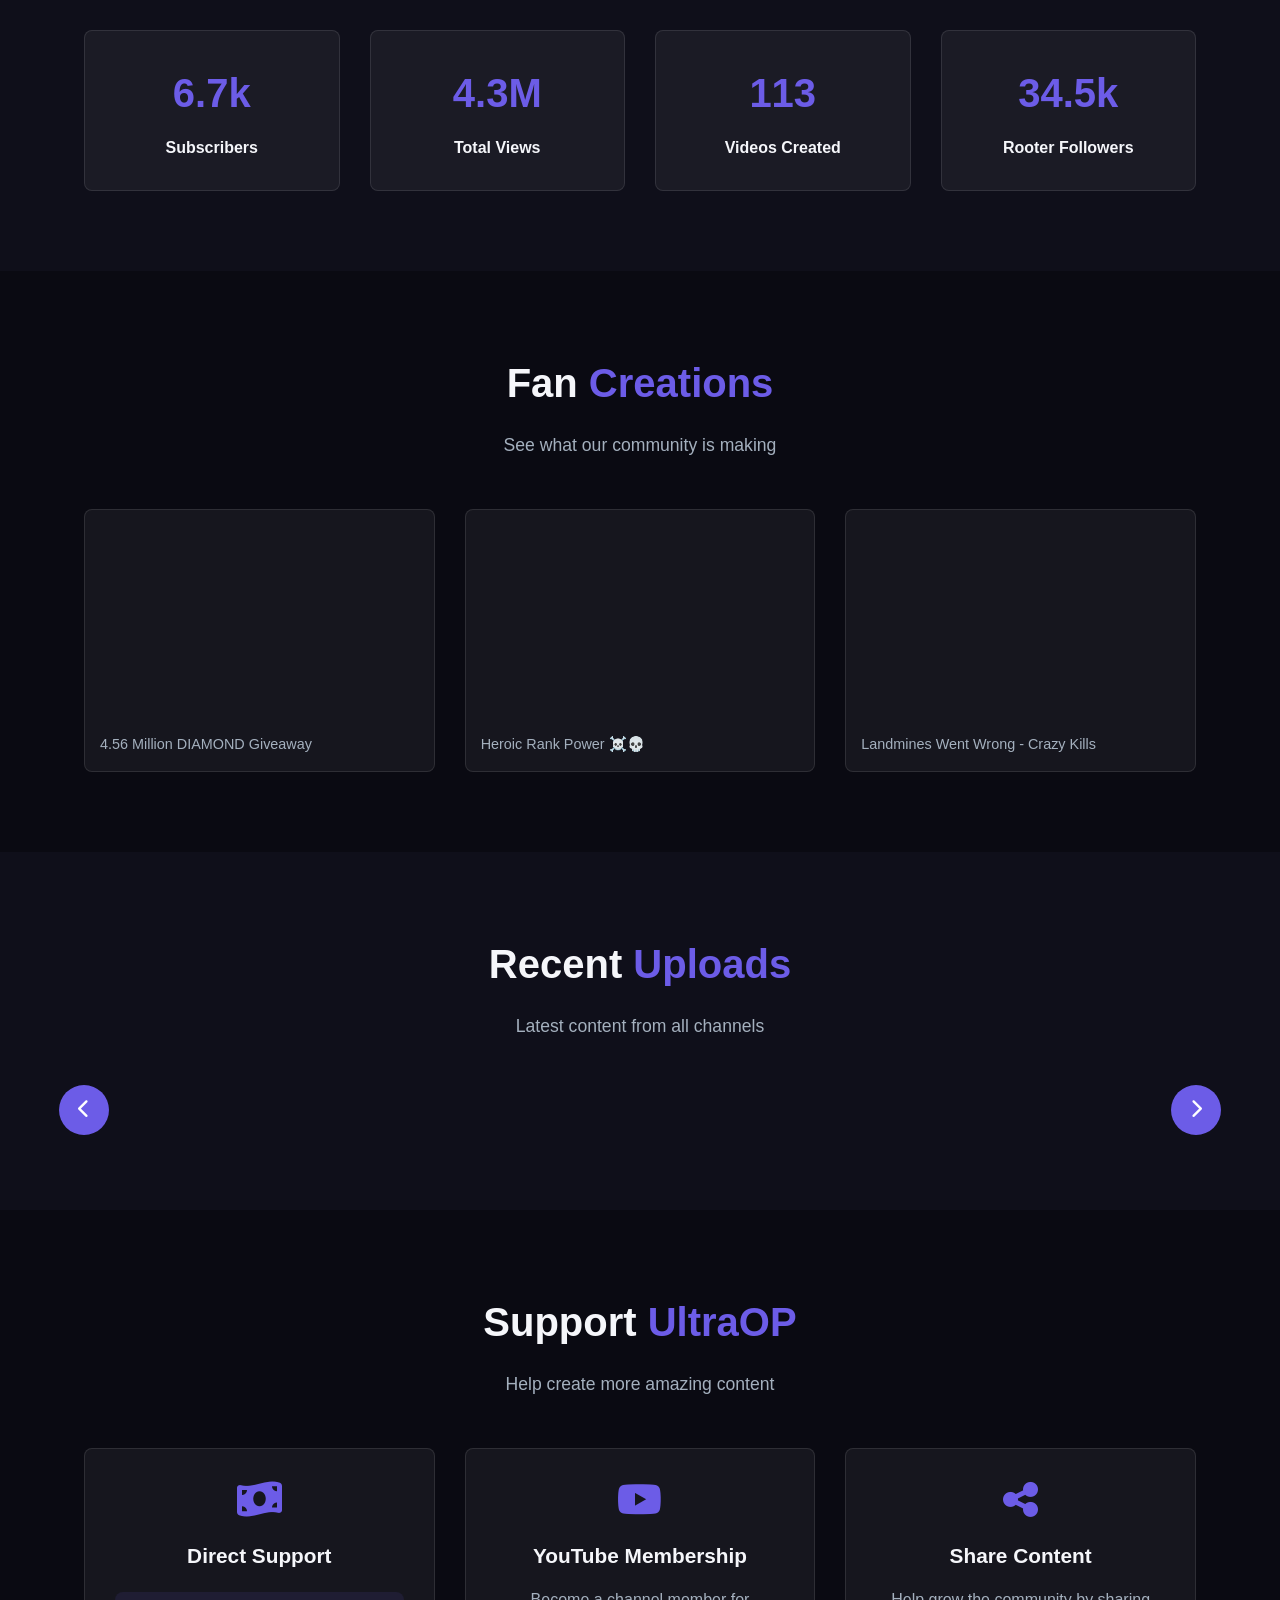
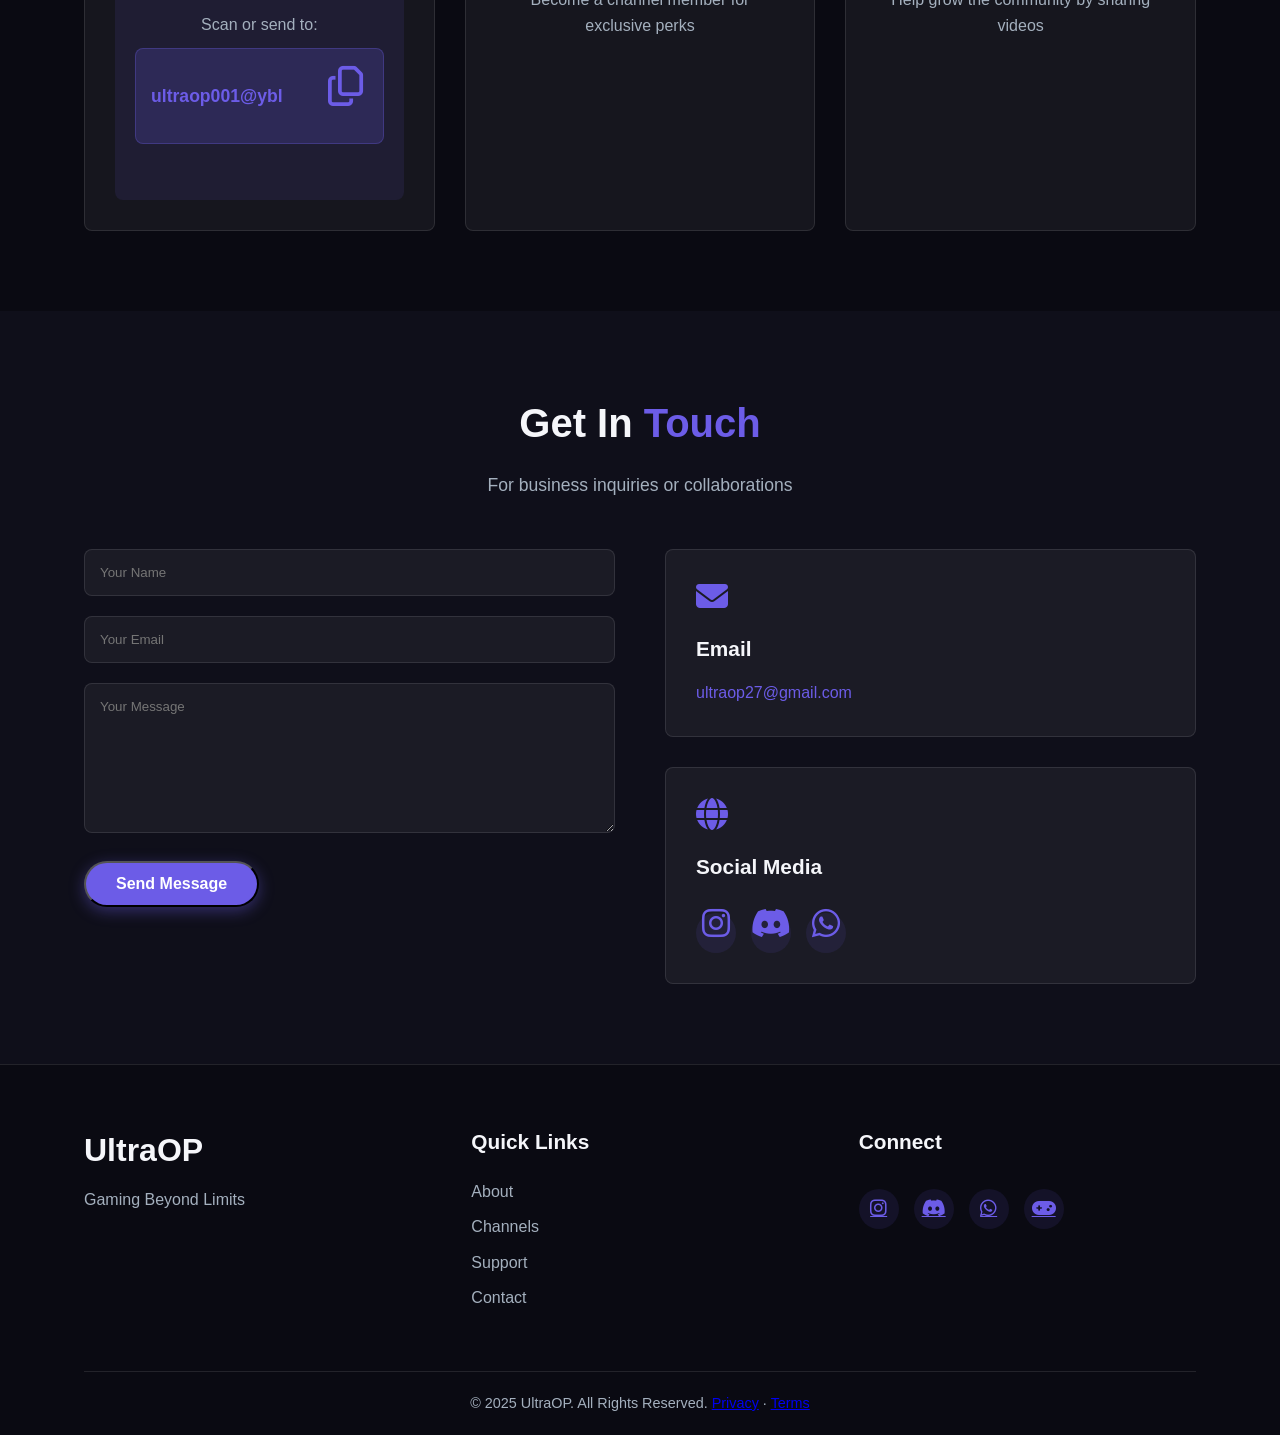
==== commit 003cf55e: "Update index.html" ====
--- a/index.html
+++ b/index.html
@@ -197,9 +197,9 @@
                         <h3>Rooter Channel</h3>
                     </div>
                     <div class="stats">
-                        <p><i class="fas fa-users"></i> Followers: 509.9K+</p>
-                        <p><i class="fas fa-eye"></i> Views: 35M+</p>
-                        <p><i class="fas fa-video"></i> Streams: 700+</p>
+                        <p><i class="fas fa-users"></i> Followers: 515.9K+</p>
+                        <p><i class="fas fa-eye"></i> Views: 65M+</p>
+                        <p><i class="fas fa-video"></i> Streams: 1700+</p>
                     </div>
                     <a href="https://www.rooter.gg/profile/142404154" target="_blank" class="subscribe-btn">
                         <i class="fas fa-external-link-alt"></i> Visit Rooter
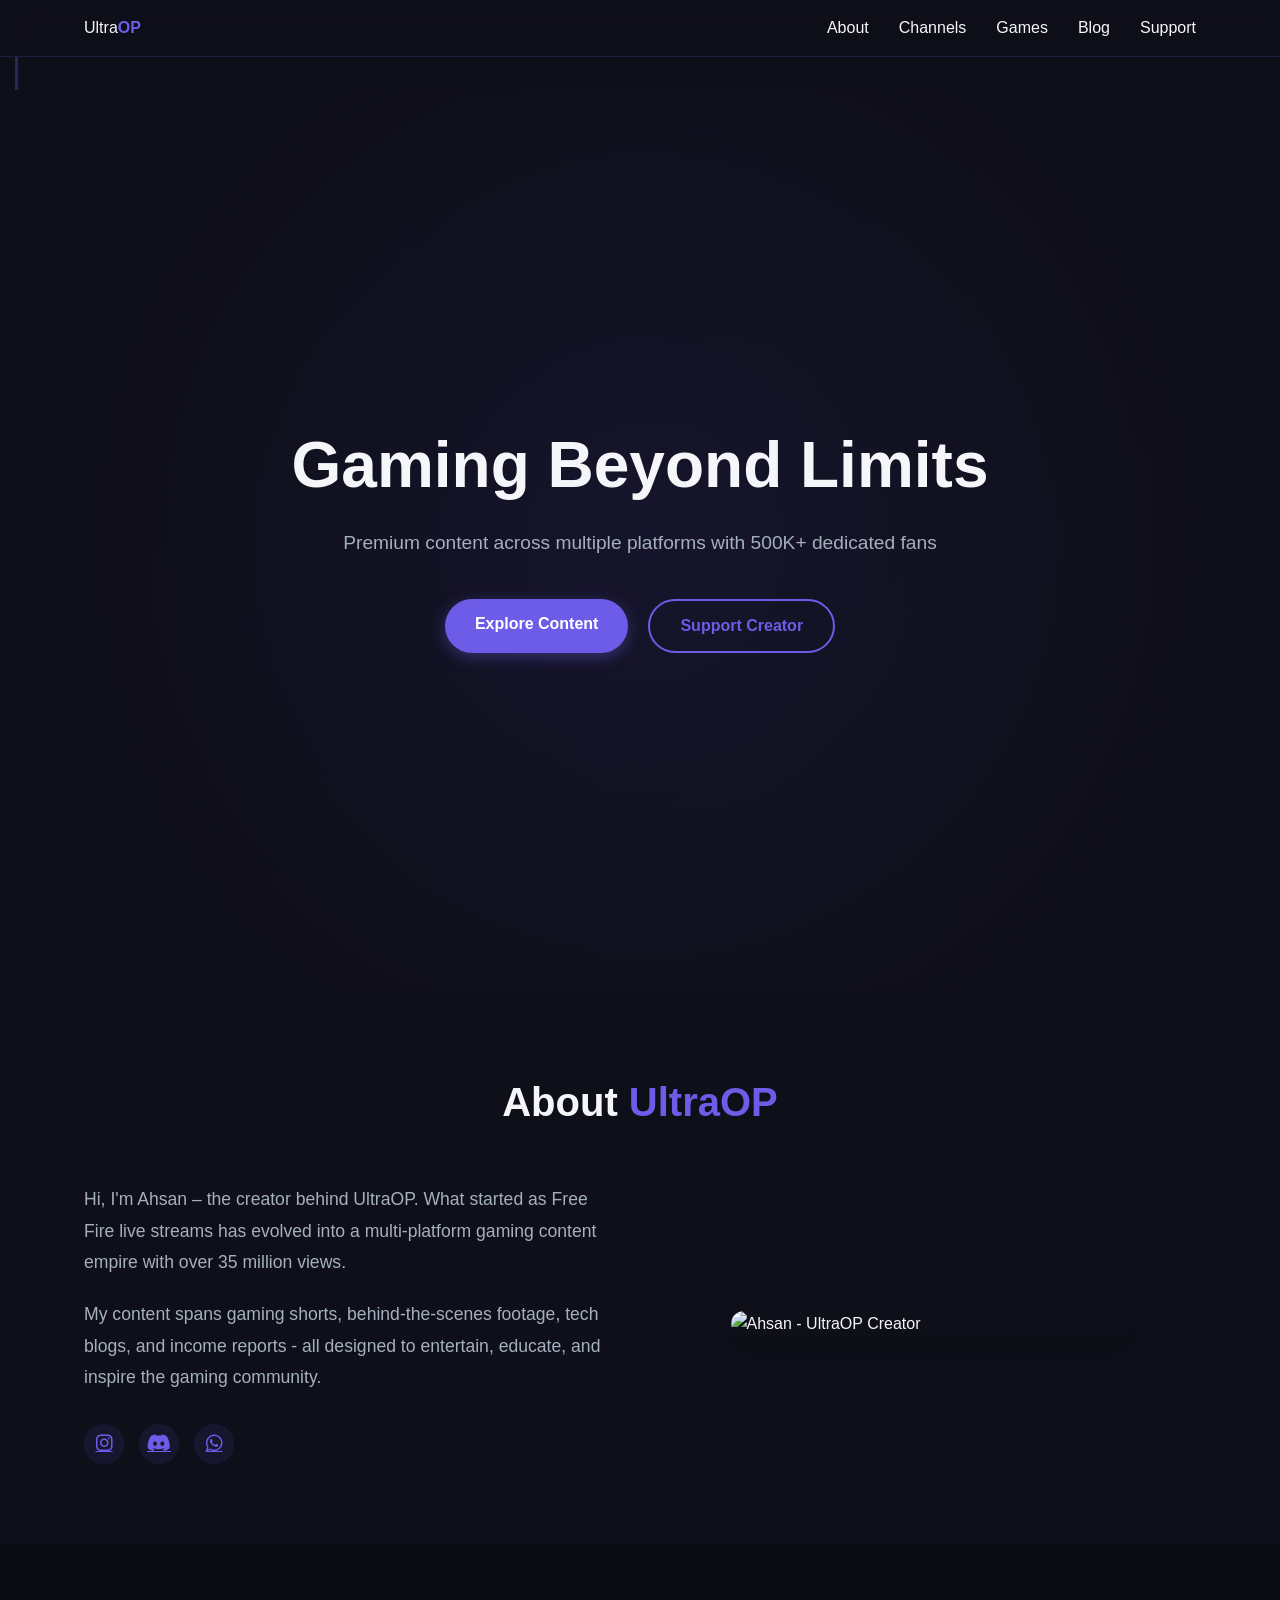
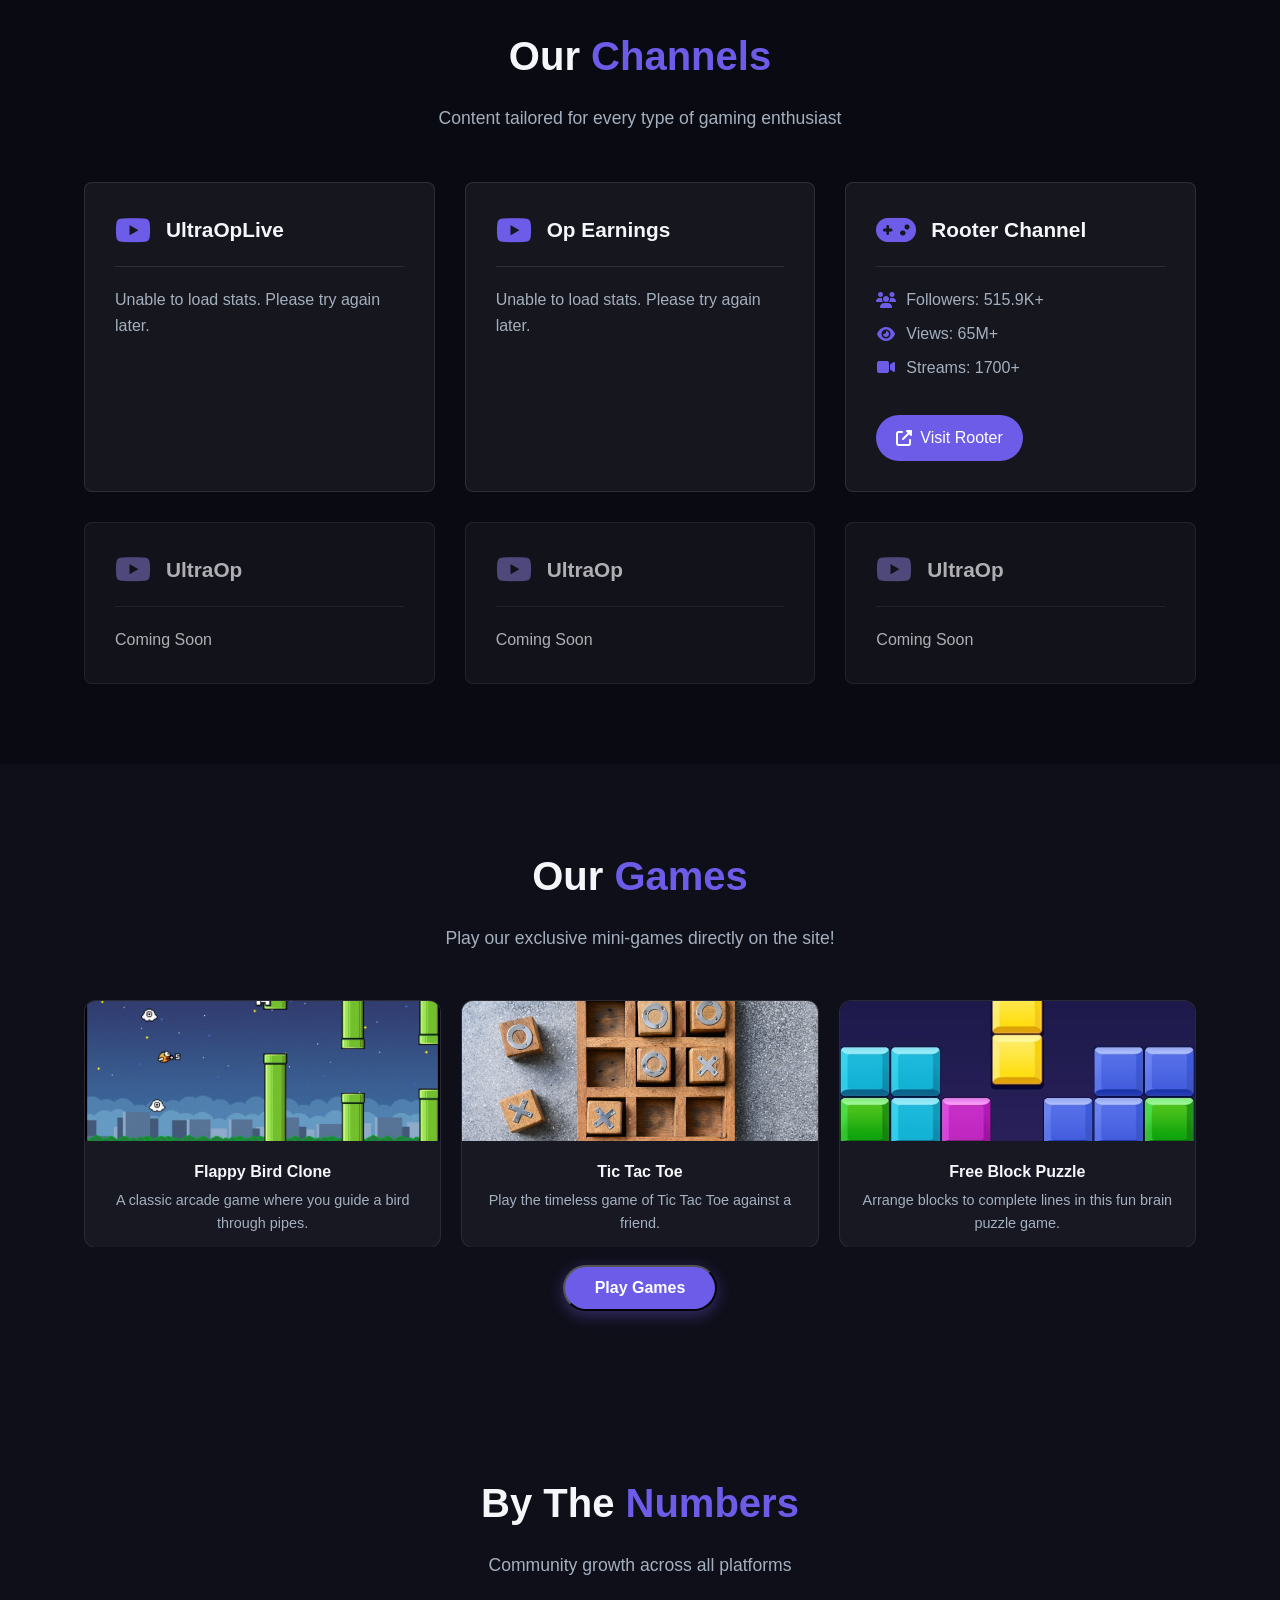
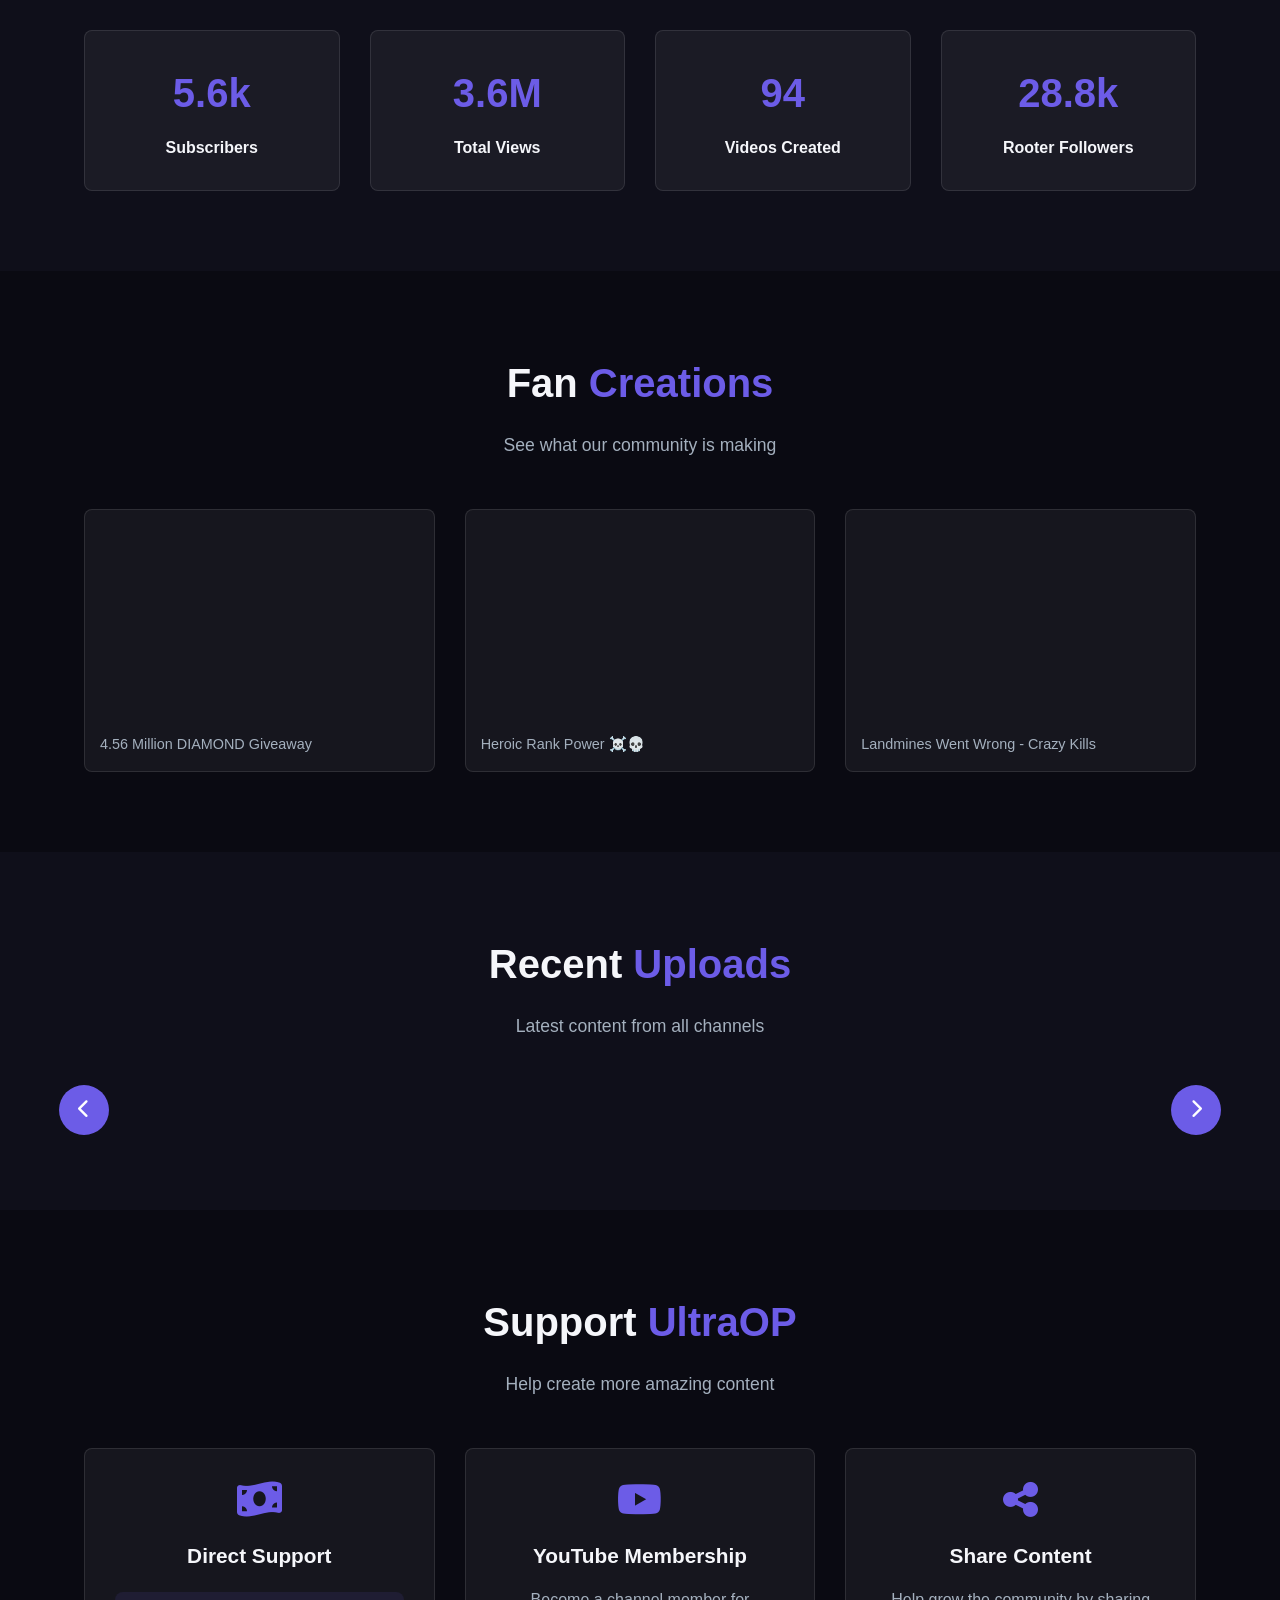
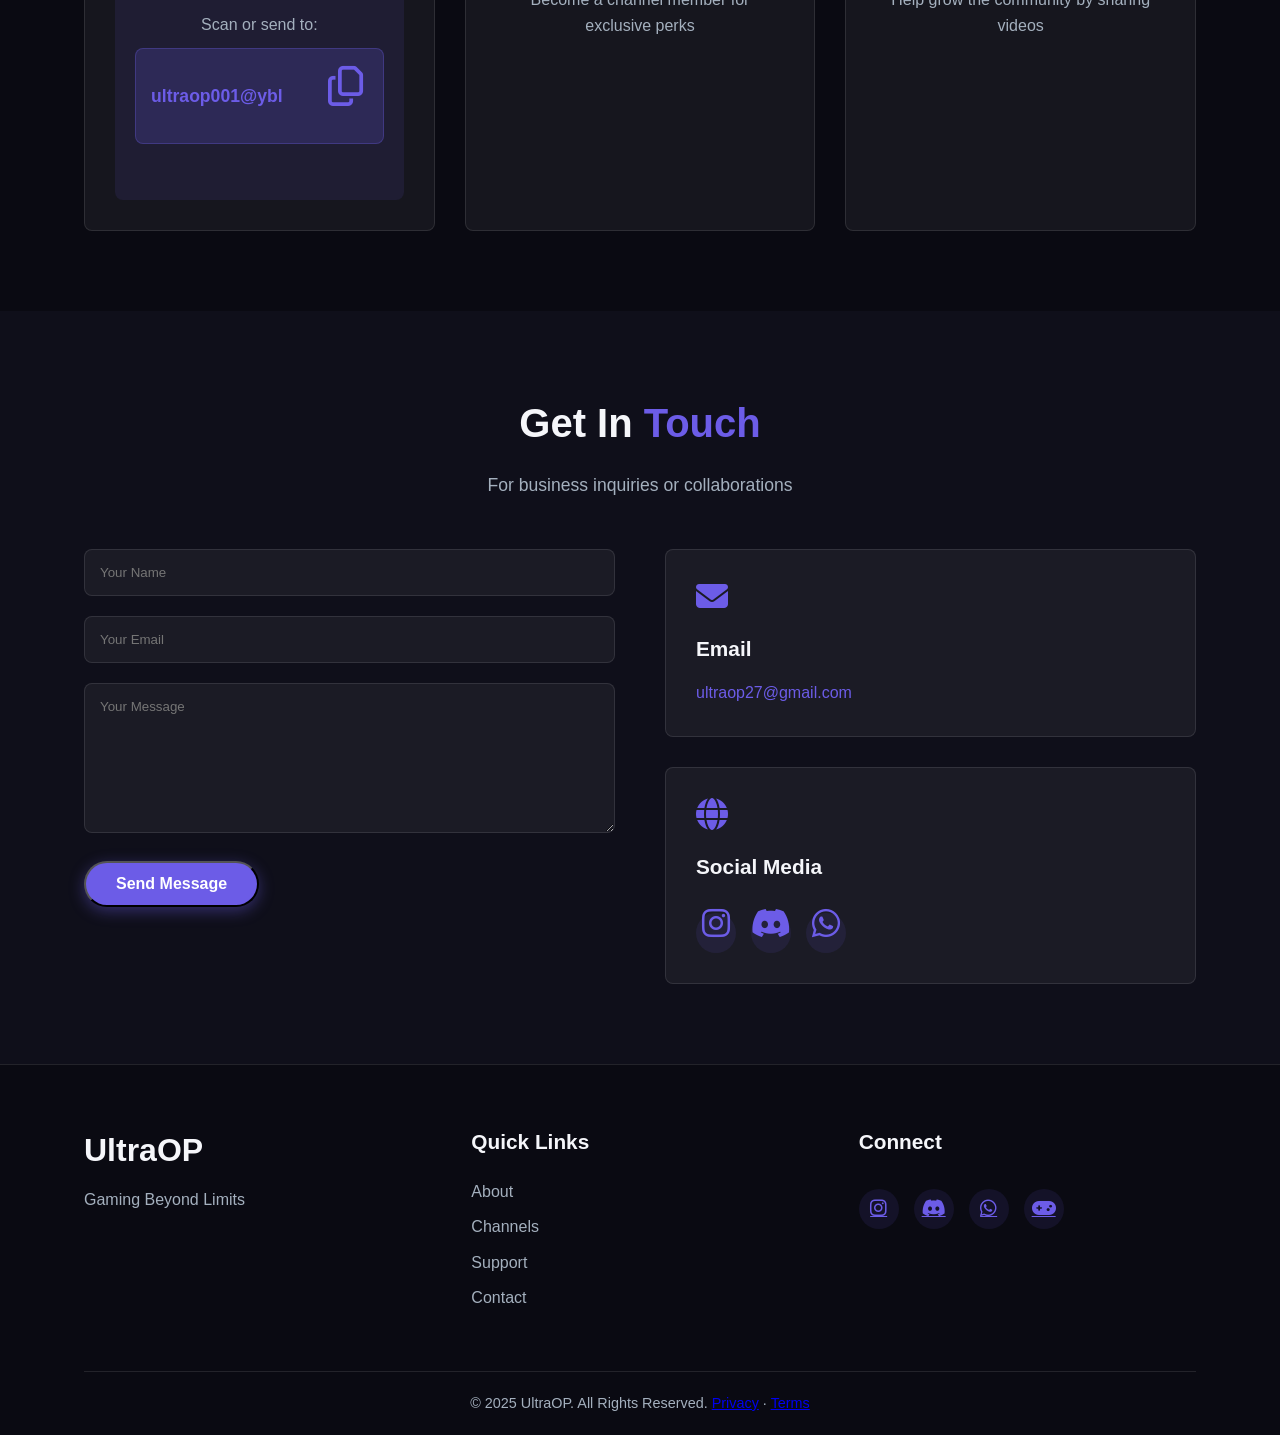
==== commit e972d0f0: "Update index.html" ====
--- a/index.html
+++ b/index.html
@@ -11,7 +11,7 @@
 <meta property="og:url" content="https://ultraop.in">
 <meta name="twitter:card" content="summary_large_image">
   <title>UltraOP - Free Online Games, Gaming Blogs & 500K+ Gaming Community</title>
-<meta name="description" content="UltraOP is India’s fastest growing gaming community with 600K+ followers. Play free online games, explore gaming blogs, and get YouTube growth tips. Gaming beyond limits!">
+<meta name="description" content="UltraOP is whose real name is Sk Ahsan Ahmad, is a prominent Indian gamer, YouTuber, and online streamer known for his expertise in Gaming and esports.">
 <link rel="canonical" href="https://ultraop.in/">
 
 <meta name="theme-color" content="#6c5ce7">
